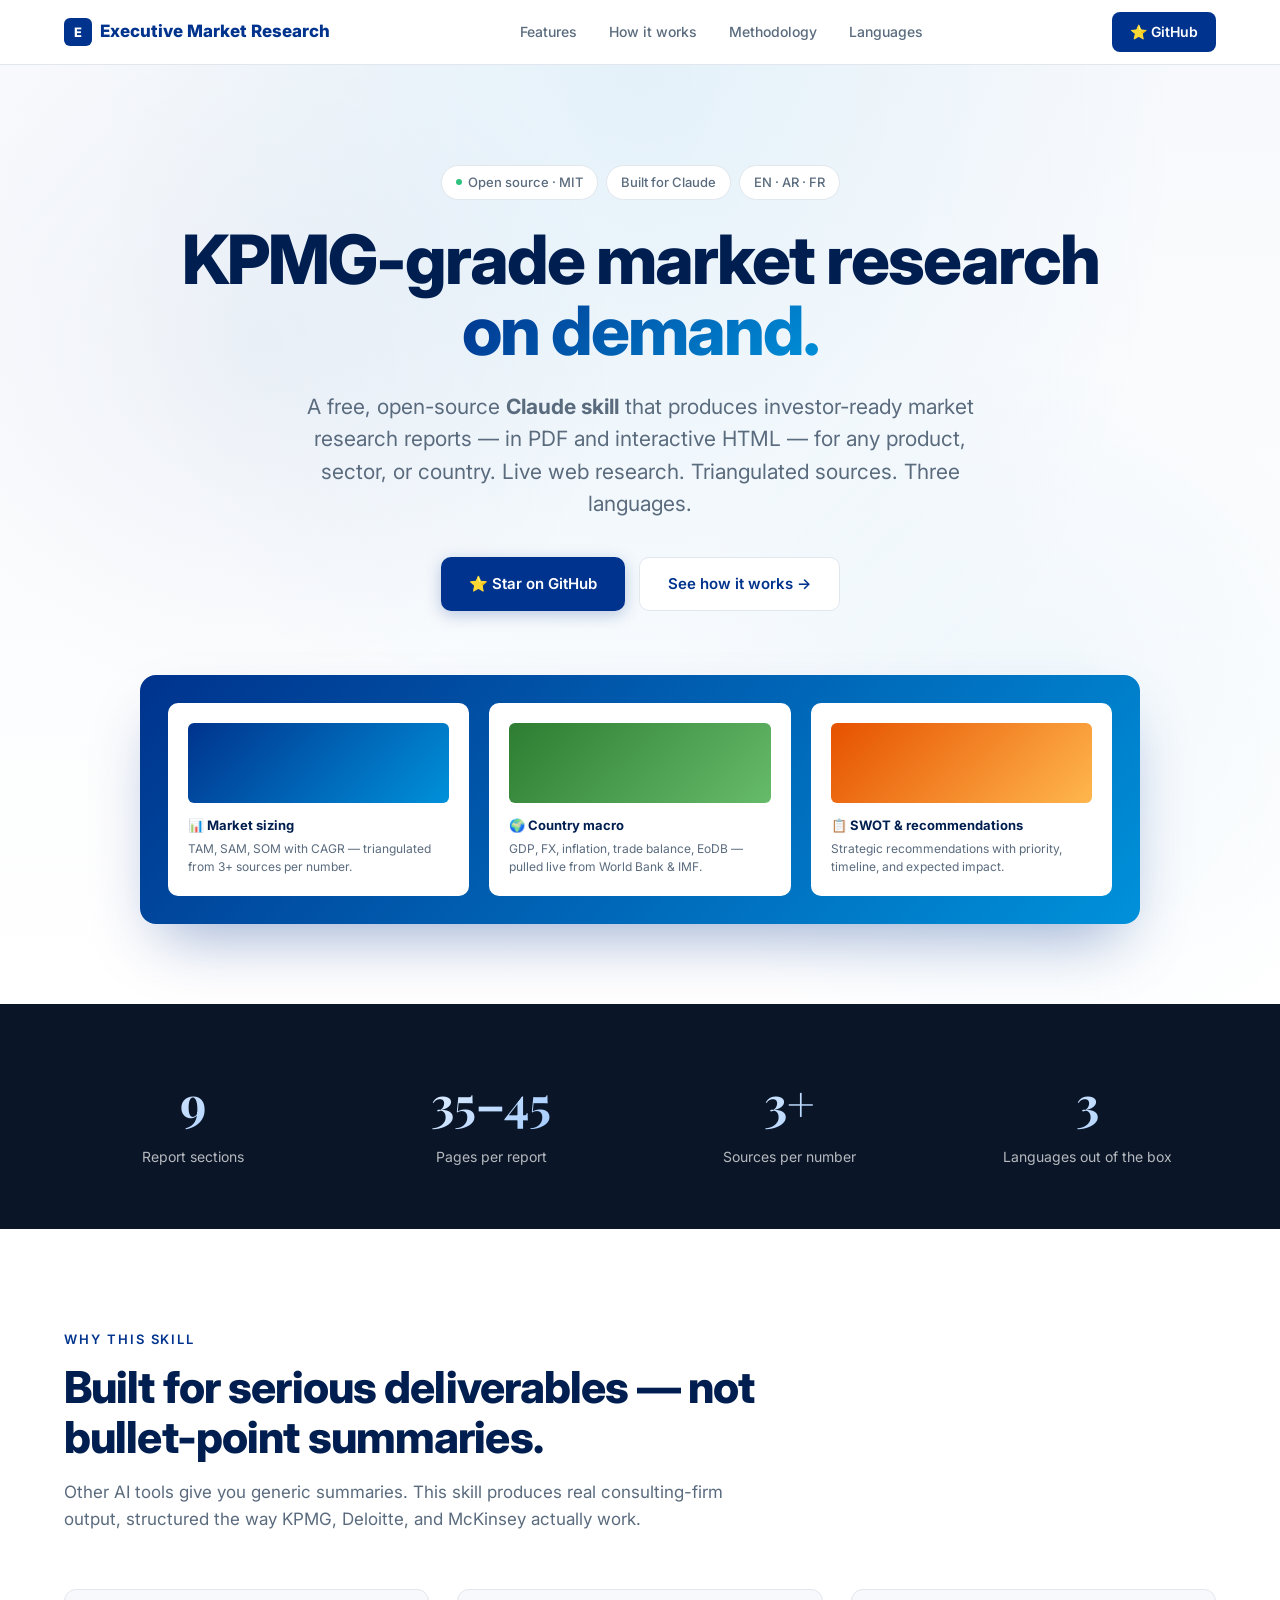
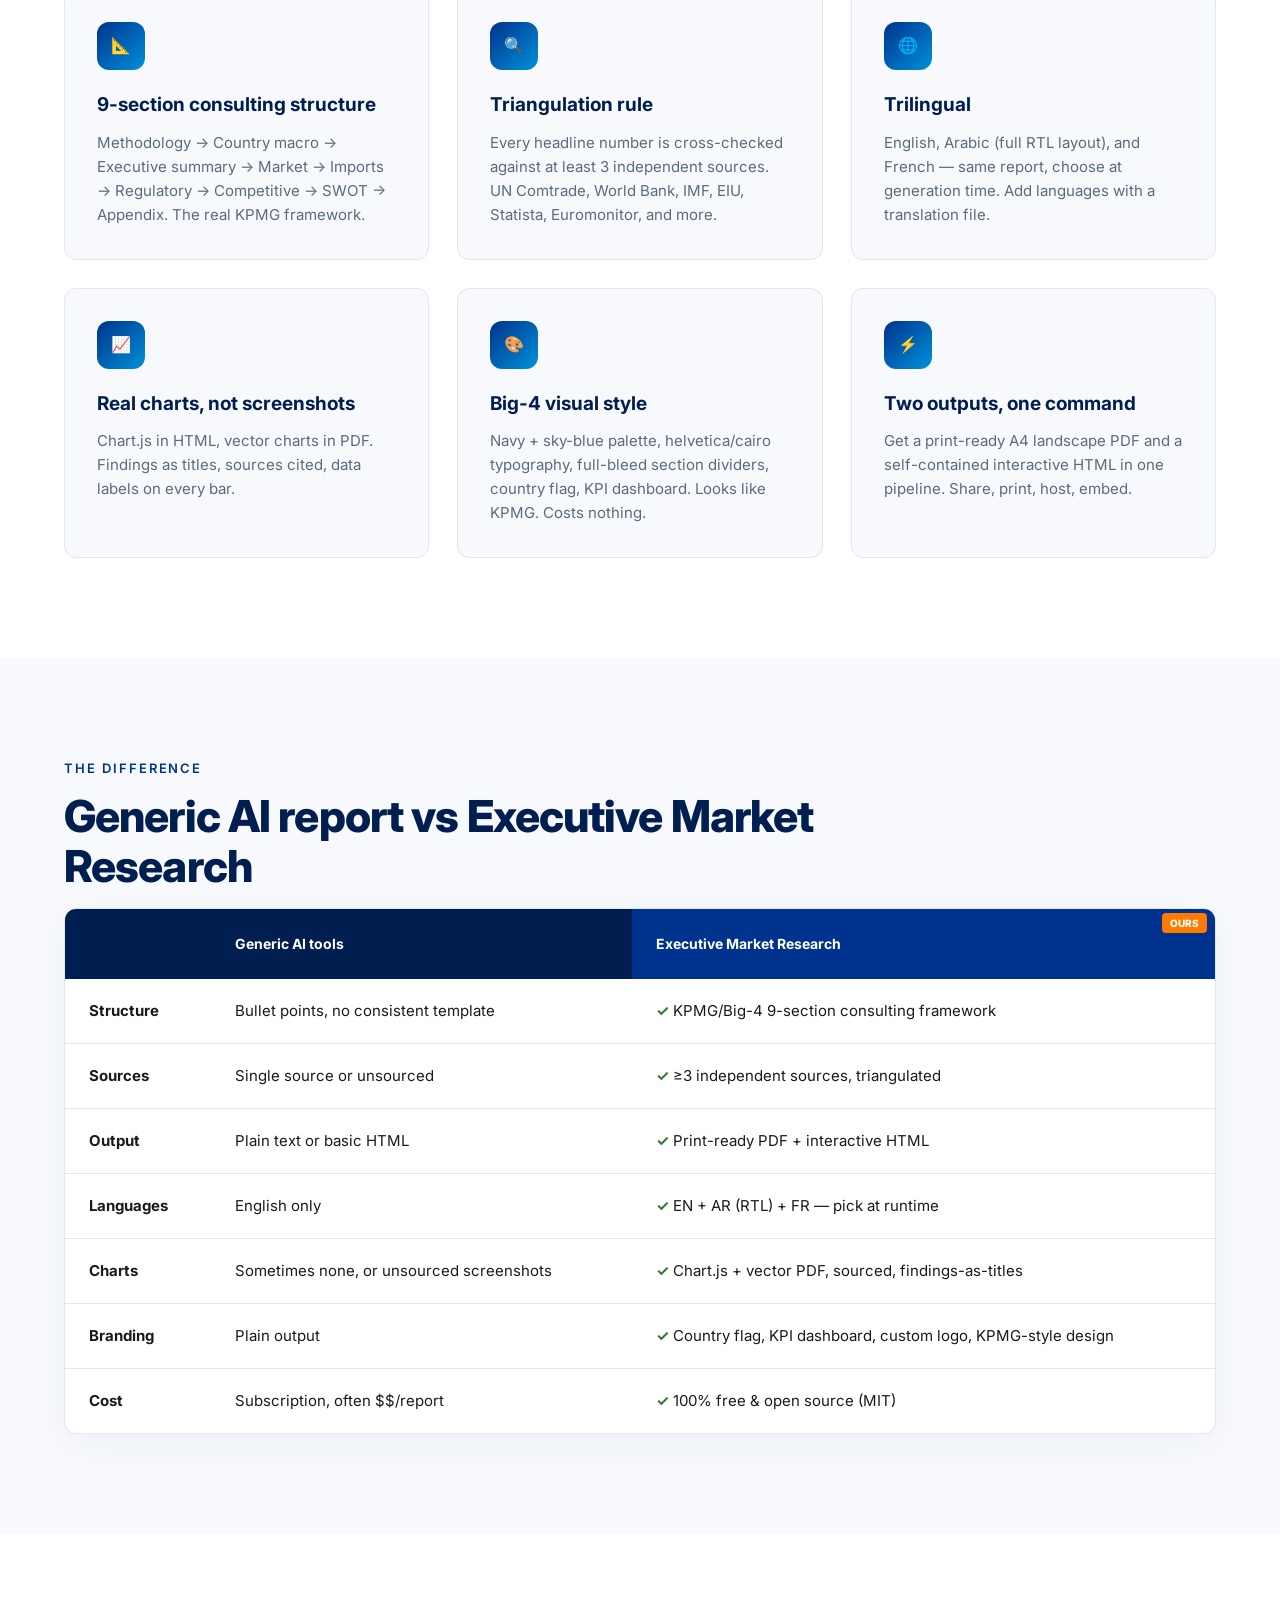
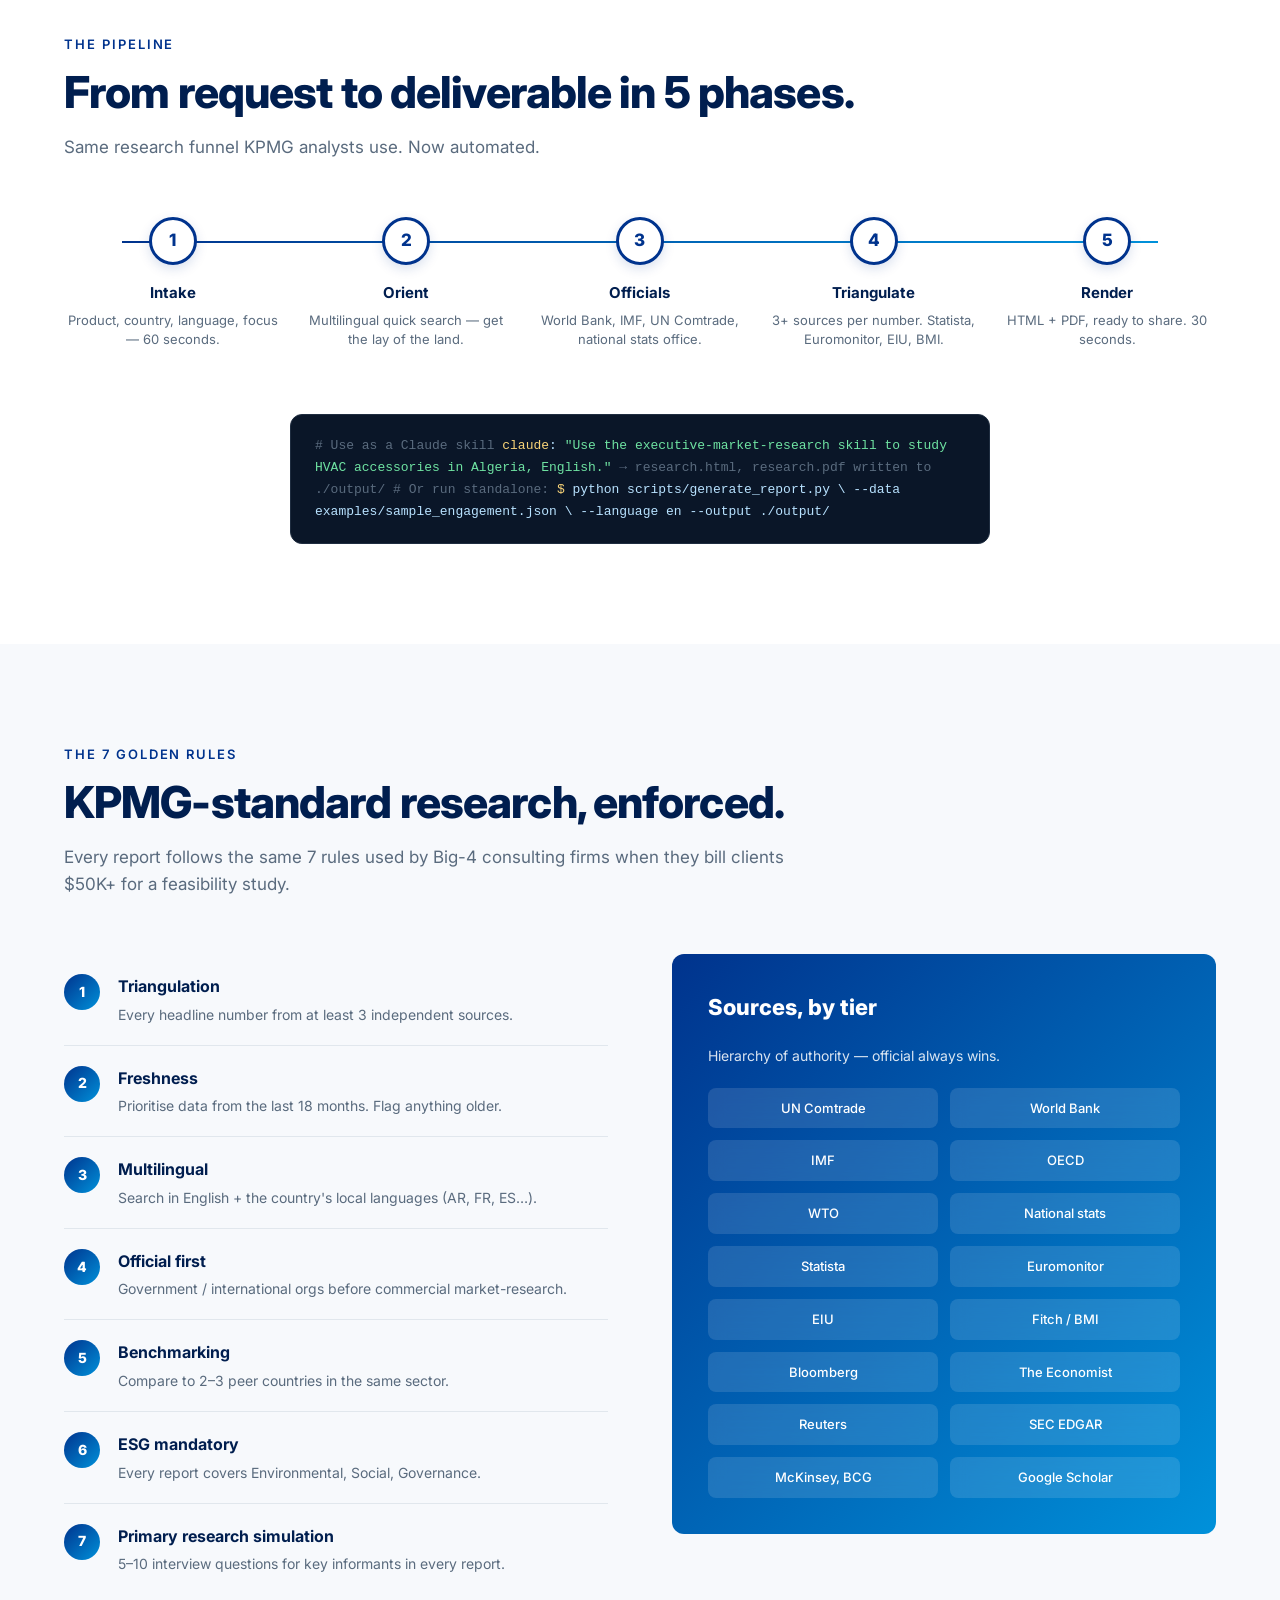
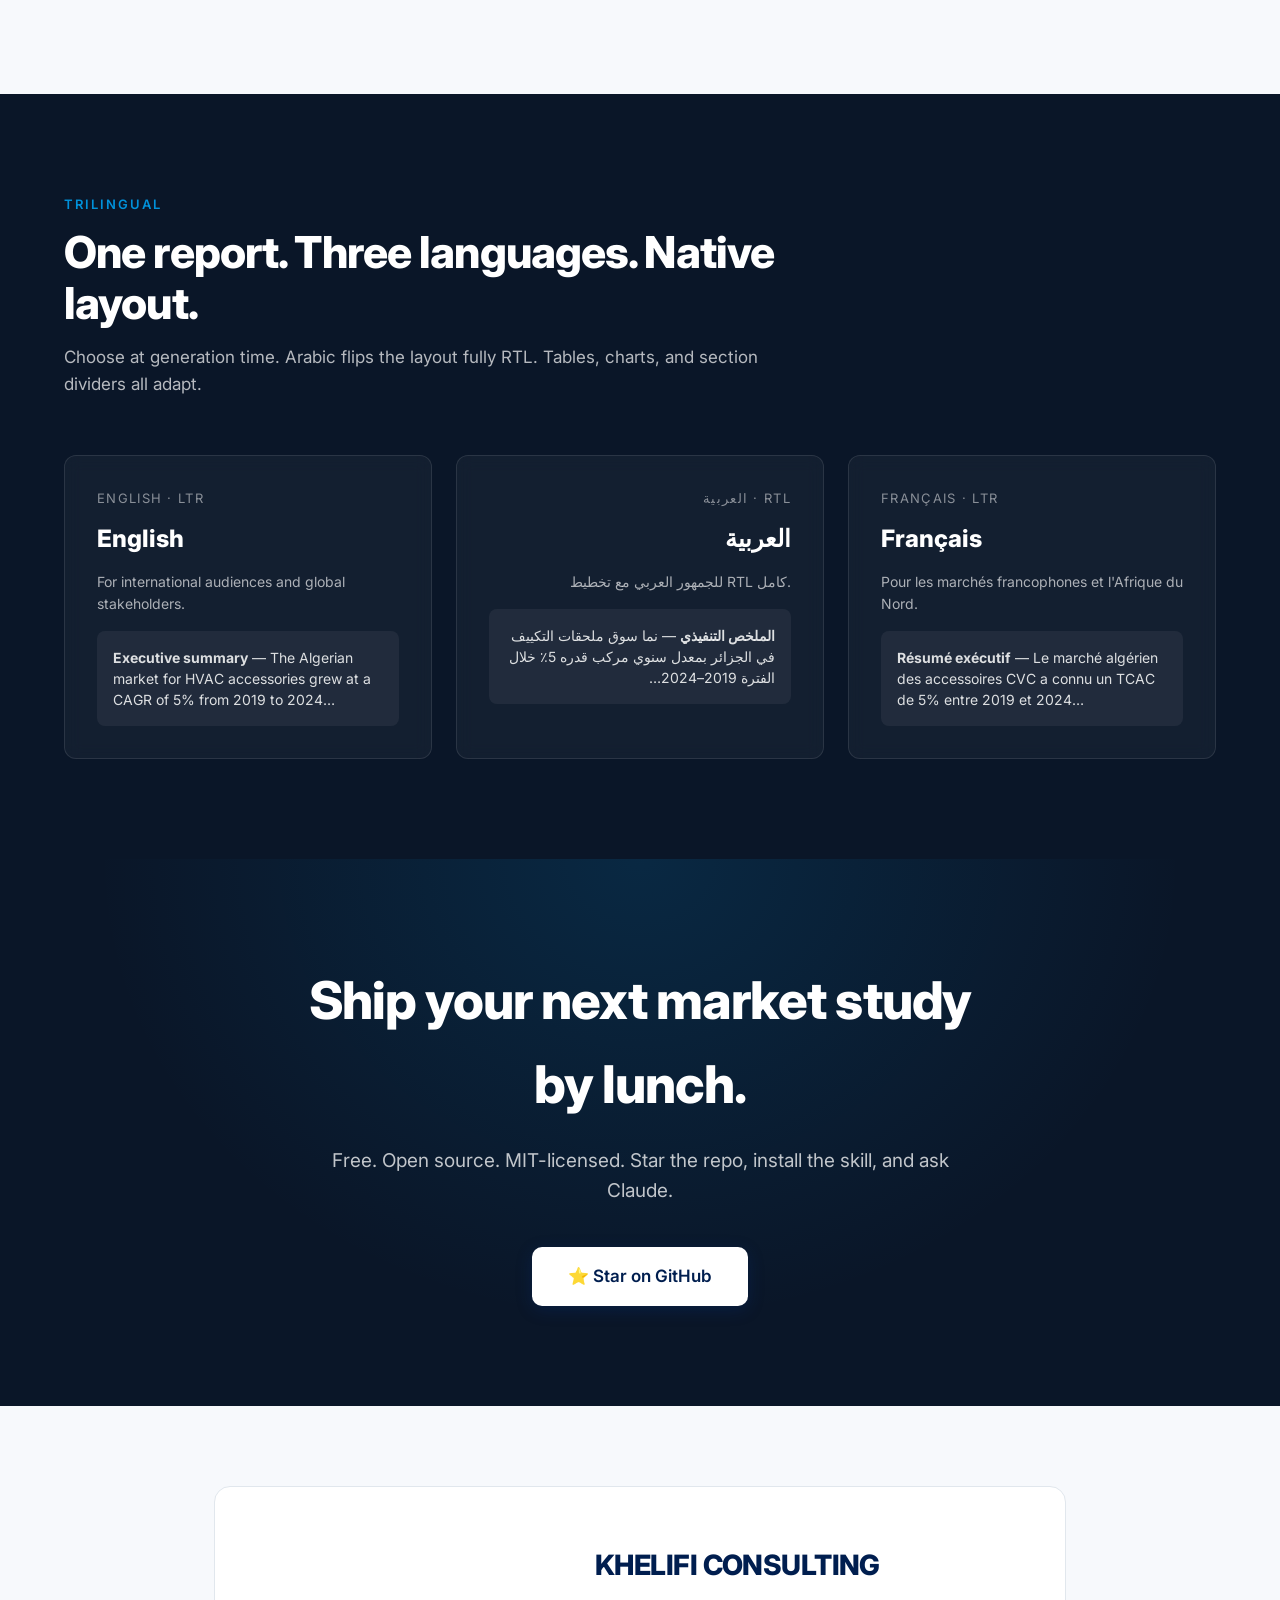
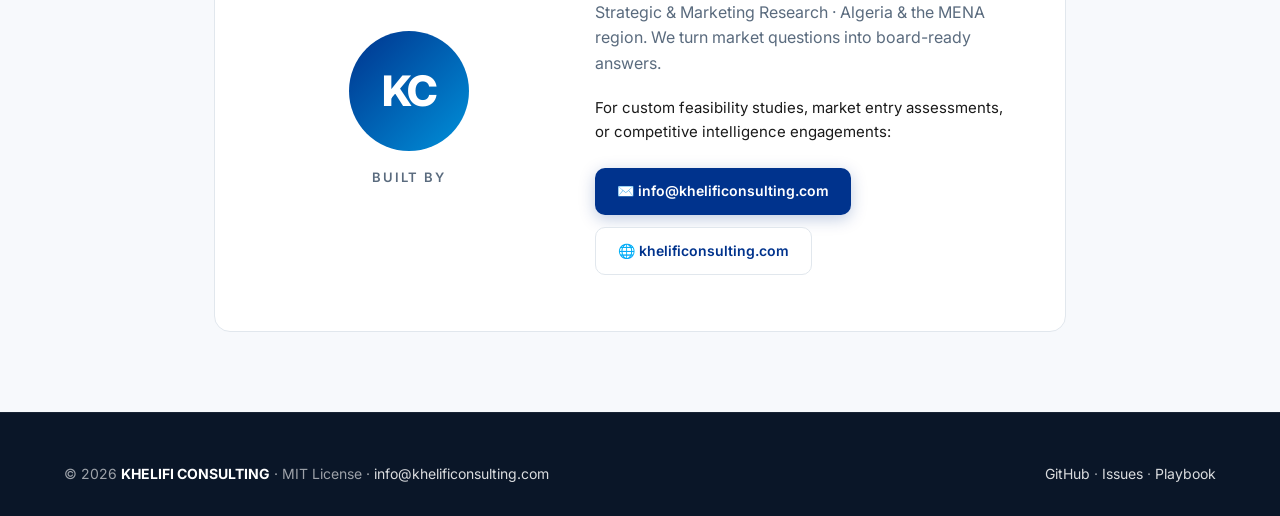
==== landing-page/index.html @ 97db3668 "feat: initial release v1.0.0 KPMG-grade market research skill for Claude.  Features: - 9-section rep" ====
<!DOCTYPE html>
<html lang="en">
<head>
<meta charset="UTF-8">
<meta name="viewport" content="width=device-width, initial-scale=1.0">
<title>Executive Market Research — KPMG-grade reports for Claude</title>
<meta name="description" content="A free, open-source Claude skill that produces KPMG-grade market research reports in PDF and HTML — for any product, sector, or country, in English, Arabic, or French.">
<meta property="og:title" content="Executive Market Research">
<meta property="og:description" content="KPMG-grade market research reports — generated by Claude, free and open source.">
<meta property="og:type" content="website">
<link rel="preconnect" href="https://fonts.googleapis.com">
<link rel="preconnect" href="https://fonts.gstatic.com" crossorigin>
<link href="https://fonts.googleapis.com/css2?family=Inter:wght@400;500;600;700;800&family=Playfair+Display:wght@700&display=swap" rel="stylesheet">
<style>
:root {
  --primary: #00338D;
  --primary-dark: #001E4F;
  --primary-light: #0091DA;
  --accent: #FF7A00;
  --bg: #FFFFFF;
  --bg-soft: #F7F9FC;
  --bg-dark: #0A1628;
  --text: #1A1A1A;
  --text-muted: #5A6B7E;
  --border: #E1E7ED;
  --radius: 12px;
}

* { box-sizing: border-box; margin: 0; padding: 0; }
html { scroll-behavior: smooth; }
body {
  font-family: 'Inter', -apple-system, BlinkMacSystemFont, sans-serif;
  font-size: 16px;
  line-height: 1.6;
  color: var(--text);
  background: var(--bg);
  -webkit-font-smoothing: antialiased;
}
a { color: var(--primary); text-decoration: none; }
a:hover { text-decoration: underline; }
img, svg { max-width: 100%; display: block; }
.container { max-width: 1200px; margin: 0 auto; padding: 0 24px; }

/* ========== Nav ========== */
nav {
  position: sticky; top: 0; z-index: 100;
  background: rgba(255, 255, 255, 0.92);
  backdrop-filter: blur(12px);
  -webkit-backdrop-filter: blur(12px);
  border-bottom: 1px solid var(--border);
}
nav .container {
  display: flex; justify-content: space-between; align-items: center;
  height: 64px;
}
.logo {
  font-weight: 800; font-size: 17px; color: var(--primary);
  display: flex; align-items: center; gap: 8px;
}
.logo-mark {
  width: 28px; height: 28px;
  background: var(--primary);
  border-radius: 6px;
  display: flex; align-items: center; justify-content: center;
  color: white; font-weight: 800; font-size: 13px;
}
nav ul { list-style: none; display: flex; gap: 32px; }
nav ul a { color: var(--text-muted); font-weight: 500; font-size: 14px; }
nav ul a:hover { color: var(--primary); text-decoration: none; }
.nav-cta {
  background: var(--primary); color: white !important;
  padding: 9px 18px; border-radius: 8px; font-weight: 600;
  font-size: 14px;
}
.nav-cta:hover { background: var(--primary-dark); text-decoration: none; }
@media (max-width: 768px) { nav ul { display: none; } }

/* ========== Hero ========== */
.hero {
  position: relative;
  padding: 100px 0 80px;
  background:
    radial-gradient(ellipse at top, rgba(0, 145, 218, 0.08), transparent 60%),
    linear-gradient(180deg, var(--bg-soft) 0%, var(--bg) 100%);
  overflow: hidden;
}
.hero::before {
  content: ''; position: absolute; inset: 0;
  background-image:
    radial-gradient(circle at 20% 30%, rgba(0, 51, 141, 0.05) 0%, transparent 30%),
    radial-gradient(circle at 80% 70%, rgba(0, 145, 218, 0.05) 0%, transparent 30%);
  pointer-events: none;
}
.hero .container { position: relative; text-align: center; }
.badge-row {
  display: flex; gap: 8px; justify-content: center;
  flex-wrap: wrap; margin-bottom: 24px;
}
.pill {
  display: inline-flex; align-items: center; gap: 6px;
  padding: 6px 14px; background: white;
  border: 1px solid var(--border); border-radius: 100px;
  font-size: 13px; font-weight: 500; color: var(--text-muted);
}
.pill-dot {
  width: 6px; height: 6px; border-radius: 50%;
  background: #2EC27E;
  animation: pulse 2s infinite;
}
@keyframes pulse { 50% { opacity: 0.5; } }
.hero h1 {
  font-size: clamp(36px, 6vw, 68px);
  font-weight: 800;
  line-height: 1.05;
  letter-spacing: -0.03em;
  color: var(--primary-dark);
  margin-bottom: 24px;
}
.hero h1 .accent {
  background: linear-gradient(135deg, var(--primary) 0%, var(--primary-light) 100%);
  -webkit-background-clip: text;
  -webkit-text-fill-color: transparent;
  background-clip: text;
}
.hero p.lede {
  font-size: clamp(17px, 2vw, 21px);
  color: var(--text-muted);
  max-width: 720px;
  margin: 0 auto 36px;
  line-height: 1.55;
}
.cta-row { display: flex; gap: 14px; justify-content: center; flex-wrap: wrap; }
.btn {
  display: inline-flex; align-items: center; gap: 8px;
  padding: 14px 28px; border-radius: 10px;
  font-weight: 600; font-size: 15px;
  transition: transform 0.15s, box-shadow 0.15s;
}
.btn:hover { transform: translateY(-1px); text-decoration: none; }
.btn-primary {
  background: var(--primary); color: white;
  box-shadow: 0 4px 16px rgba(0, 51, 141, 0.25);
}
.btn-primary:hover { box-shadow: 0 8px 24px rgba(0, 51, 141, 0.35); }
.btn-secondary {
  background: white; color: var(--primary);
  border: 1.5px solid var(--border);
}
.btn-secondary:hover { border-color: var(--primary); }

/* Hero showcase image */
.hero-showcase {
  margin-top: 64px;
  position: relative;
  border-radius: 16px;
  background: linear-gradient(135deg, #00338D, #0091DA);
  padding: 28px;
  box-shadow: 0 30px 60px -20px rgba(0, 51, 141, 0.4);
  max-width: 1000px;
  margin-left: auto; margin-right: auto;
}
.hero-showcase-grid {
  display: grid;
  grid-template-columns: repeat(3, 1fr);
  gap: 20px;
}
.showcase-card {
  background: white;
  border-radius: 10px;
  padding: 20px;
  text-align: left;
  font-size: 13px;
}
.showcase-card .swatch {
  height: 80px; border-radius: 6px; margin-bottom: 12px;
  background: linear-gradient(135deg, #00338D, #0091DA);
}
.showcase-card .swatch.green { background: linear-gradient(135deg, #2E7D32, #66BB6A); }
.showcase-card .swatch.orange { background: linear-gradient(135deg, #E65100, #FFB74D); }
.showcase-card h4 { font-weight: 700; color: var(--primary-dark); margin-bottom: 4px; }
.showcase-card p { color: var(--text-muted); font-size: 12px; line-height: 1.5; }
@media (max-width: 768px) { .hero-showcase-grid { grid-template-columns: 1fr; } }

/* ========== Stats strip ========== */
.stats {
  background: var(--bg-dark); color: white;
  padding: 60px 0;
}
.stats-grid {
  display: grid;
  grid-template-columns: repeat(4, 1fr);
  gap: 40px;
  text-align: center;
}
.stat-num {
  font-family: 'Playfair Display', serif;
  font-size: 48px; font-weight: 700;
  background: linear-gradient(135deg, #FFFFFF 0%, #88BCFF 100%);
  -webkit-background-clip: text;
  -webkit-text-fill-color: transparent;
  margin-bottom: 6px;
}
.stat-label { font-size: 14px; color: rgba(255, 255, 255, 0.7); }
@media (max-width: 768px) {
  .stats-grid { grid-template-columns: repeat(2, 1fr); gap: 24px; }
  .stat-num { font-size: 36px; }
}

/* ========== Sections ========== */
section { padding: 100px 0; }
.section-eyebrow {
  text-transform: uppercase;
  letter-spacing: 0.15em;
  font-size: 13px;
  font-weight: 600;
  color: var(--primary);
  margin-bottom: 12px;
}
.section-title {
  font-size: clamp(28px, 4vw, 44px);
  font-weight: 800;
  line-height: 1.15;
  letter-spacing: -0.02em;
  color: var(--primary-dark);
  margin-bottom: 16px;
  max-width: 820px;
}
.section-lede {
  font-size: 17px;
  color: var(--text-muted);
  max-width: 720px;
  margin-bottom: 56px;
}

/* Features grid */
.features-grid {
  display: grid;
  grid-template-columns: repeat(3, 1fr);
  gap: 28px;
}
.feature {
  background: var(--bg-soft);
  border: 1px solid var(--border);
  border-radius: var(--radius);
  padding: 32px;
  transition: transform 0.2s, box-shadow 0.2s, border-color 0.2s;
}
.feature:hover {
  transform: translateY(-4px);
  box-shadow: 0 20px 40px -10px rgba(0, 51, 141, 0.1);
  border-color: var(--primary-light);
}
.feature-icon {
  width: 48px; height: 48px;
  background: linear-gradient(135deg, var(--primary) 0%, var(--primary-light) 100%);
  border-radius: 12px;
  display: flex; align-items: center; justify-content: center;
  color: white;
  margin-bottom: 20px;
}
.feature h3 {
  font-size: 19px; font-weight: 700;
  color: var(--primary-dark);
  margin-bottom: 10px;
}
.feature p { color: var(--text-muted); font-size: 15px; }
@media (max-width: 900px) { .features-grid { grid-template-columns: 1fr; } }

/* Comparison block */
.comparison-section { background: var(--bg-soft); }
.compare-table {
  background: white;
  border-radius: var(--radius);
  overflow: hidden;
  box-shadow: 0 10px 40px -10px rgba(0, 51, 141, 0.08);
  border: 1px solid var(--border);
}
.compare-table table { width: 100%; border-collapse: collapse; }
.compare-table thead th {
  padding: 24px;
  text-align: left;
  font-size: 14px;
  font-weight: 700;
  background: var(--primary-dark);
  color: white;
}
.compare-table thead th:nth-child(3) {
  background: var(--primary);
  position: relative;
}
.compare-table thead th:nth-child(3)::after {
  content: 'OURS';
  position: absolute; top: 4px; right: 8px;
  background: var(--accent); color: white;
  padding: 2px 8px; border-radius: 4px;
  font-size: 10px; font-weight: 800;
}
.compare-table tbody td {
  padding: 20px 24px;
  border-bottom: 1px solid var(--border);
  font-size: 15px;
  vertical-align: top;
}
.compare-table tbody tr:last-child td { border-bottom: none; }
.compare-table .check { color: #2E7D32; font-weight: 700; }
.compare-table .x { color: #C62828; font-weight: 700; }

/* How it works */
.steps {
  display: grid;
  grid-template-columns: repeat(5, 1fr);
  gap: 16px;
  position: relative;
}
.steps::before {
  content: ''; position: absolute;
  top: 24px; left: 5%; right: 5%; height: 2px;
  background: linear-gradient(90deg, var(--primary) 0%, var(--primary-light) 100%);
  z-index: 0;
}
.step { position: relative; z-index: 1; text-align: center; }
.step-num {
  width: 48px; height: 48px;
  background: white;
  border: 3px solid var(--primary);
  border-radius: 50%;
  display: flex; align-items: center; justify-content: center;
  font-weight: 800; font-size: 17px; color: var(--primary);
  margin: 0 auto 16px;
  box-shadow: 0 4px 12px rgba(0, 51, 141, 0.15);
}
.step h4 { font-size: 15px; font-weight: 700; color: var(--primary-dark); margin-bottom: 6px; }
.step p { font-size: 13px; color: var(--text-muted); line-height: 1.5; }
@media (max-width: 900px) {
  .steps { grid-template-columns: 1fr; }
  .steps::before { display: none; }
  .step { text-align: left; padding-left: 70px; position: relative; }
  .step-num { position: absolute; left: 0; top: 0; margin: 0; }
}

/* Languages */
.languages-section { background: var(--bg-dark); color: white; }
.languages-section .section-title { color: white; }
.languages-section .section-lede { color: rgba(255, 255, 255, 0.7); }
.lang-grid {
  display: grid;
  grid-template-columns: repeat(3, 1fr);
  gap: 24px;
}
.lang-card {
  background: rgba(255, 255, 255, 0.04);
  border: 1px solid rgba(255, 255, 255, 0.1);
  border-radius: var(--radius);
  padding: 32px;
  backdrop-filter: blur(8px);
}
.lang-card h3 {
  font-size: 24px; font-weight: 800;
  margin-bottom: 12px;
}
.lang-card .meta {
  font-size: 13px;
  color: rgba(255, 255, 255, 0.5);
  text-transform: uppercase;
  letter-spacing: 0.1em;
  margin-bottom: 12px;
}
.lang-card .preview {
  margin-top: 16px; padding: 16px;
  background: rgba(255, 255, 255, 0.06);
  border-radius: 8px;
  font-size: 14px;
  color: rgba(255, 255, 255, 0.85);
  line-height: 1.5;
}
.lang-card.rtl .preview { direction: rtl; text-align: right; }
@media (max-width: 768px) { .lang-grid { grid-template-columns: 1fr; } }

/* Methodology */
.method-grid {
  display: grid;
  grid-template-columns: 1fr 1fr;
  gap: 64px;
  align-items: start;
}
.rules-list { list-style: none; }
.rules-list li {
  padding: 20px 0;
  border-bottom: 1px solid var(--border);
  display: flex;
  gap: 18px;
}
.rules-list li:last-child { border-bottom: none; }
.rule-num {
  flex-shrink: 0;
  width: 36px; height: 36px;
  background: linear-gradient(135deg, var(--primary), var(--primary-light));
  color: white;
  border-radius: 50%;
  display: flex; align-items: center; justify-content: center;
  font-weight: 800; font-size: 14px;
}
.rule-content h4 { font-size: 16px; font-weight: 700; color: var(--primary-dark); margin-bottom: 4px; }
.rule-content p { font-size: 14px; color: var(--text-muted); line-height: 1.5; }
.method-visual {
  background: linear-gradient(135deg, var(--primary) 0%, var(--primary-light) 100%);
  border-radius: var(--radius);
  padding: 36px;
  color: white;
}
.method-visual h3 { font-size: 22px; font-weight: 800; margin-bottom: 20px; }
.source-grid {
  display: grid;
  grid-template-columns: repeat(2, 1fr);
  gap: 12px;
}
.source-chip {
  background: rgba(255, 255, 255, 0.12);
  padding: 10px 14px;
  border-radius: 8px;
  font-size: 13px;
  font-weight: 500;
  text-align: center;
  backdrop-filter: blur(8px);
}
@media (max-width: 900px) {
  .method-grid { grid-template-columns: 1fr; gap: 32px; }
}

/* CTA banner */
.cta-banner {
  text-align: center;
  background:
    radial-gradient(ellipse at top, rgba(0, 145, 218, 0.15), transparent 60%),
    var(--bg-dark);
  color: white;
  padding: 100px 0;
}
.cta-banner h2 {
  font-size: clamp(32px, 5vw, 52px);
  font-weight: 800;
  letter-spacing: -0.02em;
  margin-bottom: 20px;
}
.cta-banner p {
  font-size: 19px;
  color: rgba(255, 255, 255, 0.75);
  margin-bottom: 40px;
  max-width: 640px;
  margin-left: auto; margin-right: auto;
}
.cta-banner .btn-primary {
  background: white; color: var(--primary-dark);
  font-size: 17px; padding: 16px 36px;
}
.cta-banner .btn-primary:hover { background: #F0F4F9; }

/* Footer */
footer {
  background: var(--bg-dark);
  color: rgba(255, 255, 255, 0.6);
  padding: 50px 0 30px;
  border-top: 1px solid rgba(255, 255, 255, 0.06);
}
footer .footer-row {
  display: flex; justify-content: space-between; align-items: center;
  flex-wrap: wrap; gap: 16px;
  font-size: 14px;
}
footer a { color: rgba(255, 255, 255, 0.85); }

/* Code snippet */
.code-block {
  background: #0A1628;
  color: #B8E2FF;
  padding: 20px 24px;
  border-radius: var(--radius);
  font-family: 'SF Mono', 'Monaco', 'Cascadia Code', monospace;
  font-size: 13px;
  line-height: 1.7;
  overflow-x: auto;
  border: 1px solid #1F2D40;
}
.code-block .comment { color: #5A6B7E; }
.code-block .green { color: #6FE3A2; }
.code-block .yellow { color: #F9D478; }
</style>
</head>
<body>

<!-- ========== Nav ========== -->
<nav>
  <div class="container">
    <a href="#" class="logo">
      <span class="logo-mark">E</span>
      Executive Market Research
    </a>
    <ul>
      <li><a href="#features">Features</a></li>
      <li><a href="#how-it-works">How it works</a></li>
      <li><a href="#methodology">Methodology</a></li>
      <li><a href="#languages">Languages</a></li>
    </ul>
    <a href="https://github.com/khelifi-consulting/executive-market-research" class="nav-cta">⭐ GitHub</a>
  </div>
</nav>

<!-- ========== Hero ========== -->
<section class="hero">
  <div class="container">
    <div class="badge-row">
      <span class="pill"><span class="pill-dot"></span> Open source · MIT</span>
      <span class="pill">Built for Claude</span>
      <span class="pill">EN · AR · FR</span>
    </div>
    <h1>KPMG-grade market research<br><span class="accent">on demand.</span></h1>
    <p class="lede">
      A free, open-source <strong>Claude skill</strong> that produces investor-ready market research reports — in PDF and interactive HTML — for any product, sector, or country. Live web research. Triangulated sources. Three languages.
    </p>
    <div class="cta-row">
      <a href="https://github.com/khelifi-consulting/executive-market-research" class="btn btn-primary">
        ⭐ Star on GitHub
      </a>
      <a href="#how-it-works" class="btn btn-secondary">
        See how it works →
      </a>
    </div>

    <div class="hero-showcase">
      <div class="hero-showcase-grid">
        <div class="showcase-card">
          <div class="swatch"></div>
          <h4>📊 Market sizing</h4>
          <p>TAM, SAM, SOM with CAGR — triangulated from 3+ sources per number.</p>
        </div>
        <div class="showcase-card">
          <div class="swatch green"></div>
          <h4>🌍 Country macro</h4>
          <p>GDP, FX, inflation, trade balance, EoDB — pulled live from World Bank &amp; IMF.</p>
        </div>
        <div class="showcase-card">
          <div class="swatch orange"></div>
          <h4>📋 SWOT &amp; recommendations</h4>
          <p>Strategic recommendations with priority, timeline, and expected impact.</p>
        </div>
      </div>
    </div>
  </div>
</section>

<!-- ========== Stats ========== -->
<section class="stats">
  <div class="container">
    <div class="stats-grid">
      <div><div class="stat-num">9</div><div class="stat-label">Report sections</div></div>
      <div><div class="stat-num">35–45</div><div class="stat-label">Pages per report</div></div>
      <div><div class="stat-num">3+</div><div class="stat-label">Sources per number</div></div>
      <div><div class="stat-num">3</div><div class="stat-label">Languages out of the box</div></div>
    </div>
  </div>
</section>

<!-- ========== Features ========== -->
<section id="features">
  <div class="container">
    <div class="section-eyebrow">Why this skill</div>
    <h2 class="section-title">Built for serious deliverables — not bullet-point summaries.</h2>
    <p class="section-lede">Other AI tools give you generic summaries. This skill produces real consulting-firm output, structured the way KPMG, Deloitte, and McKinsey actually work.</p>
    <div class="features-grid">
      <div class="feature">
        <div class="feature-icon">📐</div>
        <h3>9-section consulting structure</h3>
        <p>Methodology → Country macro → Executive summary → Market → Imports → Regulatory → Competitive → SWOT → Appendix. The real KPMG framework.</p>
      </div>
      <div class="feature">
        <div class="feature-icon">🔍</div>
        <h3>Triangulation rule</h3>
        <p>Every headline number is cross-checked against at least 3 independent sources. UN Comtrade, World Bank, IMF, EIU, Statista, Euromonitor, and more.</p>
      </div>
      <div class="feature">
        <div class="feature-icon">🌐</div>
        <h3>Trilingual</h3>
        <p>English, Arabic (full RTL layout), and French — same report, choose at generation time. Add languages with a translation file.</p>
      </div>
      <div class="feature">
        <div class="feature-icon">📈</div>
        <h3>Real charts, not screenshots</h3>
        <p>Chart.js in HTML, vector charts in PDF. Findings as titles, sources cited, data labels on every bar.</p>
      </div>
      <div class="feature">
        <div class="feature-icon">🎨</div>
        <h3>Big-4 visual style</h3>
        <p>Navy + sky-blue palette, helvetica/cairo typography, full-bleed section dividers, country flag, KPI dashboard. Looks like KPMG. Costs nothing.</p>
      </div>
      <div class="feature">
        <div class="feature-icon">⚡</div>
        <h3>Two outputs, one command</h3>
        <p>Get a print-ready A4 landscape PDF and a self-contained interactive HTML in one pipeline. Share, print, host, embed.</p>
      </div>
    </div>
  </div>
</section>

<!-- ========== Comparison ========== -->
<section class="comparison-section">
  <div class="container">
    <div class="section-eyebrow">The difference</div>
    <h2 class="section-title">Generic AI report vs Executive Market Research</h2>
    <div class="compare-table">
      <table>
        <thead>
          <tr>
            <th></th>
            <th>Generic AI tools</th>
            <th>Executive Market Research</th>
          </tr>
        </thead>
        <tbody>
          <tr>
            <td><strong>Structure</strong></td>
            <td>Bullet points, no consistent template</td>
            <td><span class="check">✓</span> KPMG/Big-4 9-section consulting framework</td>
          </tr>
          <tr>
            <td><strong>Sources</strong></td>
            <td>Single source or unsourced</td>
            <td><span class="check">✓</span> ≥3 independent sources, triangulated</td>
          </tr>
          <tr>
            <td><strong>Output</strong></td>
            <td>Plain text or basic HTML</td>
            <td><span class="check">✓</span> Print-ready PDF + interactive HTML</td>
          </tr>
          <tr>
            <td><strong>Languages</strong></td>
            <td>English only</td>
            <td><span class="check">✓</span> EN + AR (RTL) + FR — pick at runtime</td>
          </tr>
          <tr>
            <td><strong>Charts</strong></td>
            <td>Sometimes none, or unsourced screenshots</td>
            <td><span class="check">✓</span> Chart.js + vector PDF, sourced, find­ings-as-titles</td>
          </tr>
          <tr>
            <td><strong>Branding</strong></td>
            <td>Plain output</td>
            <td><span class="check">✓</span> Country flag, KPI dashboard, custom logo, KPMG-style design</td>
          </tr>
          <tr>
            <td><strong>Cost</strong></td>
            <td>Subscription, often $$/report</td>
            <td><span class="check">✓</span> 100% free &amp; open source (MIT)</td>
          </tr>
        </tbody>
      </table>
    </div>
  </div>
</section>

<!-- ========== How it works ========== -->
<section id="how-it-works">
  <div class="container">
    <div class="section-eyebrow">The pipeline</div>
    <h2 class="section-title">From request to deliverable in 5 phases.</h2>
    <p class="section-lede">Same research funnel KPMG analysts use. Now automated.</p>
    <div class="steps">
      <div class="step"><div class="step-num">1</div><h4>Intake</h4><p>Product, country, language, focus — 60 seconds.</p></div>
      <div class="step"><div class="step-num">2</div><h4>Orient</h4><p>Multilingual quick search — get the lay of the land.</p></div>
      <div class="step"><div class="step-num">3</div><h4>Officials</h4><p>World Bank, IMF, UN Comtrade, national stats office.</p></div>
      <div class="step"><div class="step-num">4</div><h4>Triangulate</h4><p>3+ sources per number. Statista, Euromonitor, EIU, BMI.</p></div>
      <div class="step"><div class="step-num">5</div><h4>Render</h4><p>HTML + PDF, ready to share. 30 seconds.</p></div>
    </div>
    <div style="margin-top: 64px; max-width: 700px; margin-left: auto; margin-right: auto;">
      <div class="code-block">
<span class="comment"># Use as a Claude skill</span>
<span class="yellow">claude</span>: <span class="green">"Use the executive-market-research skill</span>
        <span class="green">to study HVAC accessories in Algeria, English."</span>
<span class="comment">→ research.html, research.pdf written to ./output/</span>

<span class="comment"># Or run standalone:</span>
<span class="yellow">$</span> python scripts/generate_report.py \
    --data examples/sample_engagement.json \
    --language en --output ./output/
      </div>
    </div>
  </div>
</section>

<!-- ========== Methodology ========== -->
<section id="methodology" class="comparison-section">
  <div class="container">
    <div class="section-eyebrow">The 7 Golden Rules</div>
    <h2 class="section-title">KPMG-standard research, enforced.</h2>
    <p class="section-lede">Every report follows the same 7 rules used by Big-4 consulting firms when they bill clients $50K+ for a feasibility study.</p>
    <div class="method-grid">
      <ul class="rules-list">
        <li>
          <div class="rule-num">1</div>
          <div class="rule-content"><h4>Triangulation</h4><p>Every headline number from at least 3 independent sources.</p></div>
        </li>
        <li>
          <div class="rule-num">2</div>
          <div class="rule-content"><h4>Freshness</h4><p>Prioritise data from the last 18 months. Flag anything older.</p></div>
        </li>
        <li>
          <div class="rule-num">3</div>
          <div class="rule-content"><h4>Multilingual</h4><p>Search in English + the country's local languages (AR, FR, ES…).</p></div>
        </li>
        <li>
          <div class="rule-num">4</div>
          <div class="rule-content"><h4>Official first</h4><p>Government / international orgs before commercial market-research.</p></div>
        </li>
        <li>
          <div class="rule-num">5</div>
          <div class="rule-content"><h4>Benchmarking</h4><p>Compare to 2–3 peer countries in the same sector.</p></div>
        </li>
        <li>
          <div class="rule-num">6</div>
          <div class="rule-content"><h4>ESG mandatory</h4><p>Every report covers Environmental, Social, Governance.</p></div>
        </li>
        <li>
          <div class="rule-num">7</div>
          <div class="rule-content"><h4>Primary research simulation</h4><p>5–10 interview questions for key informants in every report.</p></div>
        </li>
      </ul>
      <div class="method-visual">
        <h3>Sources, by tier</h3>
        <p style="margin-bottom: 20px; font-size: 14px; opacity: 0.85;">Hierarchy of authority — official always wins.</p>
        <div class="source-grid">
          <div class="source-chip">UN Comtrade</div>
          <div class="source-chip">World Bank</div>
          <div class="source-chip">IMF</div>
          <div class="source-chip">OECD</div>
          <div class="source-chip">WTO</div>
          <div class="source-chip">National stats</div>
          <div class="source-chip">Statista</div>
          <div class="source-chip">Euromonitor</div>
          <div class="source-chip">EIU</div>
          <div class="source-chip">Fitch / BMI</div>
          <div class="source-chip">Bloomberg</div>
          <div class="source-chip">The Economist</div>
          <div class="source-chip">Reuters</div>
          <div class="source-chip">SEC EDGAR</div>
          <div class="source-chip">McKinsey, BCG</div>
          <div class="source-chip">Google Scholar</div>
        </div>
      </div>
    </div>
  </div>
</section>

<!-- ========== Languages ========== -->
<section id="languages" class="languages-section">
  <div class="container">
    <div class="section-eyebrow" style="color: var(--primary-light);">Trilingual</div>
    <h2 class="section-title">One report. Three languages. Native layout.</h2>
    <p class="section-lede">Choose at generation time. Arabic flips the layout fully RTL. Tables, charts, and section dividers all adapt.</p>
    <div class="lang-grid">
      <div class="lang-card">
        <div class="meta">English · LTR</div>
        <h3>English</h3>
        <p style="color: rgba(255,255,255,0.65); font-size: 14px;">For international audiences and global stakeholders.</p>
        <div class="preview">
          <strong>Executive summary</strong> — The Algerian market for HVAC accessories grew at a CAGR of 5% from 2019 to 2024…
        </div>
      </div>
      <div class="lang-card rtl">
        <div class="meta" style="text-align: right;">العربية · RTL</div>
        <h3 style="text-align: right;">العربية</h3>
        <p style="color: rgba(255,255,255,0.65); font-size: 14px; text-align: right;">للجمهور العربي مع تخطيط RTL كامل.</p>
        <div class="preview">
          <strong>الملخص التنفيذي</strong> — نما سوق ملحقات التكييف في الجزائر بمعدل سنوي مركب قدره 5٪ خلال الفترة 2019–2024…
        </div>
      </div>
      <div class="lang-card">
        <div class="meta">Français · LTR</div>
        <h3>Français</h3>
        <p style="color: rgba(255,255,255,0.65); font-size: 14px;">Pour les marchés francophones et l'Afrique du Nord.</p>
        <div class="preview">
          <strong>Résumé exécutif</strong> — Le marché algérien des accessoires CVC a connu un TCAC de 5% entre 2019 et 2024…
        </div>
      </div>
    </div>
  </div>
</section>

<!-- ========== CTA ========== -->
<section class="cta-banner">
  <div class="container">
    <h2>Ship your next market study<br>by lunch.</h2>
    <p>Free. Open source. MIT-licensed. Star the repo, install the skill, and ask Claude.</p>
    <a href="https://github.com/khelifi-consulting/executive-market-research" class="btn btn-primary">
      ⭐ Star on GitHub
    </a>
  </div>
</section>

<!-- ========== Author / Hire ========== -->
<section style="padding: 80px 0; background: var(--bg-soft);">
  <div class="container" style="max-width: 900px;">
    <div style="background: white; border-radius: 16px; padding: 56px; border: 1px solid var(--border); display: grid; grid-template-columns: 1fr 1.5fr; gap: 48px; align-items: center;">
      <div style="text-align: center;">
        <div style="width: 120px; height: 120px; margin: 0 auto 16px; background: linear-gradient(135deg, var(--primary) 0%, var(--primary-light) 100%); border-radius: 50%; display: flex; align-items: center; justify-content: center; color: white; font-weight: 800; font-size: 42px; letter-spacing: -0.05em;">KC</div>
        <div style="font-size: 13px; color: var(--text-muted); text-transform: uppercase; letter-spacing: 0.15em; font-weight: 600;">Built by</div>
      </div>
      <div>
        <h3 style="font-size: 28px; font-weight: 800; color: var(--primary-dark); margin-bottom: 12px; letter-spacing: -0.02em;">KHELIFI CONSULTING</h3>
        <p style="font-size: 16px; color: var(--text-muted); margin-bottom: 20px;">
          Strategic &amp; Marketing Research · Algeria &amp; the MENA region. We turn market questions into board-ready answers.
        </p>
        <p style="font-size: 15px; color: var(--text); margin-bottom: 24px;">
          For custom feasibility studies, market entry assessments, or competitive intelligence engagements:
        </p>
        <div style="display: flex; gap: 12px; flex-wrap: wrap;">
          <a href="mailto:info@khelificonsulting.com" class="btn btn-primary" style="font-size: 14px; padding: 12px 22px;">
            ✉️ info@khelificonsulting.com
          </a>
          <a href="https://khelificonsulting.com" class="btn btn-secondary" style="font-size: 14px; padding: 12px 22px;">
            🌐 khelificonsulting.com
          </a>
        </div>
      </div>
    </div>
  </div>
</section>

<!-- ========== Footer ========== -->
<footer>
  <div class="container footer-row">
    <div>
      © 2026 <strong style="color: white;">KHELIFI CONSULTING</strong> · MIT License ·
      <a href="mailto:info@khelificonsulting.com">info@khelificonsulting.com</a>
    </div>
    <div>
      <a href="https://github.com/khelifi-consulting/executive-market-research">GitHub</a> ·
      <a href="https://github.com/khelifi-consulting/executive-market-research/issues">Issues</a> ·
      <a href="https://github.com/khelifi-consulting/executive-market-research/blob/main/reference/kpmg_research_playbook.md">Playbook</a>
    </div>
  </div>
</footer>

</body>
</html>
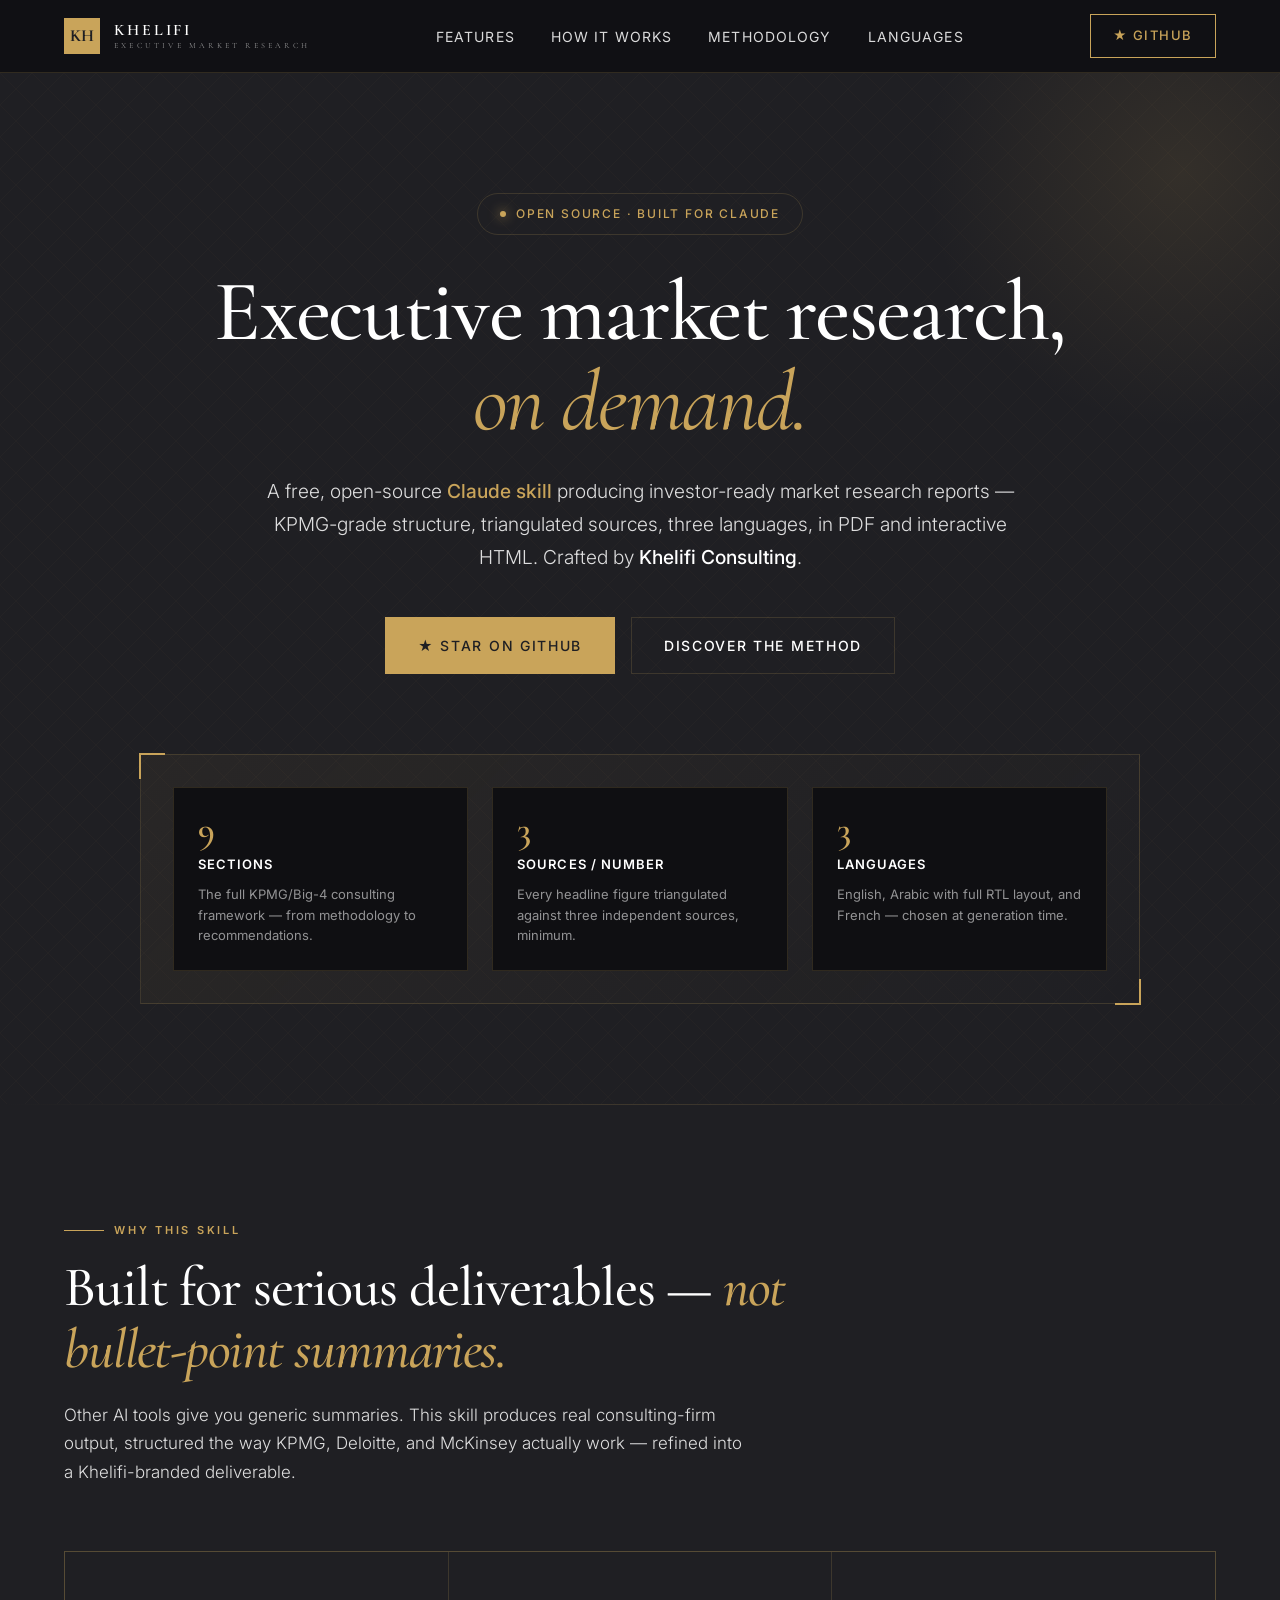
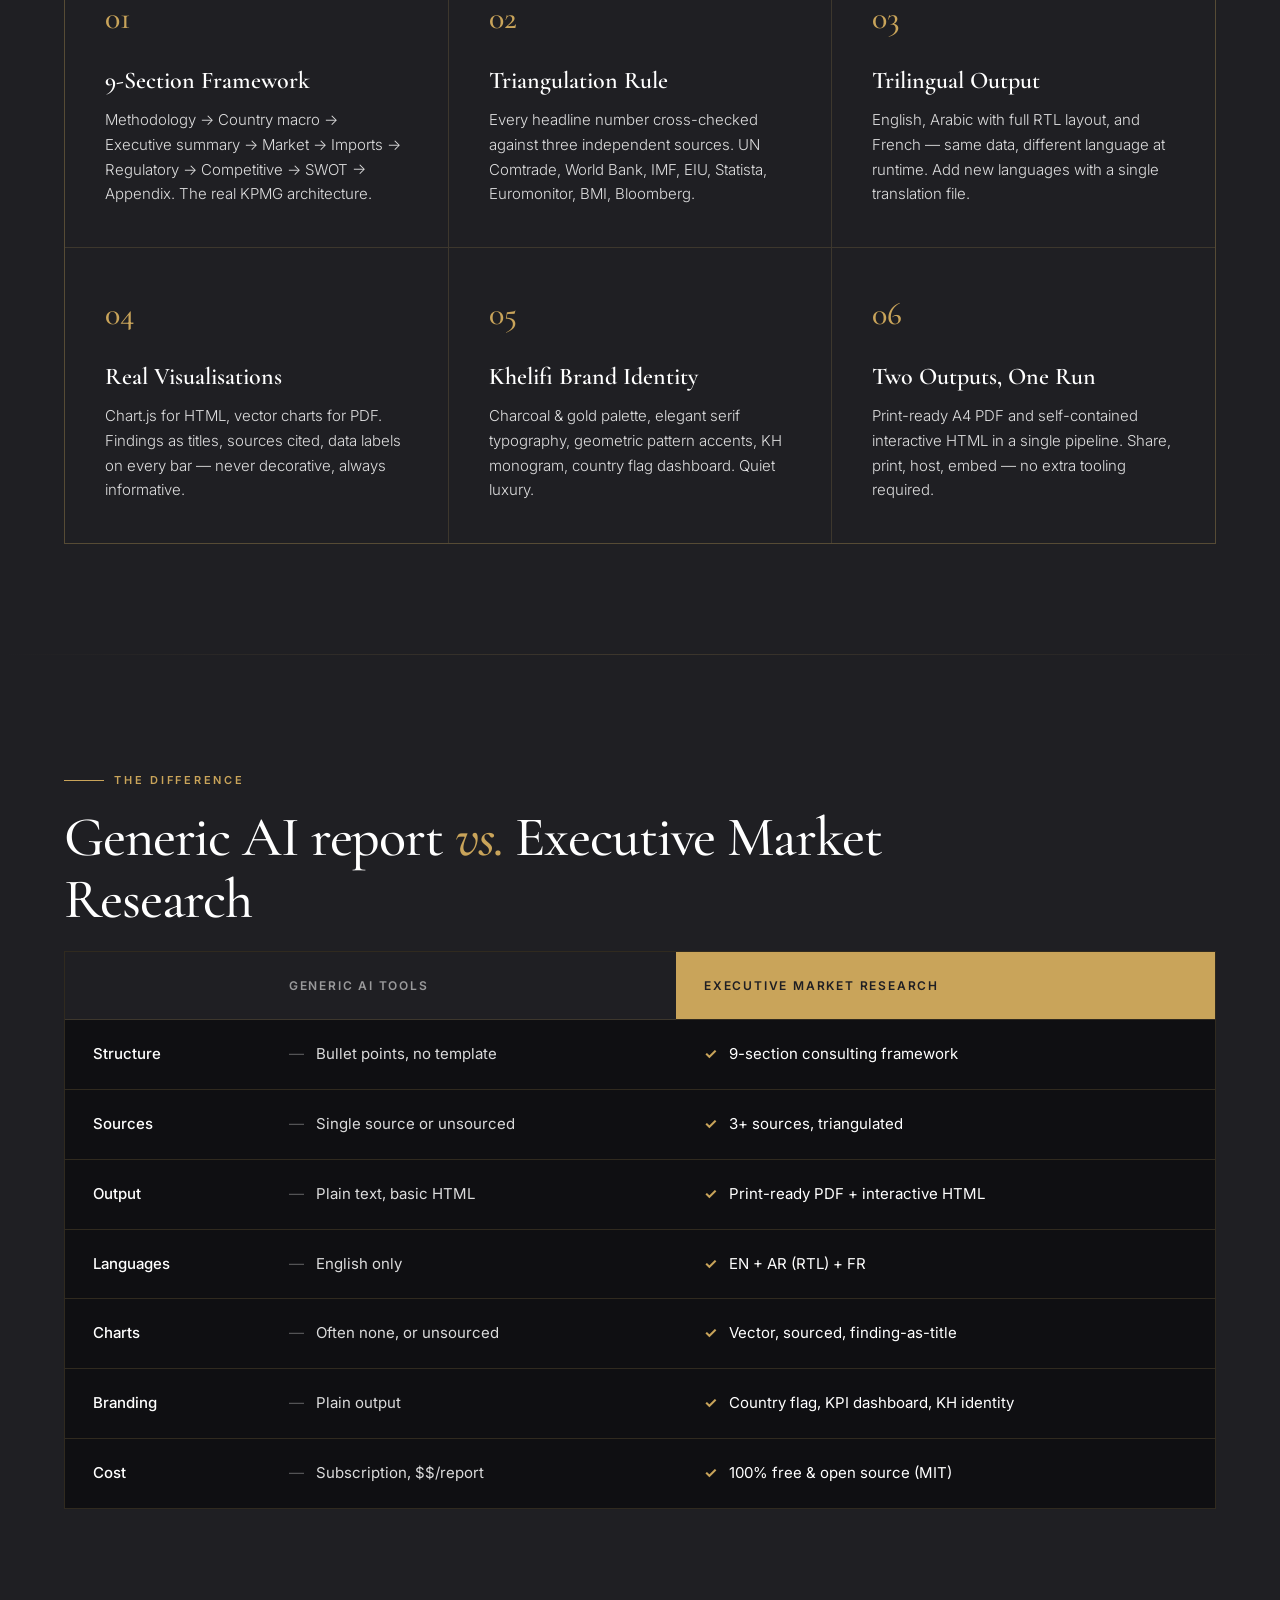
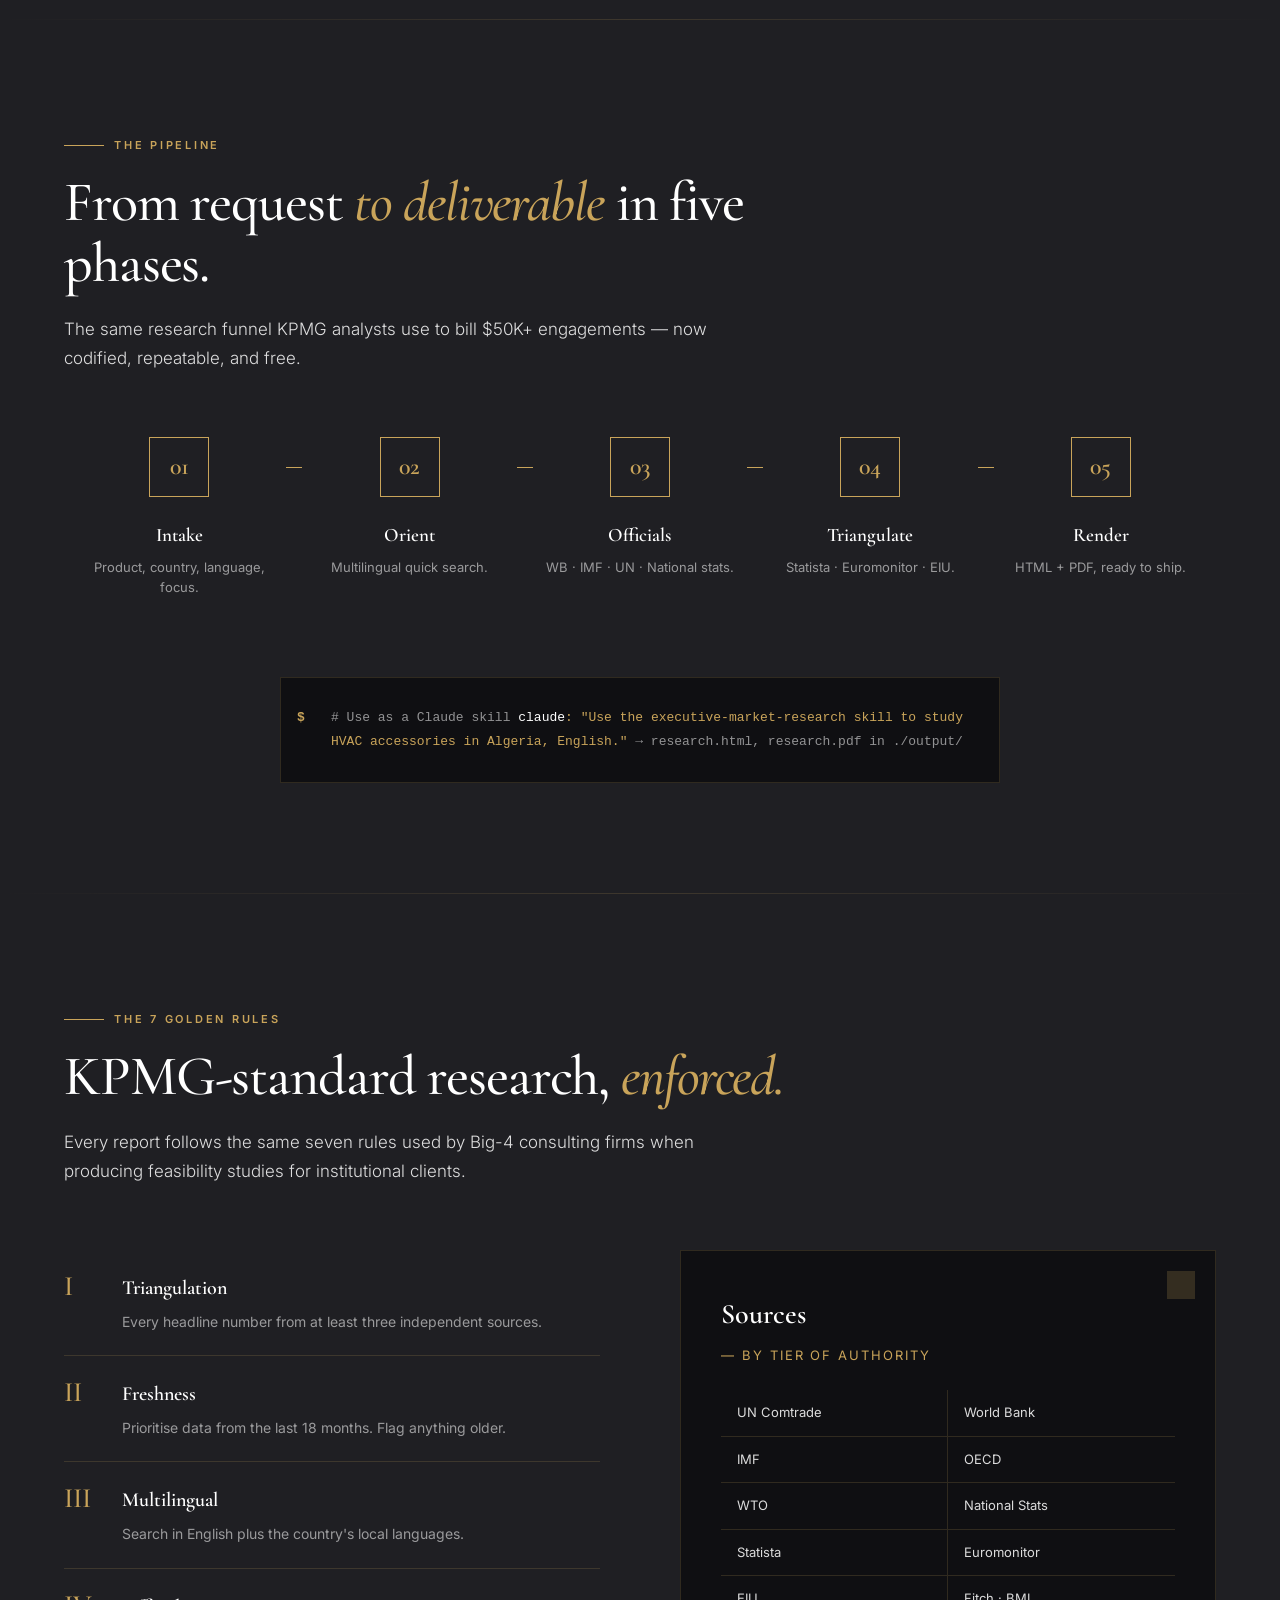
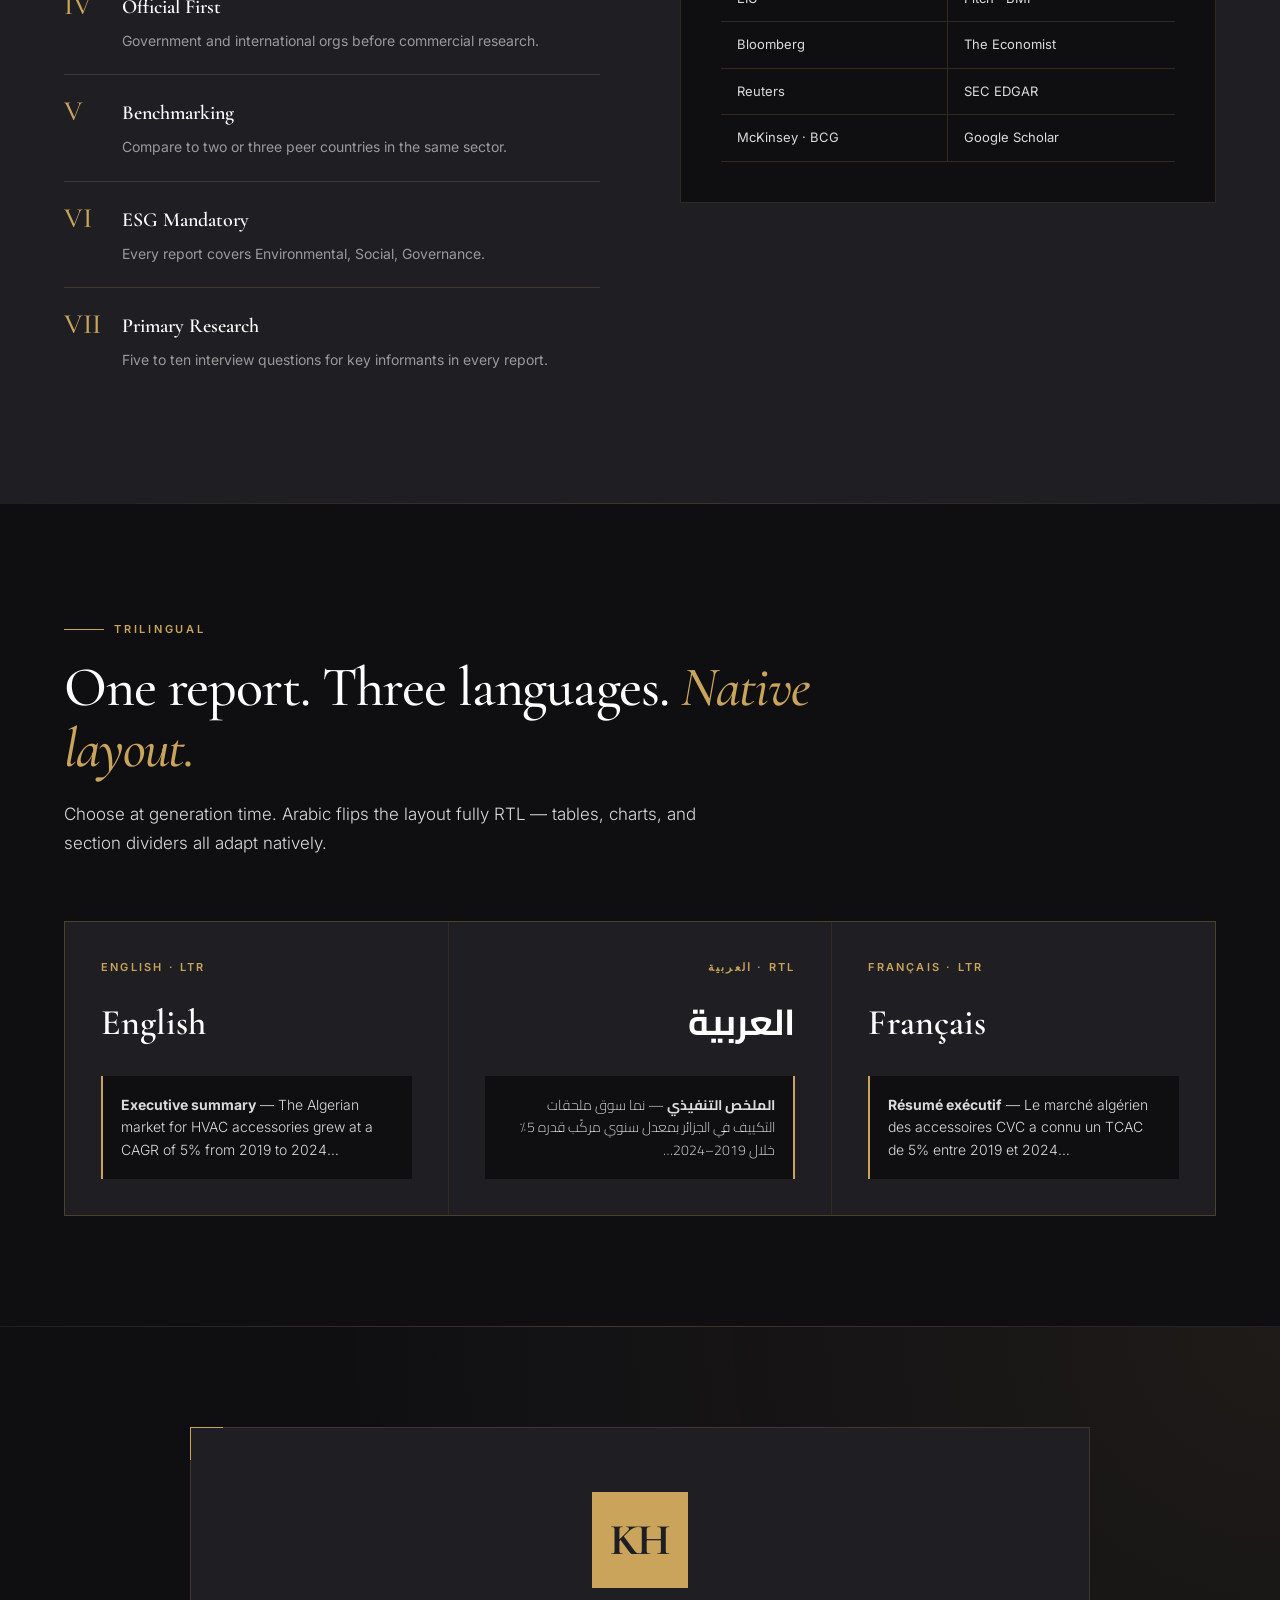
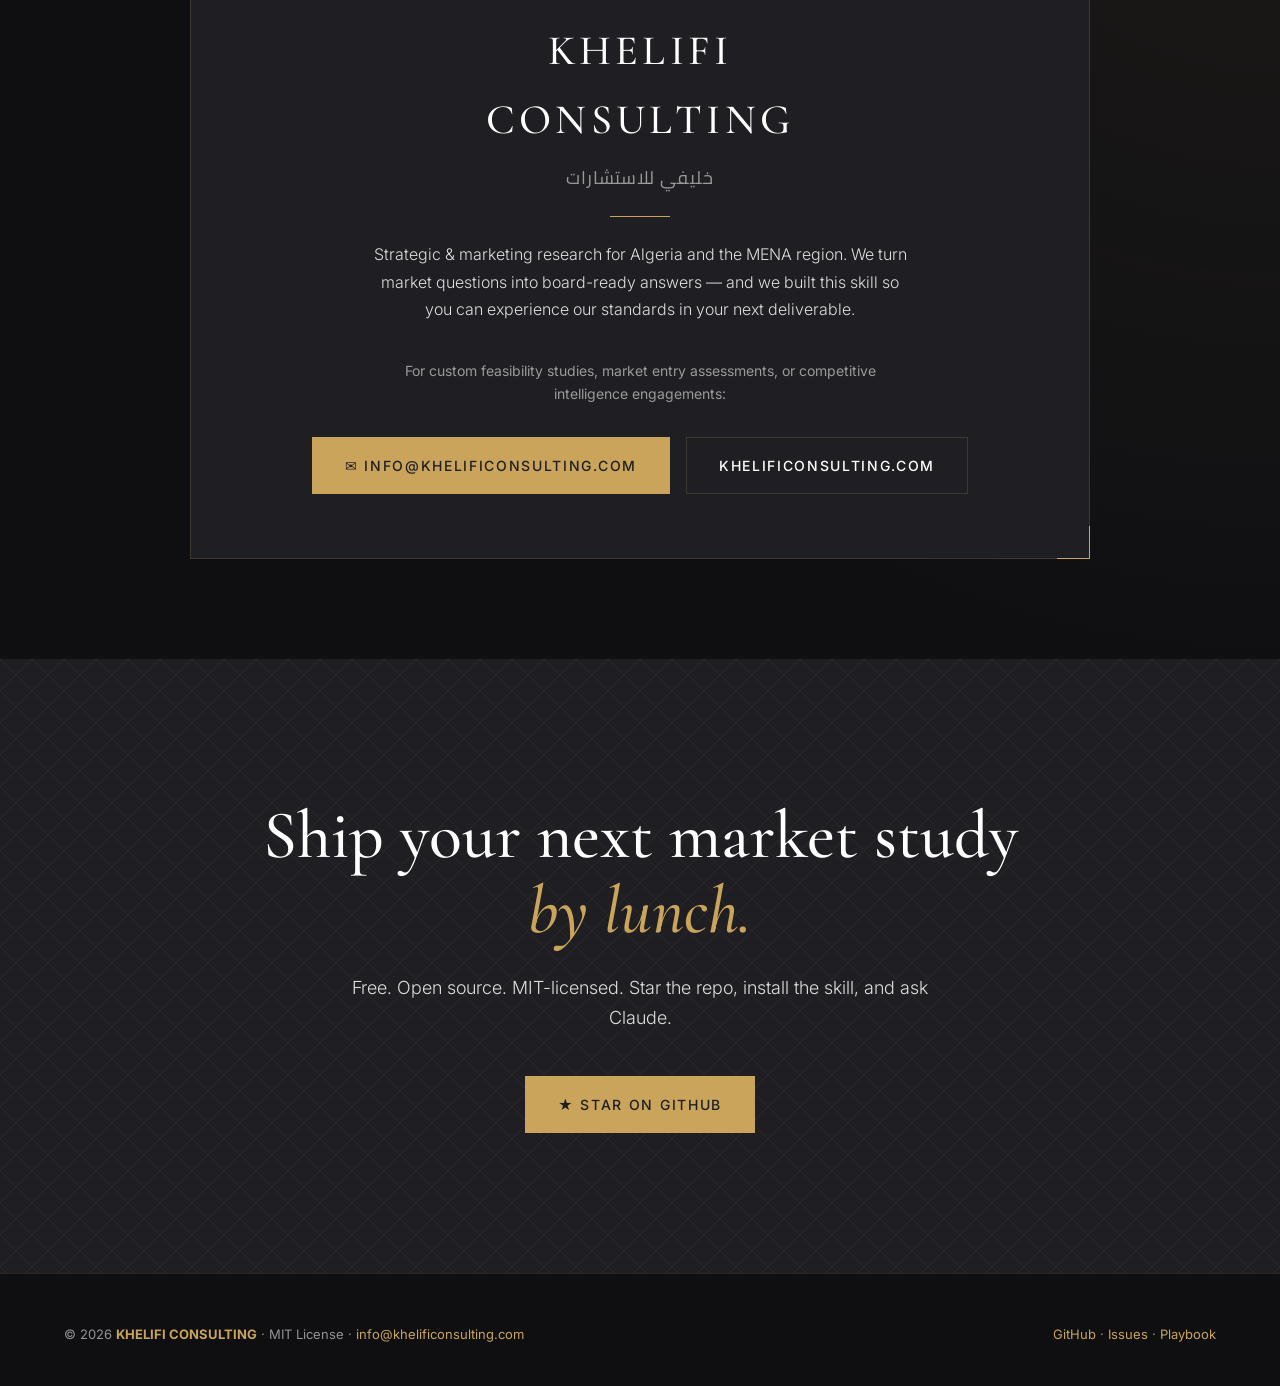
==== commit 06944e97: "feat(brand): adopt Khelifi Consulting visual identity (charcoal + gold) - Replace KPMG navy palette " ====
--- a/landing-page/index.html
+++ b/landing-page/index.html
@@ -3,27 +3,27 @@
 <head>
 <meta charset="UTF-8">
 <meta name="viewport" content="width=device-width, initial-scale=1.0">
-<title>Executive Market Research — KPMG-grade reports for Claude</title>
-<meta name="description" content="A free, open-source Claude skill that produces KPMG-grade market research reports in PDF and HTML — for any product, sector, or country, in English, Arabic, or French.">
-<meta property="og:title" content="Executive Market Research">
+<title>Executive Market Research — by Khelifi Consulting</title>
+<meta name="description" content="A free, open-source Claude skill that produces KPMG-grade market research reports in PDF and HTML — for any product, sector, or country, in English, Arabic, or French. Built by Khelifi Consulting.">
+<meta property="og:title" content="Executive Market Research — by Khelifi Consulting">
 <meta property="og:description" content="KPMG-grade market research reports — generated by Claude, free and open source.">
 <meta property="og:type" content="website">
 <link rel="preconnect" href="https://fonts.googleapis.com">
 <link rel="preconnect" href="https://fonts.gstatic.com" crossorigin>
-<link href="https://fonts.googleapis.com/css2?family=Inter:wght@400;500;600;700;800&family=Playfair+Display:wght@700&display=swap" rel="stylesheet">
+<link href="https://fonts.googleapis.com/css2?family=Cormorant+Garamond:wght@400;500;600;700&family=Inter:wght@300;400;500;600;700;800&family=Cairo:wght@400;600;700&display=swap" rel="stylesheet">
 <style>
 :root {
-  --primary: #00338D;
-  --primary-dark: #001E4F;
-  --primary-light: #0091DA;
-  --accent: #FF7A00;
-  --bg: #FFFFFF;
-  --bg-soft: #F7F9FC;
-  --bg-dark: #0A1628;
-  --text: #1A1A1A;
-  --text-muted: #5A6B7E;
-  --border: #E1E7ED;
-  --radius: 12px;
+  --black: #1F1F23;
+  --black-deep: #0F0F12;
+  --black-soft: #2A2A30;
+  --gold: #C9A45A;
+  --gold-deep: #B8924C;
+  --gold-soft: rgba(201, 164, 90, 0.08);
+  --white: #FFFFFF;
+  --off-white: #F7F5F0;
+  --text-light: rgba(255, 255, 255, 0.85);
+  --text-muted: rgba(255, 255, 255, 0.55);
+  --border-soft: rgba(201, 164, 90, 0.18);
 }
 
 * { box-sizing: border-box; margin: 0; padding: 0; }
@@ -31,459 +31,639 @@
 body {
   font-family: 'Inter', -apple-system, BlinkMacSystemFont, sans-serif;
   font-size: 16px;
-  line-height: 1.6;
-  color: var(--text);
-  background: var(--bg);
+  line-height: 1.65;
+  color: var(--white);
+  background: var(--black);
   -webkit-font-smoothing: antialiased;
-}
-a { color: var(--primary); text-decoration: none; }
-a:hover { text-decoration: underline; }
+  overflow-x: hidden;
+}
+.serif { font-family: 'Cormorant Garamond', Georgia, serif; }
+a { color: var(--gold); text-decoration: none; transition: color 0.2s; }
+a:hover { color: var(--white); }
 img, svg { max-width: 100%; display: block; }
 .container { max-width: 1200px; margin: 0 auto; padding: 0 24px; }
+
+/* Geometric gold pattern background */
+.gold-pattern {
+  background-image:
+    linear-gradient(135deg, transparent 49.5%, rgba(201, 164, 90, 0.04) 49.5%, rgba(201, 164, 90, 0.04) 50.5%, transparent 50.5%),
+    linear-gradient(45deg, transparent 49.5%, rgba(201, 164, 90, 0.04) 49.5%, rgba(201, 164, 90, 0.04) 50.5%, transparent 50.5%);
+  background-size: 26px 26px;
+}
+
+/* ========== Logo ========== */
+.kh-logo {
+  display: inline-flex;
+  align-items: center;
+  gap: 14px;
+}
+.kh-mark {
+  width: 36px; height: 36px;
+  background: var(--gold);
+  display: inline-flex; align-items: center; justify-content: center;
+  font-family: 'Cormorant Garamond', serif;
+  font-weight: 700;
+  font-size: 17px;
+  color: var(--black);
+  letter-spacing: -0.02em;
+}
+.kh-text {
+  font-family: 'Cormorant Garamond', serif;
+  font-weight: 600;
+  font-size: 16px;
+  letter-spacing: 0.18em;
+  color: var(--white);
+  line-height: 1;
+}
+.kh-text small {
+  display: block;
+  font-size: 8px;
+  letter-spacing: 0.4em;
+  font-weight: 400;
+  color: var(--text-muted);
+  margin-top: 4px;
+}
 
 /* ========== Nav ========== */
 nav {
   position: sticky; top: 0; z-index: 100;
-  background: rgba(255, 255, 255, 0.92);
-  backdrop-filter: blur(12px);
-  -webkit-backdrop-filter: blur(12px);
-  border-bottom: 1px solid var(--border);
+  background: rgba(15, 15, 18, 0.85);
+  backdrop-filter: blur(16px);
+  -webkit-backdrop-filter: blur(16px);
+  border-bottom: 1px solid var(--border-soft);
 }
 nav .container {
   display: flex; justify-content: space-between; align-items: center;
-  height: 64px;
-}
-.logo {
-  font-weight: 800; font-size: 17px; color: var(--primary);
-  display: flex; align-items: center; gap: 8px;
-}
-.logo-mark {
-  width: 28px; height: 28px;
-  background: var(--primary);
-  border-radius: 6px;
-  display: flex; align-items: center; justify-content: center;
-  color: white; font-weight: 800; font-size: 13px;
-}
-nav ul { list-style: none; display: flex; gap: 32px; }
-nav ul a { color: var(--text-muted); font-weight: 500; font-size: 14px; }
-nav ul a:hover { color: var(--primary); text-decoration: none; }
+  height: 72px;
+}
+nav ul { list-style: none; display: flex; gap: 36px; }
+nav ul a { color: var(--text-light); font-weight: 400; font-size: 14px; letter-spacing: 0.08em; text-transform: uppercase; }
+nav ul a:hover { color: var(--gold); }
 .nav-cta {
-  background: var(--primary); color: white !important;
-  padding: 9px 18px; border-radius: 8px; font-weight: 600;
-  font-size: 14px;
-}
-.nav-cta:hover { background: var(--primary-dark); text-decoration: none; }
+  background: transparent !important;
+  color: var(--gold) !important;
+  padding: 10px 22px;
+  border: 1px solid var(--gold);
+  font-weight: 500;
+  font-size: 13px;
+  letter-spacing: 0.12em;
+  text-transform: uppercase;
+  transition: all 0.2s;
+}
+.nav-cta:hover { background: var(--gold) !important; color: var(--black) !important; }
 @media (max-width: 768px) { nav ul { display: none; } }
 
 /* ========== Hero ========== */
 .hero {
   position: relative;
-  padding: 100px 0 80px;
-  background:
-    radial-gradient(ellipse at top, rgba(0, 145, 218, 0.08), transparent 60%),
-    linear-gradient(180deg, var(--bg-soft) 0%, var(--bg) 100%);
+  padding: 120px 0 100px;
   overflow: hidden;
 }
 .hero::before {
   content: ''; position: absolute; inset: 0;
   background-image:
-    radial-gradient(circle at 20% 30%, rgba(0, 51, 141, 0.05) 0%, transparent 30%),
-    radial-gradient(circle at 80% 70%, rgba(0, 145, 218, 0.05) 0%, transparent 30%);
+    linear-gradient(135deg, transparent 49.5%, rgba(201, 164, 90, 0.05) 49.5%, rgba(201, 164, 90, 0.05) 50.5%, transparent 50.5%),
+    linear-gradient(45deg, transparent 49.5%, rgba(201, 164, 90, 0.05) 49.5%, rgba(201, 164, 90, 0.05) 50.5%, transparent 50.5%);
+  background-size: 32px 32px;
+  opacity: 0.6;
   pointer-events: none;
 }
-.hero .container { position: relative; text-align: center; }
-.badge-row {
-  display: flex; gap: 8px; justify-content: center;
-  flex-wrap: wrap; margin-bottom: 24px;
-}
-.pill {
-  display: inline-flex; align-items: center; gap: 6px;
-  padding: 6px 14px; background: white;
-  border: 1px solid var(--border); border-radius: 100px;
-  font-size: 13px; font-weight: 500; color: var(--text-muted);
-}
-.pill-dot {
-  width: 6px; height: 6px; border-radius: 50%;
-  background: #2EC27E;
-  animation: pulse 2s infinite;
-}
-@keyframes pulse { 50% { opacity: 0.5; } }
+.hero::after {
+  content: ''; position: absolute;
+  top: -200px; right: -200px;
+  width: 600px; height: 600px;
+  background: radial-gradient(circle, rgba(201, 164, 90, 0.12) 0%, transparent 60%);
+  pointer-events: none;
+}
+.hero .container { position: relative; z-index: 1; text-align: center; }
+
+.hero-tag {
+  display: inline-flex; align-items: center; gap: 10px;
+  padding: 10px 22px;
+  border: 1px solid var(--border-soft);
+  border-radius: 100px;
+  font-size: 12px;
+  font-weight: 500;
+  letter-spacing: 0.15em;
+  text-transform: uppercase;
+  color: var(--gold);
+  margin-bottom: 32px;
+}
+.hero-tag::before {
+  content: ''; width: 6px; height: 6px; border-radius: 50%;
+  background: var(--gold);
+  box-shadow: 0 0 12px var(--gold);
+}
+
 .hero h1 {
-  font-size: clamp(36px, 6vw, 68px);
-  font-weight: 800;
+  font-family: 'Cormorant Garamond', Georgia, serif;
+  font-size: clamp(48px, 7vw, 86px);
+  font-weight: 500;
   line-height: 1.05;
-  letter-spacing: -0.03em;
-  color: var(--primary-dark);
-  margin-bottom: 24px;
-}
-.hero h1 .accent {
-  background: linear-gradient(135deg, var(--primary) 0%, var(--primary-light) 100%);
-  -webkit-background-clip: text;
-  -webkit-text-fill-color: transparent;
-  background-clip: text;
+  letter-spacing: -0.02em;
+  color: var(--white);
+  margin-bottom: 28px;
+}
+.hero h1 .gold-accent {
+  color: var(--gold);
+  font-style: italic;
+  font-weight: 400;
 }
 .hero p.lede {
-  font-size: clamp(17px, 2vw, 21px);
-  color: var(--text-muted);
-  max-width: 720px;
-  margin: 0 auto 36px;
-  line-height: 1.55;
-}
-.cta-row { display: flex; gap: 14px; justify-content: center; flex-wrap: wrap; }
+  font-size: clamp(17px, 1.5vw, 20px);
+  font-weight: 300;
+  color: var(--text-light);
+  max-width: 760px;
+  margin: 0 auto 44px;
+  line-height: 1.7;
+}
+.cta-row { display: flex; gap: 16px; justify-content: center; flex-wrap: wrap; }
 .btn {
-  display: inline-flex; align-items: center; gap: 8px;
-  padding: 14px 28px; border-radius: 10px;
-  font-weight: 600; font-size: 15px;
-  transition: transform 0.15s, box-shadow 0.15s;
-}
-.btn:hover { transform: translateY(-1px); text-decoration: none; }
+  display: inline-flex; align-items: center; gap: 10px;
+  padding: 16px 32px;
+  font-weight: 500; font-size: 14px;
+  letter-spacing: 0.12em;
+  text-transform: uppercase;
+  transition: all 0.25s;
+  cursor: pointer;
+}
 .btn-primary {
-  background: var(--primary); color: white;
-  box-shadow: 0 4px 16px rgba(0, 51, 141, 0.25);
-}
-.btn-primary:hover { box-shadow: 0 8px 24px rgba(0, 51, 141, 0.35); }
+  background: var(--gold); color: var(--black);
+  border: 1px solid var(--gold);
+}
+.btn-primary:hover {
+  background: transparent; color: var(--gold);
+  text-decoration: none;
+}
 .btn-secondary {
-  background: white; color: var(--primary);
-  border: 1.5px solid var(--border);
-}
-.btn-secondary:hover { border-color: var(--primary); }
-
-/* Hero showcase image */
+  background: transparent; color: var(--white);
+  border: 1px solid var(--border-soft);
+}
+.btn-secondary:hover {
+  border-color: var(--gold); color: var(--gold);
+  text-decoration: none;
+}
+
+/* Hero showcase */
 .hero-showcase {
-  margin-top: 64px;
+  margin-top: 80px;
   position: relative;
-  border-radius: 16px;
-  background: linear-gradient(135deg, #00338D, #0091DA);
-  padding: 28px;
-  box-shadow: 0 30px 60px -20px rgba(0, 51, 141, 0.4);
+  border: 1px solid var(--border-soft);
+  background: linear-gradient(135deg, rgba(201, 164, 90, 0.06) 0%, transparent 100%);
+  padding: 32px;
   max-width: 1000px;
   margin-left: auto; margin-right: auto;
 }
+.hero-showcase::before, .hero-showcase::after {
+  content: ''; position: absolute;
+  width: 24px; height: 24px;
+  border: 2px solid var(--gold);
+}
+.hero-showcase::before { top: -2px; left: -2px; border-right: none; border-bottom: none; }
+.hero-showcase::after { bottom: -2px; right: -2px; border-left: none; border-top: none; }
+
 .hero-showcase-grid {
   display: grid;
   grid-template-columns: repeat(3, 1fr);
-  gap: 20px;
+  gap: 24px;
 }
 .showcase-card {
-  background: white;
-  border-radius: 10px;
-  padding: 20px;
+  background: var(--black-deep);
+  border: 1px solid var(--border-soft);
+  padding: 24px;
   text-align: left;
-  font-size: 13px;
-}
-.showcase-card .swatch {
-  height: 80px; border-radius: 6px; margin-bottom: 12px;
-  background: linear-gradient(135deg, #00338D, #0091DA);
-}
-.showcase-card .swatch.green { background: linear-gradient(135deg, #2E7D32, #66BB6A); }
-.showcase-card .swatch.orange { background: linear-gradient(135deg, #E65100, #FFB74D); }
-.showcase-card h4 { font-weight: 700; color: var(--primary-dark); margin-bottom: 4px; }
-.showcase-card p { color: var(--text-muted); font-size: 12px; line-height: 1.5; }
-@media (max-width: 768px) { .hero-showcase-grid { grid-template-columns: 1fr; } }
-
-/* ========== Stats strip ========== */
-.stats {
-  background: var(--bg-dark); color: white;
-  padding: 60px 0;
-}
-.stats-grid {
-  display: grid;
-  grid-template-columns: repeat(4, 1fr);
-  gap: 40px;
-  text-align: center;
-}
-.stat-num {
-  font-family: 'Playfair Display', serif;
-  font-size: 48px; font-weight: 700;
-  background: linear-gradient(135deg, #FFFFFF 0%, #88BCFF 100%);
-  -webkit-background-clip: text;
-  -webkit-text-fill-color: transparent;
+}
+.showcase-card .num {
+  font-family: 'Cormorant Garamond', serif;
+  font-size: 36px; font-weight: 600;
+  color: var(--gold);
+  line-height: 1;
   margin-bottom: 6px;
 }
-.stat-label { font-size: 14px; color: rgba(255, 255, 255, 0.7); }
-@media (max-width: 768px) {
-  .stats-grid { grid-template-columns: repeat(2, 1fr); gap: 24px; }
-  .stat-num { font-size: 36px; }
-}
-
-/* ========== Sections ========== */
-section { padding: 100px 0; }
-.section-eyebrow {
-  text-transform: uppercase;
-  letter-spacing: 0.15em;
+.showcase-card h4 {
   font-size: 13px;
   font-weight: 600;
-  color: var(--primary);
-  margin-bottom: 12px;
+  color: var(--white);
+  margin-bottom: 8px;
+  letter-spacing: 0.08em;
+  text-transform: uppercase;
+}
+.showcase-card p { color: var(--text-muted); font-size: 13px; line-height: 1.6; }
+@media (max-width: 768px) { .hero-showcase-grid { grid-template-columns: 1fr; } }
+
+/* ========== Sections ========== */
+section { padding: 110px 0; position: relative; }
+.section-eyebrow {
+  display: inline-block;
+  text-transform: uppercase;
+  letter-spacing: 0.25em;
+  font-size: 11px;
+  font-weight: 600;
+  color: var(--gold);
+  margin-bottom: 18px;
+  position: relative;
+  padding-left: 50px;
+}
+.section-eyebrow::before {
+  content: '';
+  position: absolute;
+  left: 0; top: 50%;
+  width: 40px; height: 1px;
+  background: var(--gold);
 }
 .section-title {
-  font-size: clamp(28px, 4vw, 44px);
-  font-weight: 800;
-  line-height: 1.15;
+  font-family: 'Cormorant Garamond', serif;
+  font-size: clamp(36px, 5vw, 56px);
+  font-weight: 500;
+  line-height: 1.1;
   letter-spacing: -0.02em;
-  color: var(--primary-dark);
-  margin-bottom: 16px;
+  color: var(--white);
+  margin-bottom: 20px;
   max-width: 820px;
 }
+.section-title .italic { font-style: italic; color: var(--gold); }
 .section-lede {
   font-size: 17px;
-  color: var(--text-muted);
-  max-width: 720px;
-  margin-bottom: 56px;
-}
-
-/* Features grid */
+  font-weight: 300;
+  color: var(--text-light);
+  max-width: 680px;
+  margin-bottom: 64px;
+  line-height: 1.7;
+}
+
+/* Section divider */
+.section-divider {
+  height: 1px;
+  background: linear-gradient(90deg, transparent, var(--border-soft), transparent);
+}
+
+/* ========== Features ========== */
 .features-grid {
   display: grid;
   grid-template-columns: repeat(3, 1fr);
-  gap: 28px;
+  gap: 1px;
+  background: var(--border-soft);
+  border: 1px solid var(--border-soft);
 }
 .feature {
-  background: var(--bg-soft);
-  border: 1px solid var(--border);
-  border-radius: var(--radius);
-  padding: 32px;
-  transition: transform 0.2s, box-shadow 0.2s, border-color 0.2s;
-}
-.feature:hover {
-  transform: translateY(-4px);
-  box-shadow: 0 20px 40px -10px rgba(0, 51, 141, 0.1);
-  border-color: var(--primary-light);
-}
-.feature-icon {
-  width: 48px; height: 48px;
-  background: linear-gradient(135deg, var(--primary) 0%, var(--primary-light) 100%);
-  border-radius: 12px;
-  display: flex; align-items: center; justify-content: center;
-  color: white;
+  background: var(--black);
+  padding: 40px;
+  transition: background 0.25s;
+}
+.feature:hover { background: var(--black-soft); }
+.feature-num {
+  font-family: 'Cormorant Garamond', serif;
+  font-size: 32px;
+  color: var(--gold);
   margin-bottom: 20px;
+  font-weight: 500;
 }
 .feature h3 {
-  font-size: 19px; font-weight: 700;
-  color: var(--primary-dark);
-  margin-bottom: 10px;
-}
-.feature p { color: var(--text-muted); font-size: 15px; }
+  font-family: 'Cormorant Garamond', serif;
+  font-size: 24px;
+  font-weight: 600;
+  color: var(--white);
+  margin-bottom: 12px;
+  line-height: 1.3;
+}
+.feature p { color: var(--text-light); font-size: 15px; line-height: 1.65; font-weight: 300; }
 @media (max-width: 900px) { .features-grid { grid-template-columns: 1fr; } }
 
-/* Comparison block */
-.comparison-section { background: var(--bg-soft); }
+/* ========== Comparison ========== */
 .compare-table {
-  background: white;
-  border-radius: var(--radius);
+  background: var(--black-deep);
+  border: 1px solid var(--border-soft);
   overflow: hidden;
-  box-shadow: 0 10px 40px -10px rgba(0, 51, 141, 0.08);
-  border: 1px solid var(--border);
 }
 .compare-table table { width: 100%; border-collapse: collapse; }
 .compare-table thead th {
-  padding: 24px;
+  padding: 24px 28px;
   text-align: left;
-  font-size: 14px;
-  font-weight: 700;
-  background: var(--primary-dark);
-  color: white;
+  font-size: 12px;
+  font-weight: 600;
+  letter-spacing: 0.15em;
+  text-transform: uppercase;
+  color: var(--text-muted);
+  background: var(--black);
+  border-bottom: 1px solid var(--border-soft);
 }
 .compare-table thead th:nth-child(3) {
-  background: var(--primary);
+  background: var(--gold);
+  color: var(--black);
   position: relative;
 }
-.compare-table thead th:nth-child(3)::after {
-  content: 'OURS';
-  position: absolute; top: 4px; right: 8px;
-  background: var(--accent); color: white;
-  padding: 2px 8px; border-radius: 4px;
-  font-size: 10px; font-weight: 800;
-}
 .compare-table tbody td {
-  padding: 20px 24px;
-  border-bottom: 1px solid var(--border);
+  padding: 22px 28px;
+  border-bottom: 1px solid var(--border-soft);
   font-size: 15px;
   vertical-align: top;
+  color: var(--text-light);
 }
 .compare-table tbody tr:last-child td { border-bottom: none; }
-.compare-table .check { color: #2E7D32; font-weight: 700; }
-.compare-table .x { color: #C62828; font-weight: 700; }
-
-/* How it works */
+.compare-table tbody td:first-child { color: var(--white); font-weight: 500; }
+.compare-table tbody td:nth-child(3) { color: var(--white); }
+.compare-table .check { color: var(--gold); font-weight: 700; margin-right: 8px; }
+.compare-table .x { color: rgba(255,255,255,0.3); margin-right: 8px; }
+
+/* ========== Steps ========== */
 .steps {
   display: grid;
   grid-template-columns: repeat(5, 1fr);
-  gap: 16px;
+  gap: 0;
+}
+.step {
   position: relative;
-}
-.steps::before {
-  content: ''; position: absolute;
-  top: 24px; left: 5%; right: 5%; height: 2px;
-  background: linear-gradient(90deg, var(--primary) 0%, var(--primary-light) 100%);
-  z-index: 0;
-}
-.step { position: relative; z-index: 1; text-align: center; }
+  padding: 0 16px;
+  text-align: center;
+}
+.step:not(:last-child)::after {
+  content: '';
+  position: absolute;
+  top: 30px; right: -8px;
+  width: 16px; height: 1px;
+  background: var(--gold);
+}
 .step-num {
-  width: 48px; height: 48px;
-  background: white;
-  border: 3px solid var(--primary);
-  border-radius: 50%;
-  display: flex; align-items: center; justify-content: center;
-  font-weight: 800; font-size: 17px; color: var(--primary);
-  margin: 0 auto 16px;
-  box-shadow: 0 4px 12px rgba(0, 51, 141, 0.15);
-}
-.step h4 { font-size: 15px; font-weight: 700; color: var(--primary-dark); margin-bottom: 6px; }
+  width: 60px; height: 60px;
+  background: var(--black);
+  border: 1px solid var(--gold);
+  display: inline-flex; align-items: center; justify-content: center;
+  font-family: 'Cormorant Garamond', serif;
+  font-weight: 600;
+  font-size: 24px;
+  color: var(--gold);
+  margin-bottom: 22px;
+}
+.step h4 {
+  font-family: 'Cormorant Garamond', serif;
+  font-size: 19px; font-weight: 600;
+  color: var(--white);
+  margin-bottom: 8px;
+}
 .step p { font-size: 13px; color: var(--text-muted); line-height: 1.5; }
 @media (max-width: 900px) {
-  .steps { grid-template-columns: 1fr; }
-  .steps::before { display: none; }
-  .step { text-align: left; padding-left: 70px; position: relative; }
-  .step-num { position: absolute; left: 0; top: 0; margin: 0; }
-}
-
-/* Languages */
-.languages-section { background: var(--bg-dark); color: white; }
-.languages-section .section-title { color: white; }
-.languages-section .section-lede { color: rgba(255, 255, 255, 0.7); }
+  .steps { grid-template-columns: 1fr; gap: 32px; }
+  .step::after { display: none; }
+}
+
+/* ========== Languages ========== */
+.languages-section { background: var(--black-deep); }
 .lang-grid {
   display: grid;
   grid-template-columns: repeat(3, 1fr);
-  gap: 24px;
+  gap: 1px;
+  background: var(--border-soft);
+  border: 1px solid var(--border-soft);
 }
 .lang-card {
-  background: rgba(255, 255, 255, 0.04);
-  border: 1px solid rgba(255, 255, 255, 0.1);
-  border-radius: var(--radius);
-  padding: 32px;
-  backdrop-filter: blur(8px);
+  background: var(--black);
+  padding: 36px;
+  transition: background 0.25s;
+}
+.lang-card:hover { background: var(--black-soft); }
+.lang-card .meta {
+  font-size: 11px;
+  color: var(--gold);
+  text-transform: uppercase;
+  letter-spacing: 0.2em;
+  margin-bottom: 16px;
+  font-weight: 600;
 }
 .lang-card h3 {
-  font-size: 24px; font-weight: 800;
-  margin-bottom: 12px;
-}
-.lang-card .meta {
-  font-size: 13px;
-  color: rgba(255, 255, 255, 0.5);
-  text-transform: uppercase;
-  letter-spacing: 0.1em;
-  margin-bottom: 12px;
+  font-family: 'Cormorant Garamond', serif;
+  font-size: 36px; font-weight: 600;
+  color: var(--white);
+  margin-bottom: 8px;
 }
 .lang-card .preview {
-  margin-top: 16px; padding: 16px;
-  background: rgba(255, 255, 255, 0.06);
-  border-radius: 8px;
+  margin-top: 24px; padding: 18px;
+  background: var(--black-deep);
+  border-left: 2px solid var(--gold);
   font-size: 14px;
-  color: rgba(255, 255, 255, 0.85);
-  line-height: 1.5;
-}
-.lang-card.rtl .preview { direction: rtl; text-align: right; }
+  color: var(--text-light);
+  line-height: 1.6;
+  font-weight: 300;
+}
+.lang-card.rtl .preview { direction: rtl; text-align: right; border-left: none; border-right: 2px solid var(--gold); font-family: 'Cairo', sans-serif; }
+.lang-card.rtl h3 { font-family: 'Cairo', sans-serif; font-weight: 700; }
 @media (max-width: 768px) { .lang-grid { grid-template-columns: 1fr; } }
 
-/* Methodology */
+/* ========== Methodology / Rules ========== */
 .method-grid {
   display: grid;
   grid-template-columns: 1fr 1fr;
-  gap: 64px;
+  gap: 80px;
   align-items: start;
 }
 .rules-list { list-style: none; }
 .rules-list li {
-  padding: 20px 0;
-  border-bottom: 1px solid var(--border);
+  padding: 22px 0;
+  border-bottom: 1px solid var(--border-soft);
   display: flex;
-  gap: 18px;
+  gap: 22px;
+  align-items: flex-start;
 }
 .rules-list li:last-child { border-bottom: none; }
 .rule-num {
   flex-shrink: 0;
-  width: 36px; height: 36px;
-  background: linear-gradient(135deg, var(--primary), var(--primary-light));
-  color: white;
-  border-radius: 50%;
-  display: flex; align-items: center; justify-content: center;
-  font-weight: 800; font-size: 14px;
-}
-.rule-content h4 { font-size: 16px; font-weight: 700; color: var(--primary-dark); margin-bottom: 4px; }
-.rule-content p { font-size: 14px; color: var(--text-muted); line-height: 1.5; }
+  font-family: 'Cormorant Garamond', serif;
+  font-size: 28px;
+  font-weight: 500;
+  color: var(--gold);
+  width: 36px;
+  line-height: 1;
+}
+.rule-content h4 {
+  font-family: 'Cormorant Garamond', serif;
+  font-size: 20px; font-weight: 600;
+  color: var(--white);
+  margin-bottom: 6px;
+}
+.rule-content p { font-size: 14px; color: var(--text-muted); line-height: 1.6; }
 .method-visual {
-  background: linear-gradient(135deg, var(--primary) 0%, var(--primary-light) 100%);
-  border-radius: var(--radius);
-  padding: 36px;
-  color: white;
-}
-.method-visual h3 { font-size: 22px; font-weight: 800; margin-bottom: 20px; }
+  background: var(--black-deep);
+  border: 1px solid var(--border-soft);
+  padding: 40px;
+  position: relative;
+}
+.method-visual::before {
+  content: '';
+  position: absolute;
+  top: 20px; right: 20px;
+  width: 28px; height: 28px;
+  background: var(--gold);
+  opacity: 0.2;
+}
+.method-visual h3 {
+  font-family: 'Cormorant Garamond', serif;
+  font-size: 28px; font-weight: 600; color: var(--white);
+  margin-bottom: 8px;
+}
+.method-visual .sub {
+  font-size: 13px;
+  color: var(--gold);
+  text-transform: uppercase;
+  letter-spacing: 0.15em;
+  margin-bottom: 24px;
+}
 .source-grid {
   display: grid;
   grid-template-columns: repeat(2, 1fr);
-  gap: 12px;
+  gap: 0;
 }
 .source-chip {
-  background: rgba(255, 255, 255, 0.12);
-  padding: 10px 14px;
-  border-radius: 8px;
+  padding: 12px 16px;
+  border-bottom: 1px solid var(--border-soft);
   font-size: 13px;
+  font-weight: 400;
+  color: var(--text-light);
+  transition: color 0.2s, padding-left 0.2s;
+}
+.source-chip:hover { color: var(--gold); }
+.source-chip:nth-child(odd) { border-right: 1px solid var(--border-soft); padding-right: 16px; }
+.source-chip:nth-child(odd):hover { padding-left: 20px; }
+@media (max-width: 900px) {
+  .method-grid { grid-template-columns: 1fr; gap: 40px; }
+}
+
+/* ========== Author ========== */
+.author-section {
+  background:
+    radial-gradient(circle at top right, rgba(201, 164, 90, 0.08) 0%, transparent 60%),
+    var(--black-deep);
+  padding: 100px 0;
+}
+.author-card {
+  max-width: 900px;
+  margin: 0 auto;
+  background: var(--black);
+  border: 1px solid var(--border-soft);
+  padding: 64px;
+  text-align: center;
+  position: relative;
+}
+.author-card::before, .author-card::after {
+  content: '';
+  position: absolute;
+  width: 32px; height: 32px;
+  border: 1px solid var(--gold);
+}
+.author-card::before { top: -1px; left: -1px; border-right: none; border-bottom: none; }
+.author-card::after { bottom: -1px; right: -1px; border-left: none; border-top: none; }
+.author-mark {
+  width: 96px; height: 96px;
+  background: var(--gold);
+  display: inline-flex; align-items: center; justify-content: center;
+  font-family: 'Cormorant Garamond', serif;
+  font-weight: 700;
+  font-size: 44px;
+  color: var(--black);
+  margin: 0 auto 28px;
+  letter-spacing: -0.04em;
+}
+.author-card h2 {
+  font-family: 'Cormorant Garamond', serif;
+  font-size: 42px;
   font-weight: 500;
-  text-align: center;
-  backdrop-filter: blur(8px);
-}
-@media (max-width: 900px) {
-  .method-grid { grid-template-columns: 1fr; gap: 32px; }
-}
-
-/* CTA banner */
+  letter-spacing: 0.1em;
+  color: var(--white);
+  margin-bottom: 8px;
+}
+.author-card .ar {
+  font-family: 'Cairo', sans-serif;
+  font-size: 18px;
+  font-weight: 400;
+  color: var(--text-muted);
+  margin-bottom: 24px;
+  letter-spacing: 0.05em;
+}
+.author-card .divider-line {
+  width: 60px; height: 1px;
+  background: var(--gold);
+  margin: 0 auto 24px;
+}
+.author-card .desc {
+  font-size: 16px;
+  color: var(--text-light);
+  font-weight: 300;
+  line-height: 1.7;
+  max-width: 540px;
+  margin: 0 auto 36px;
+}
+.author-cta-row {
+  display: flex; gap: 16px;
+  justify-content: center;
+  flex-wrap: wrap;
+}
+
+/* ========== CTA ========== */
 .cta-banner {
   text-align: center;
-  background:
-    radial-gradient(ellipse at top, rgba(0, 145, 218, 0.15), transparent 60%),
-    var(--bg-dark);
-  color: white;
-  padding: 100px 0;
-}
+  padding: 140px 0;
+  position: relative;
+  overflow: hidden;
+}
+.cta-banner::before {
+  content: ''; position: absolute; inset: 0;
+  background-image:
+    linear-gradient(135deg, transparent 49.5%, rgba(201, 164, 90, 0.06) 49.5%, rgba(201, 164, 90, 0.06) 50.5%, transparent 50.5%),
+    linear-gradient(45deg, transparent 49.5%, rgba(201, 164, 90, 0.06) 49.5%, rgba(201, 164, 90, 0.06) 50.5%, transparent 50.5%);
+  background-size: 32px 32px;
+  pointer-events: none;
+}
+.cta-banner .container { position: relative; z-index: 1; }
 .cta-banner h2 {
-  font-size: clamp(32px, 5vw, 52px);
-  font-weight: 800;
-  letter-spacing: -0.02em;
-  margin-bottom: 20px;
-}
+  font-family: 'Cormorant Garamond', serif;
+  font-size: clamp(40px, 6vw, 68px);
+  font-weight: 500;
+  line-height: 1.1;
+  margin-bottom: 24px;
+  color: var(--white);
+}
+.cta-banner h2 .italic { font-style: italic; color: var(--gold); }
 .cta-banner p {
-  font-size: 19px;
-  color: rgba(255, 255, 255, 0.75);
-  margin-bottom: 40px;
+  font-size: 18px;
+  color: var(--text-light);
+  font-weight: 300;
+  margin-bottom: 44px;
   max-width: 640px;
   margin-left: auto; margin-right: auto;
 }
-.cta-banner .btn-primary {
-  background: white; color: var(--primary-dark);
-  font-size: 17px; padding: 16px 36px;
-}
-.cta-banner .btn-primary:hover { background: #F0F4F9; }
-
-/* Footer */
+
+/* ========== Footer ========== */
 footer {
-  background: var(--bg-dark);
-  color: rgba(255, 255, 255, 0.6);
-  padding: 50px 0 30px;
-  border-top: 1px solid rgba(255, 255, 255, 0.06);
+  background: var(--black-deep);
+  color: var(--text-muted);
+  padding: 50px 0 40px;
+  border-top: 1px solid var(--border-soft);
 }
 footer .footer-row {
   display: flex; justify-content: space-between; align-items: center;
   flex-wrap: wrap; gap: 16px;
-  font-size: 14px;
-}
-footer a { color: rgba(255, 255, 255, 0.85); }
-
-/* Code snippet */
+  font-size: 13px;
+}
+
+/* ========== Code block ========== */
 .code-block {
-  background: #0A1628;
-  color: #B8E2FF;
-  padding: 20px 24px;
-  border-radius: var(--radius);
+  background: var(--black-deep);
+  color: var(--gold);
+  padding: 28px 32px;
   font-family: 'SF Mono', 'Monaco', 'Cascadia Code', monospace;
   font-size: 13px;
-  line-height: 1.7;
+  line-height: 1.85;
   overflow-x: auto;
-  border: 1px solid #1F2D40;
-}
-.code-block .comment { color: #5A6B7E; }
-.code-block .green { color: #6FE3A2; }
-.code-block .yellow { color: #F9D478; }
+  border: 1px solid var(--border-soft);
+  text-align: left;
+  position: relative;
+}
+.code-block::before {
+  content: '$';
+  position: absolute; top: 28px; left: 16px;
+  color: var(--gold);
+  font-weight: 700;
+}
+.code-block .comment { color: var(--text-muted); }
+.code-block .key { color: var(--white); }
 </style>
 </head>
 <body>
@@ -491,9 +671,9 @@
 <!-- ========== Nav ========== -->
 <nav>
   <div class="container">
-    <a href="#" class="logo">
-      <span class="logo-mark">E</span>
-      Executive Market Research
+    <a href="#" class="kh-logo">
+      <span class="kh-mark">KH</span>
+      <span class="kh-text">KHELIFI<small>EXECUTIVE MARKET RESEARCH</small></span>
     </a>
     <ul>
       <li><a href="#features">Features</a></li>
@@ -501,154 +681,145 @@
       <li><a href="#methodology">Methodology</a></li>
       <li><a href="#languages">Languages</a></li>
     </ul>
-    <a href="https://github.com/khelifi-consulting/executive-market-research" class="nav-cta">⭐ GitHub</a>
+    <a href="https://github.com/Hichamdz85/executive-market-research" class="nav-cta">★ GitHub</a>
   </div>
 </nav>
 
 <!-- ========== Hero ========== -->
 <section class="hero">
   <div class="container">
-    <div class="badge-row">
-      <span class="pill"><span class="pill-dot"></span> Open source · MIT</span>
-      <span class="pill">Built for Claude</span>
-      <span class="pill">EN · AR · FR</span>
-    </div>
-    <h1>KPMG-grade market research<br><span class="accent">on demand.</span></h1>
+    <div class="hero-tag">Open Source · Built for Claude</div>
+    <h1>
+      Executive market research,<br>
+      <span class="gold-accent">on demand.</span>
+    </h1>
     <p class="lede">
-      A free, open-source <strong>Claude skill</strong> that produces investor-ready market research reports — in PDF and interactive HTML — for any product, sector, or country. Live web research. Triangulated sources. Three languages.
+      A free, open-source <strong style="color:var(--gold);font-weight:500;">Claude skill</strong> producing investor-ready market research reports — KPMG-grade structure, triangulated sources, three languages, in PDF and interactive HTML. Crafted by <strong style="color:var(--white);font-weight:500;">Khelifi Consulting</strong>.
     </p>
     <div class="cta-row">
-      <a href="https://github.com/khelifi-consulting/executive-market-research" class="btn btn-primary">
-        ⭐ Star on GitHub
+      <a href="https://github.com/Hichamdz85/executive-market-research" class="btn btn-primary">
+        ★ Star on GitHub
       </a>
       <a href="#how-it-works" class="btn btn-secondary">
-        See how it works →
+        Discover the method
       </a>
     </div>
 
     <div class="hero-showcase">
       <div class="hero-showcase-grid">
         <div class="showcase-card">
-          <div class="swatch"></div>
-          <h4>📊 Market sizing</h4>
-          <p>TAM, SAM, SOM with CAGR — triangulated from 3+ sources per number.</p>
+          <div class="num">9</div>
+          <h4>Sections</h4>
+          <p>The full KPMG/Big-4 consulting framework — from methodology to recommendations.</p>
         </div>
         <div class="showcase-card">
-          <div class="swatch green"></div>
-          <h4>🌍 Country macro</h4>
-          <p>GDP, FX, inflation, trade balance, EoDB — pulled live from World Bank &amp; IMF.</p>
+          <div class="num">3</div>
+          <h4>Sources / number</h4>
+          <p>Every headline figure triangulated against three independent sources, minimum.</p>
         </div>
         <div class="showcase-card">
-          <div class="swatch orange"></div>
-          <h4>📋 SWOT &amp; recommendations</h4>
-          <p>Strategic recommendations with priority, timeline, and expected impact.</p>
+          <div class="num">3</div>
+          <h4>Languages</h4>
+          <p>English, Arabic with full RTL layout, and French — chosen at generation time.</p>
         </div>
       </div>
     </div>
   </div>
 </section>
 
-<!-- ========== Stats ========== -->
-<section class="stats">
-  <div class="container">
-    <div class="stats-grid">
-      <div><div class="stat-num">9</div><div class="stat-label">Report sections</div></div>
-      <div><div class="stat-num">35–45</div><div class="stat-label">Pages per report</div></div>
-      <div><div class="stat-num">3+</div><div class="stat-label">Sources per number</div></div>
-      <div><div class="stat-num">3</div><div class="stat-label">Languages out of the box</div></div>
-    </div>
-  </div>
-</section>
+<div class="section-divider"></div>
 
 <!-- ========== Features ========== -->
 <section id="features">
   <div class="container">
     <div class="section-eyebrow">Why this skill</div>
-    <h2 class="section-title">Built for serious deliverables — not bullet-point summaries.</h2>
-    <p class="section-lede">Other AI tools give you generic summaries. This skill produces real consulting-firm output, structured the way KPMG, Deloitte, and McKinsey actually work.</p>
+    <h2 class="section-title">Built for serious deliverables — <span class="italic">not bullet-point summaries.</span></h2>
+    <p class="section-lede">Other AI tools give you generic summaries. This skill produces real consulting-firm output, structured the way KPMG, Deloitte, and McKinsey actually work — refined into a Khelifi-branded deliverable.</p>
     <div class="features-grid">
       <div class="feature">
-        <div class="feature-icon">📐</div>
-        <h3>9-section consulting structure</h3>
-        <p>Methodology → Country macro → Executive summary → Market → Imports → Regulatory → Competitive → SWOT → Appendix. The real KPMG framework.</p>
+        <div class="feature-num">01</div>
+        <h3>9-Section Framework</h3>
+        <p>Methodology → Country macro → Executive summary → Market → Imports → Regulatory → Competitive → SWOT → Appendix. The real KPMG architecture.</p>
       </div>
       <div class="feature">
-        <div class="feature-icon">🔍</div>
-        <h3>Triangulation rule</h3>
-        <p>Every headline number is cross-checked against at least 3 independent sources. UN Comtrade, World Bank, IMF, EIU, Statista, Euromonitor, and more.</p>
+        <div class="feature-num">02</div>
+        <h3>Triangulation Rule</h3>
+        <p>Every headline number cross-checked against three independent sources. UN Comtrade, World Bank, IMF, EIU, Statista, Euromonitor, BMI, Bloomberg.</p>
       </div>
       <div class="feature">
-        <div class="feature-icon">🌐</div>
-        <h3>Trilingual</h3>
-        <p>English, Arabic (full RTL layout), and French — same report, choose at generation time. Add languages with a translation file.</p>
+        <div class="feature-num">03</div>
+        <h3>Trilingual Output</h3>
+        <p>English, Arabic with full RTL layout, and French — same data, different language at runtime. Add new languages with a single translation file.</p>
       </div>
       <div class="feature">
-        <div class="feature-icon">📈</div>
-        <h3>Real charts, not screenshots</h3>
-        <p>Chart.js in HTML, vector charts in PDF. Findings as titles, sources cited, data labels on every bar.</p>
+        <div class="feature-num">04</div>
+        <h3>Real Visualisations</h3>
+        <p>Chart.js for HTML, vector charts for PDF. Findings as titles, sources cited, data labels on every bar — never decorative, always informative.</p>
       </div>
       <div class="feature">
-        <div class="feature-icon">🎨</div>
-        <h3>Big-4 visual style</h3>
-        <p>Navy + sky-blue palette, helvetica/cairo typography, full-bleed section dividers, country flag, KPI dashboard. Looks like KPMG. Costs nothing.</p>
+        <div class="feature-num">05</div>
+        <h3>Khelifi Brand Identity</h3>
+        <p>Charcoal &amp; gold palette, elegant serif typography, geometric pattern accents, KH monogram, country flag dashboard. Quiet luxury.</p>
       </div>
       <div class="feature">
-        <div class="feature-icon">⚡</div>
-        <h3>Two outputs, one command</h3>
-        <p>Get a print-ready A4 landscape PDF and a self-contained interactive HTML in one pipeline. Share, print, host, embed.</p>
+        <div class="feature-num">06</div>
+        <h3>Two Outputs, One Run</h3>
+        <p>Print-ready A4 PDF and self-contained interactive HTML in a single pipeline. Share, print, host, embed — no extra tooling required.</p>
       </div>
     </div>
   </div>
 </section>
 
+<div class="section-divider"></div>
+
 <!-- ========== Comparison ========== -->
-<section class="comparison-section">
+<section>
   <div class="container">
     <div class="section-eyebrow">The difference</div>
-    <h2 class="section-title">Generic AI report vs Executive Market Research</h2>
+    <h2 class="section-title">Generic AI report <span class="italic">vs.</span> Executive Market Research</h2>
     <div class="compare-table">
       <table>
         <thead>
           <tr>
             <th></th>
-            <th>Generic AI tools</th>
+            <th>Generic AI Tools</th>
             <th>Executive Market Research</th>
           </tr>
         </thead>
         <tbody>
           <tr>
-            <td><strong>Structure</strong></td>
-            <td>Bullet points, no consistent template</td>
-            <td><span class="check">✓</span> KPMG/Big-4 9-section consulting framework</td>
+            <td>Structure</td>
+            <td><span class="x">—</span> Bullet points, no template</td>
+            <td><span class="check">✓</span> 9-section consulting framework</td>
           </tr>
           <tr>
-            <td><strong>Sources</strong></td>
-            <td>Single source or unsourced</td>
-            <td><span class="check">✓</span> ≥3 independent sources, triangulated</td>
+            <td>Sources</td>
+            <td><span class="x">—</span> Single source or unsourced</td>
+            <td><span class="check">✓</span> 3+ sources, triangulated</td>
           </tr>
           <tr>
-            <td><strong>Output</strong></td>
-            <td>Plain text or basic HTML</td>
+            <td>Output</td>
+            <td><span class="x">—</span> Plain text, basic HTML</td>
             <td><span class="check">✓</span> Print-ready PDF + interactive HTML</td>
           </tr>
           <tr>
-            <td><strong>Languages</strong></td>
-            <td>English only</td>
-            <td><span class="check">✓</span> EN + AR (RTL) + FR — pick at runtime</td>
+            <td>Languages</td>
+            <td><span class="x">—</span> English only</td>
+            <td><span class="check">✓</span> EN + AR (RTL) + FR</td>
           </tr>
           <tr>
-            <td><strong>Charts</strong></td>
-            <td>Sometimes none, or unsourced screenshots</td>
-            <td><span class="check">✓</span> Chart.js + vector PDF, sourced, find­ings-as-titles</td>
+            <td>Charts</td>
+            <td><span class="x">—</span> Often none, or unsourced</td>
+            <td><span class="check">✓</span> Vector, sourced, finding-as-title</td>
           </tr>
           <tr>
-            <td><strong>Branding</strong></td>
-            <td>Plain output</td>
-            <td><span class="check">✓</span> Country flag, KPI dashboard, custom logo, KPMG-style design</td>
+            <td>Branding</td>
+            <td><span class="x">—</span> Plain output</td>
+            <td><span class="check">✓</span> Country flag, KPI dashboard, KH identity</td>
           </tr>
           <tr>
-            <td><strong>Cost</strong></td>
-            <td>Subscription, often $$/report</td>
+            <td>Cost</td>
+            <td><span class="x">—</span> Subscription, $$/report</td>
             <td><span class="check">✓</span> 100% free &amp; open source (MIT)</td>
           </tr>
         </tbody>
@@ -657,109 +828,88 @@
   </div>
 </section>
 
+<div class="section-divider"></div>
+
 <!-- ========== How it works ========== -->
 <section id="how-it-works">
   <div class="container">
     <div class="section-eyebrow">The pipeline</div>
-    <h2 class="section-title">From request to deliverable in 5 phases.</h2>
-    <p class="section-lede">Same research funnel KPMG analysts use. Now automated.</p>
+    <h2 class="section-title">From request <span class="italic">to deliverable</span> in five phases.</h2>
+    <p class="section-lede">The same research funnel KPMG analysts use to bill $50K+ engagements — now codified, repeatable, and free.</p>
     <div class="steps">
-      <div class="step"><div class="step-num">1</div><h4>Intake</h4><p>Product, country, language, focus — 60 seconds.</p></div>
-      <div class="step"><div class="step-num">2</div><h4>Orient</h4><p>Multilingual quick search — get the lay of the land.</p></div>
-      <div class="step"><div class="step-num">3</div><h4>Officials</h4><p>World Bank, IMF, UN Comtrade, national stats office.</p></div>
-      <div class="step"><div class="step-num">4</div><h4>Triangulate</h4><p>3+ sources per number. Statista, Euromonitor, EIU, BMI.</p></div>
-      <div class="step"><div class="step-num">5</div><h4>Render</h4><p>HTML + PDF, ready to share. 30 seconds.</p></div>
-    </div>
-    <div style="margin-top: 64px; max-width: 700px; margin-left: auto; margin-right: auto;">
-      <div class="code-block">
+      <div class="step"><div class="step-num">01</div><h4>Intake</h4><p>Product, country, language, focus.</p></div>
+      <div class="step"><div class="step-num">02</div><h4>Orient</h4><p>Multilingual quick search.</p></div>
+      <div class="step"><div class="step-num">03</div><h4>Officials</h4><p>WB · IMF · UN · National stats.</p></div>
+      <div class="step"><div class="step-num">04</div><h4>Triangulate</h4><p>Statista · Euromonitor · EIU.</p></div>
+      <div class="step"><div class="step-num">05</div><h4>Render</h4><p>HTML + PDF, ready to ship.</p></div>
+    </div>
+    <div style="margin-top: 80px; max-width: 720px; margin-left: auto; margin-right: auto;">
+      <div class="code-block" style="padding-left: 50px;">
 <span class="comment"># Use as a Claude skill</span>
-<span class="yellow">claude</span>: <span class="green">"Use the executive-market-research skill</span>
-        <span class="green">to study HVAC accessories in Algeria, English."</span>
-<span class="comment">→ research.html, research.pdf written to ./output/</span>
-
-<span class="comment"># Or run standalone:</span>
-<span class="yellow">$</span> python scripts/generate_report.py \
-    --data examples/sample_engagement.json \
-    --language en --output ./output/
+<span class="key">claude</span>: "Use the executive-market-research skill
+        to study HVAC accessories in Algeria, English."
+<span class="comment">→ research.html, research.pdf in ./output/</span>
       </div>
     </div>
   </div>
 </section>
 
+<div class="section-divider"></div>
+
 <!-- ========== Methodology ========== -->
-<section id="methodology" class="comparison-section">
+<section id="methodology">
   <div class="container">
     <div class="section-eyebrow">The 7 Golden Rules</div>
-    <h2 class="section-title">KPMG-standard research, enforced.</h2>
-    <p class="section-lede">Every report follows the same 7 rules used by Big-4 consulting firms when they bill clients $50K+ for a feasibility study.</p>
+    <h2 class="section-title">KPMG-standard research, <span class="italic">enforced.</span></h2>
+    <p class="section-lede">Every report follows the same seven rules used by Big-4 consulting firms when producing feasibility studies for institutional clients.</p>
     <div class="method-grid">
       <ul class="rules-list">
-        <li>
-          <div class="rule-num">1</div>
-          <div class="rule-content"><h4>Triangulation</h4><p>Every headline number from at least 3 independent sources.</p></div>
-        </li>
-        <li>
-          <div class="rule-num">2</div>
-          <div class="rule-content"><h4>Freshness</h4><p>Prioritise data from the last 18 months. Flag anything older.</p></div>
-        </li>
-        <li>
-          <div class="rule-num">3</div>
-          <div class="rule-content"><h4>Multilingual</h4><p>Search in English + the country's local languages (AR, FR, ES…).</p></div>
-        </li>
-        <li>
-          <div class="rule-num">4</div>
-          <div class="rule-content"><h4>Official first</h4><p>Government / international orgs before commercial market-research.</p></div>
-        </li>
-        <li>
-          <div class="rule-num">5</div>
-          <div class="rule-content"><h4>Benchmarking</h4><p>Compare to 2–3 peer countries in the same sector.</p></div>
-        </li>
-        <li>
-          <div class="rule-num">6</div>
-          <div class="rule-content"><h4>ESG mandatory</h4><p>Every report covers Environmental, Social, Governance.</p></div>
-        </li>
-        <li>
-          <div class="rule-num">7</div>
-          <div class="rule-content"><h4>Primary research simulation</h4><p>5–10 interview questions for key informants in every report.</p></div>
-        </li>
+        <li><div class="rule-num">I</div><div class="rule-content"><h4>Triangulation</h4><p>Every headline number from at least three independent sources.</p></div></li>
+        <li><div class="rule-num">II</div><div class="rule-content"><h4>Freshness</h4><p>Prioritise data from the last 18 months. Flag anything older.</p></div></li>
+        <li><div class="rule-num">III</div><div class="rule-content"><h4>Multilingual</h4><p>Search in English plus the country's local languages.</p></div></li>
+        <li><div class="rule-num">IV</div><div class="rule-content"><h4>Official First</h4><p>Government and international orgs before commercial research.</p></div></li>
+        <li><div class="rule-num">V</div><div class="rule-content"><h4>Benchmarking</h4><p>Compare to two or three peer countries in the same sector.</p></div></li>
+        <li><div class="rule-num">VI</div><div class="rule-content"><h4>ESG Mandatory</h4><p>Every report covers Environmental, Social, Governance.</p></div></li>
+        <li><div class="rule-num">VII</div><div class="rule-content"><h4>Primary Research</h4><p>Five to ten interview questions for key informants in every report.</p></div></li>
       </ul>
       <div class="method-visual">
-        <h3>Sources, by tier</h3>
-        <p style="margin-bottom: 20px; font-size: 14px; opacity: 0.85;">Hierarchy of authority — official always wins.</p>
+        <h3>Sources</h3>
+        <div class="sub">— By tier of authority</div>
         <div class="source-grid">
           <div class="source-chip">UN Comtrade</div>
           <div class="source-chip">World Bank</div>
           <div class="source-chip">IMF</div>
           <div class="source-chip">OECD</div>
           <div class="source-chip">WTO</div>
-          <div class="source-chip">National stats</div>
+          <div class="source-chip">National Stats</div>
           <div class="source-chip">Statista</div>
           <div class="source-chip">Euromonitor</div>
           <div class="source-chip">EIU</div>
-          <div class="source-chip">Fitch / BMI</div>
+          <div class="source-chip">Fitch · BMI</div>
           <div class="source-chip">Bloomberg</div>
           <div class="source-chip">The Economist</div>
           <div class="source-chip">Reuters</div>
           <div class="source-chip">SEC EDGAR</div>
-          <div class="source-chip">McKinsey, BCG</div>
+          <div class="source-chip">McKinsey · BCG</div>
           <div class="source-chip">Google Scholar</div>
         </div>
       </div>
     </div>
   </div>
 </section>
+
+<div class="section-divider"></div>
 
 <!-- ========== Languages ========== -->
 <section id="languages" class="languages-section">
   <div class="container">
-    <div class="section-eyebrow" style="color: var(--primary-light);">Trilingual</div>
-    <h2 class="section-title">One report. Three languages. Native layout.</h2>
-    <p class="section-lede">Choose at generation time. Arabic flips the layout fully RTL. Tables, charts, and section dividers all adapt.</p>
+    <div class="section-eyebrow">Trilingual</div>
+    <h2 class="section-title">One report. Three languages. <span class="italic">Native layout.</span></h2>
+    <p class="section-lede">Choose at generation time. Arabic flips the layout fully RTL — tables, charts, and section dividers all adapt natively.</p>
     <div class="lang-grid">
       <div class="lang-card">
         <div class="meta">English · LTR</div>
         <h3>English</h3>
-        <p style="color: rgba(255,255,255,0.65); font-size: 14px;">For international audiences and global stakeholders.</p>
         <div class="preview">
           <strong>Executive summary</strong> — The Algerian market for HVAC accessories grew at a CAGR of 5% from 2019 to 2024…
         </div>
@@ -767,15 +917,13 @@
       <div class="lang-card rtl">
         <div class="meta" style="text-align: right;">العربية · RTL</div>
         <h3 style="text-align: right;">العربية</h3>
-        <p style="color: rgba(255,255,255,0.65); font-size: 14px; text-align: right;">للجمهور العربي مع تخطيط RTL كامل.</p>
         <div class="preview">
-          <strong>الملخص التنفيذي</strong> — نما سوق ملحقات التكييف في الجزائر بمعدل سنوي مركب قدره 5٪ خلال الفترة 2019–2024…
+          <strong>الملخص التنفيذي</strong> — نما سوق ملحقات التكييف في الجزائر بمعدل سنوي مركّب قدره 5٪ خلال 2019–2024…
         </div>
       </div>
       <div class="lang-card">
         <div class="meta">Français · LTR</div>
         <h3>Français</h3>
-        <p style="color: rgba(255,255,255,0.65); font-size: 14px;">Pour les marchés francophones et l'Afrique du Nord.</p>
         <div class="preview">
           <strong>Résumé exécutif</strong> — Le marché algérien des accessoires CVC a connu un TCAC de 5% entre 2019 et 2024…
         </div>
@@ -784,42 +932,43 @@
   </div>
 </section>
 
+<div class="section-divider"></div>
+
+<!-- ========== Author / Hire ========== -->
+<section class="author-section">
+  <div class="container">
+    <div class="author-card">
+      <div class="author-mark">KH</div>
+      <h2>KHELIFI<br>CONSULTING</h2>
+      <div class="ar">خليفي للاستشارات</div>
+      <div class="divider-line"></div>
+      <p class="desc">
+        Strategic &amp; marketing research for Algeria and the MENA region. We turn market questions into board-ready answers — and we built this skill so you can experience our standards in your next deliverable.
+      </p>
+      <p style="font-size: 14px; color: var(--text-muted); margin-bottom: 32px; max-width: 540px; margin-left: auto; margin-right: auto;">
+        For custom feasibility studies, market entry assessments, or competitive intelligence engagements:
+      </p>
+      <div class="author-cta-row">
+        <a href="mailto:info@khelificonsulting.com" class="btn btn-primary">
+          ✉ info@khelificonsulting.com
+        </a>
+        <a href="https://khelificonsulting.com" class="btn btn-secondary">
+          khelificonsulting.com
+        </a>
+      </div>
+    </div>
+  </div>
+</section>
+
 <!-- ========== CTA ========== -->
 <section class="cta-banner">
   <div class="container">
-    <h2>Ship your next market study<br>by lunch.</h2>
+    <h2>Ship your next market study<br><span class="italic">by lunch.</span></h2>
     <p>Free. Open source. MIT-licensed. Star the repo, install the skill, and ask Claude.</p>
-    <a href="https://github.com/khelifi-consulting/executive-market-research" class="btn btn-primary">
-      ⭐ Star on GitHub
-    </a>
-  </div>
-</section>
-
-<!-- ========== Author / Hire ========== -->
-<section style="padding: 80px 0; background: var(--bg-soft);">
-  <div class="container" style="max-width: 900px;">
-    <div style="background: white; border-radius: 16px; padding: 56px; border: 1px solid var(--border); display: grid; grid-template-columns: 1fr 1.5fr; gap: 48px; align-items: center;">
-      <div style="text-align: center;">
-        <div style="width: 120px; height: 120px; margin: 0 auto 16px; background: linear-gradient(135deg, var(--primary) 0%, var(--primary-light) 100%); border-radius: 50%; display: flex; align-items: center; justify-content: center; color: white; font-weight: 800; font-size: 42px; letter-spacing: -0.05em;">KC</div>
-        <div style="font-size: 13px; color: var(--text-muted); text-transform: uppercase; letter-spacing: 0.15em; font-weight: 600;">Built by</div>
-      </div>
-      <div>
-        <h3 style="font-size: 28px; font-weight: 800; color: var(--primary-dark); margin-bottom: 12px; letter-spacing: -0.02em;">KHELIFI CONSULTING</h3>
-        <p style="font-size: 16px; color: var(--text-muted); margin-bottom: 20px;">
-          Strategic &amp; Marketing Research · Algeria &amp; the MENA region. We turn market questions into board-ready answers.
-        </p>
-        <p style="font-size: 15px; color: var(--text); margin-bottom: 24px;">
-          For custom feasibility studies, market entry assessments, or competitive intelligence engagements:
-        </p>
-        <div style="display: flex; gap: 12px; flex-wrap: wrap;">
-          <a href="mailto:info@khelificonsulting.com" class="btn btn-primary" style="font-size: 14px; padding: 12px 22px;">
-            ✉️ info@khelificonsulting.com
-          </a>
-          <a href="https://khelificonsulting.com" class="btn btn-secondary" style="font-size: 14px; padding: 12px 22px;">
-            🌐 khelificonsulting.com
-          </a>
-        </div>
-      </div>
+    <div class="cta-row">
+      <a href="https://github.com/Hichamdz85/executive-market-research" class="btn btn-primary">
+        ★ Star on GitHub
+      </a>
     </div>
   </div>
 </section>
@@ -828,13 +977,13 @@
 <footer>
   <div class="container footer-row">
     <div>
-      © 2026 <strong style="color: white;">KHELIFI CONSULTING</strong> · MIT License ·
+      © 2026 <strong style="color: var(--gold);">KHELIFI CONSULTING</strong> · MIT License ·
       <a href="mailto:info@khelificonsulting.com">info@khelificonsulting.com</a>
     </div>
     <div>
-      <a href="https://github.com/khelifi-consulting/executive-market-research">GitHub</a> ·
-      <a href="https://github.com/khelifi-consulting/executive-market-research/issues">Issues</a> ·
-      <a href="https://github.com/khelifi-consulting/executive-market-research/blob/main/reference/kpmg_research_playbook.md">Playbook</a>
+      <a href="https://github.com/Hichamdz85/executive-market-research">GitHub</a> ·
+      <a href="https://github.com/Hichamdz85/executive-market-research/issues">Issues</a> ·
+      <a href="https://github.com/Hichamdz85/executive-market-research/blob/main/reference/kpmg_research_playbook.md">Playbook</a>
     </div>
   </div>
 </footer>
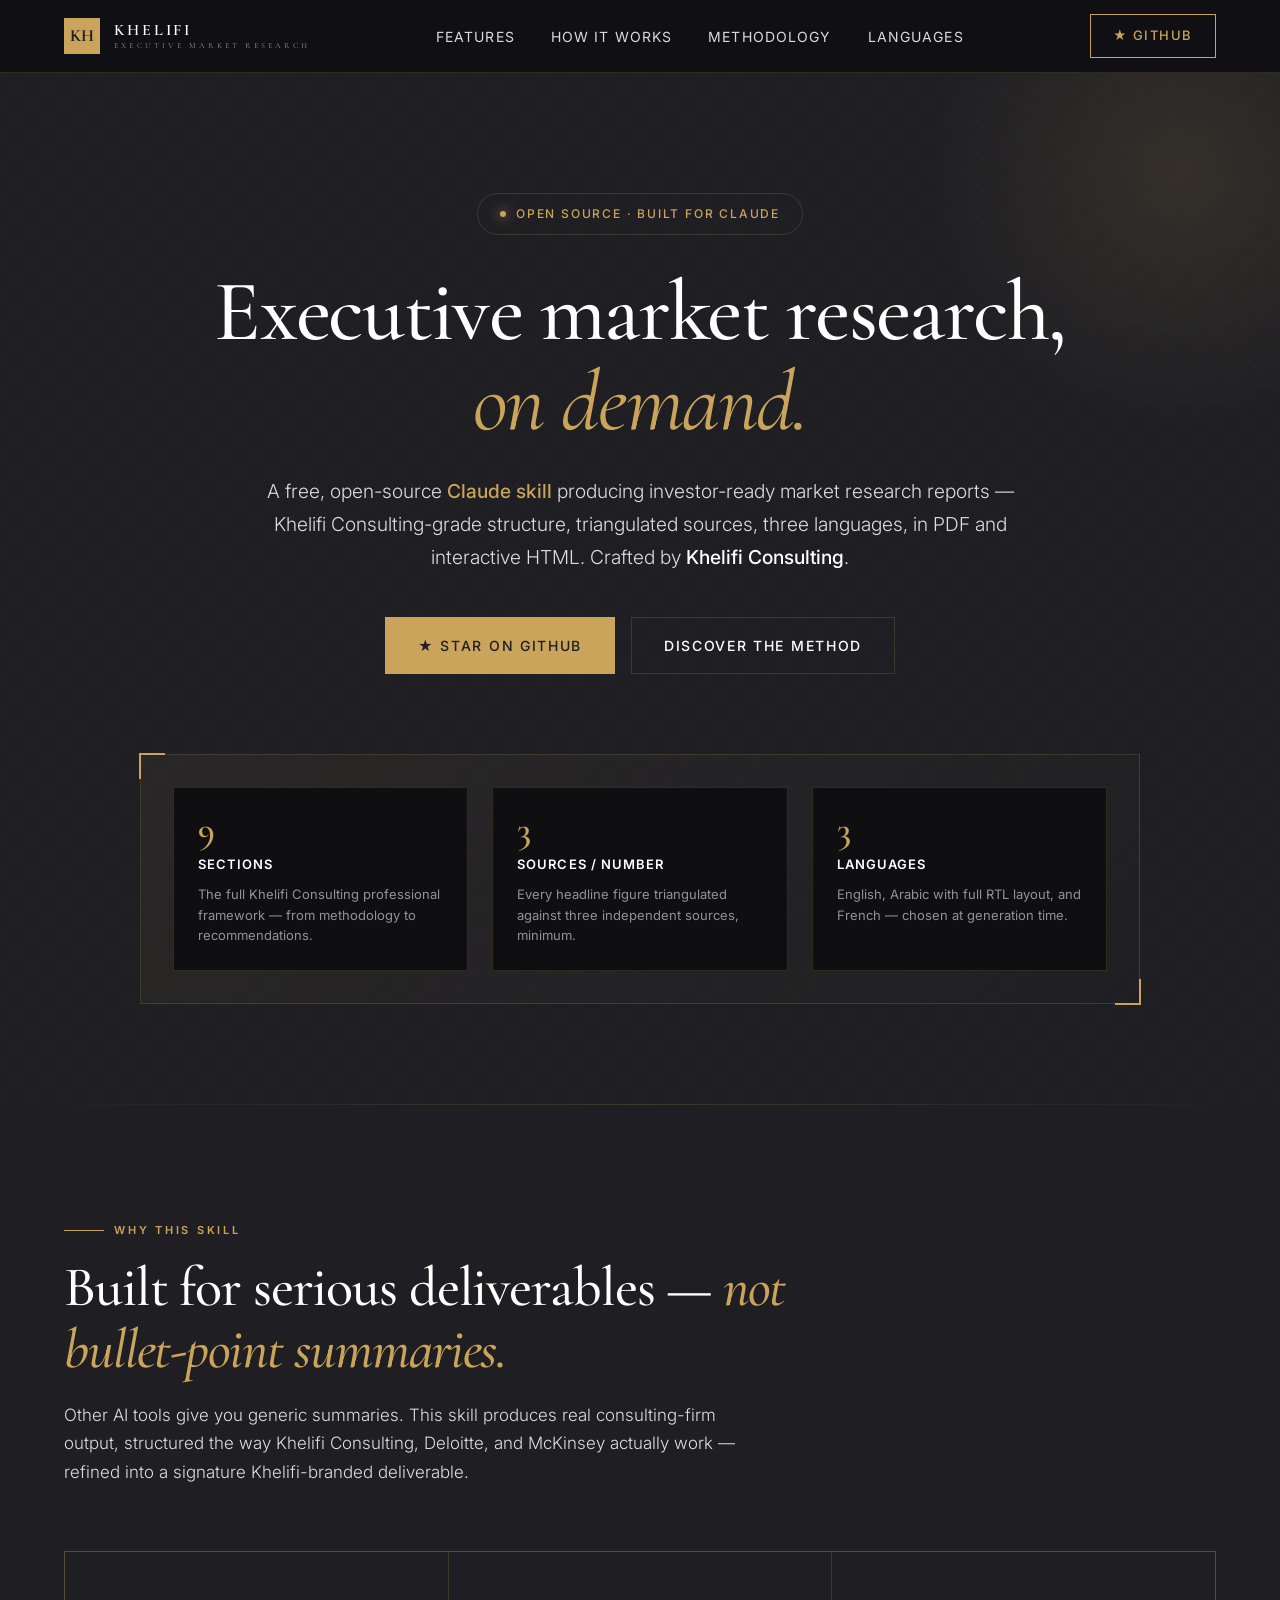
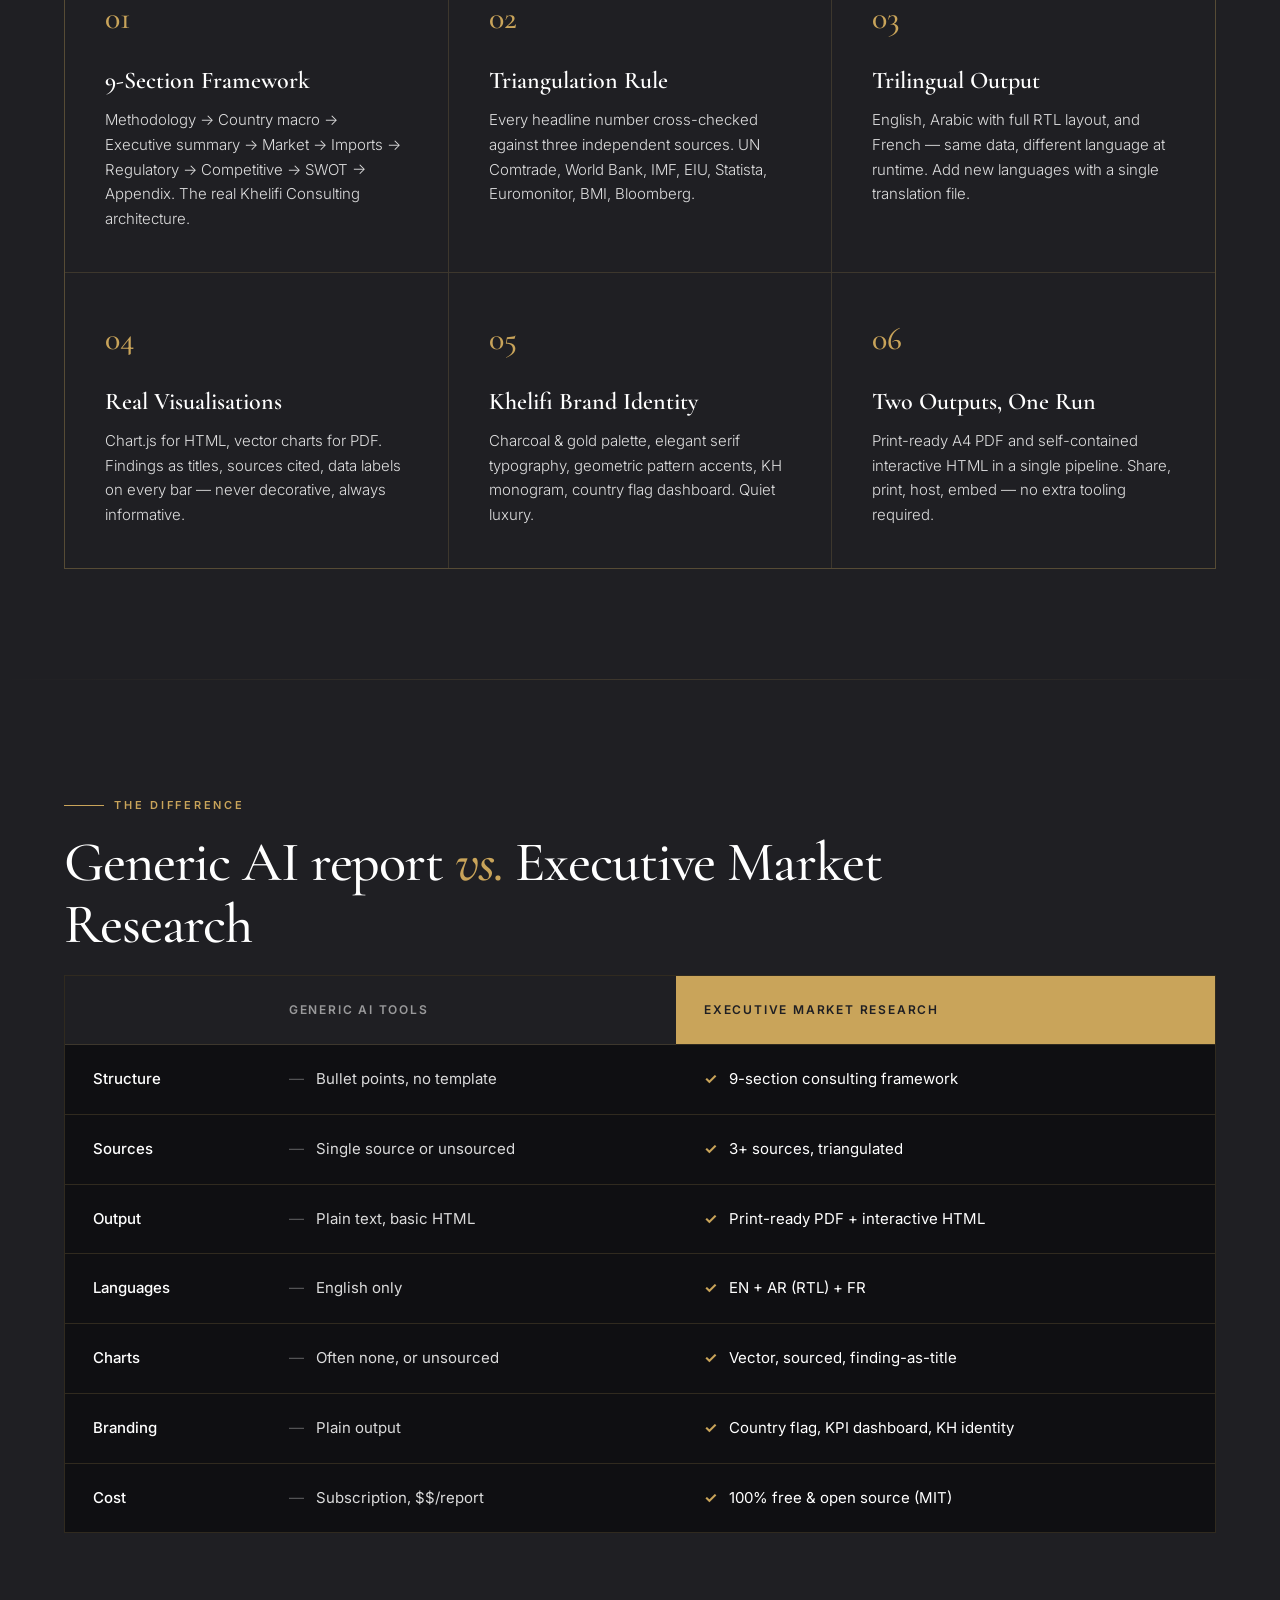
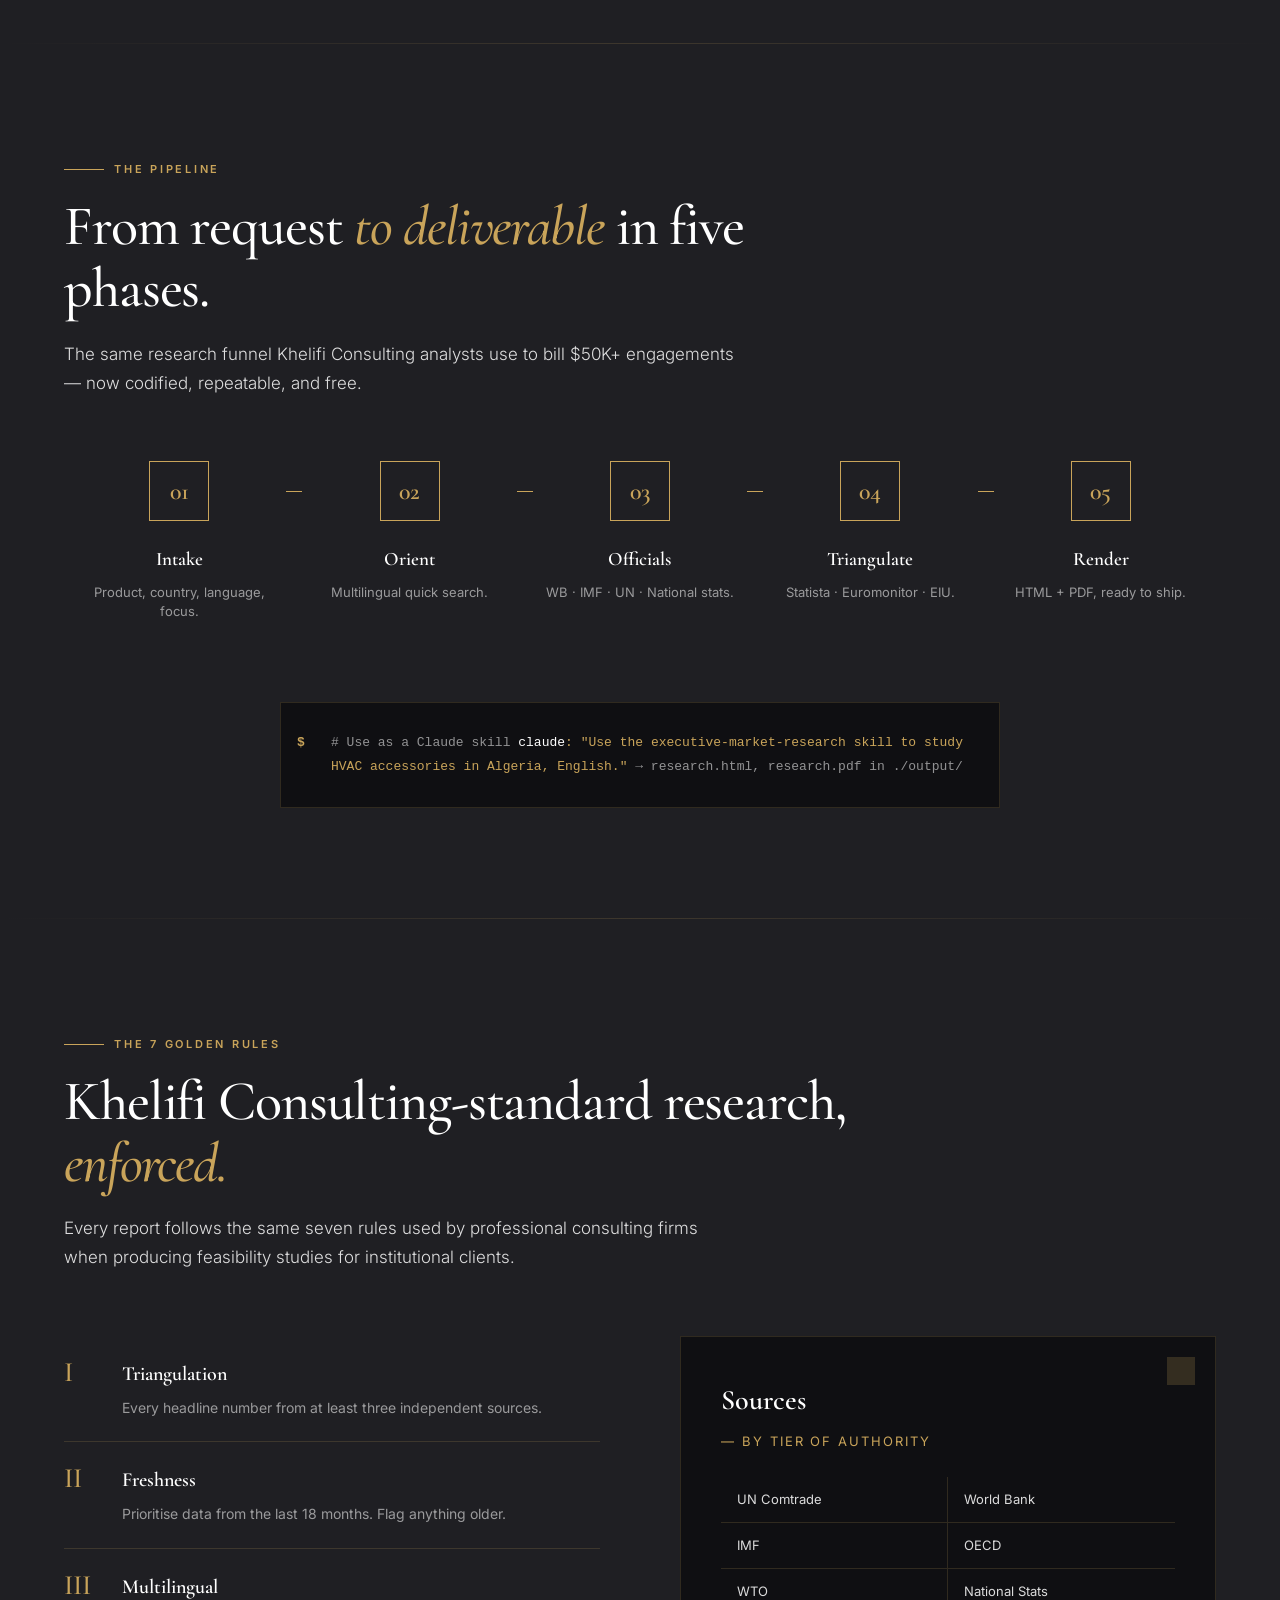
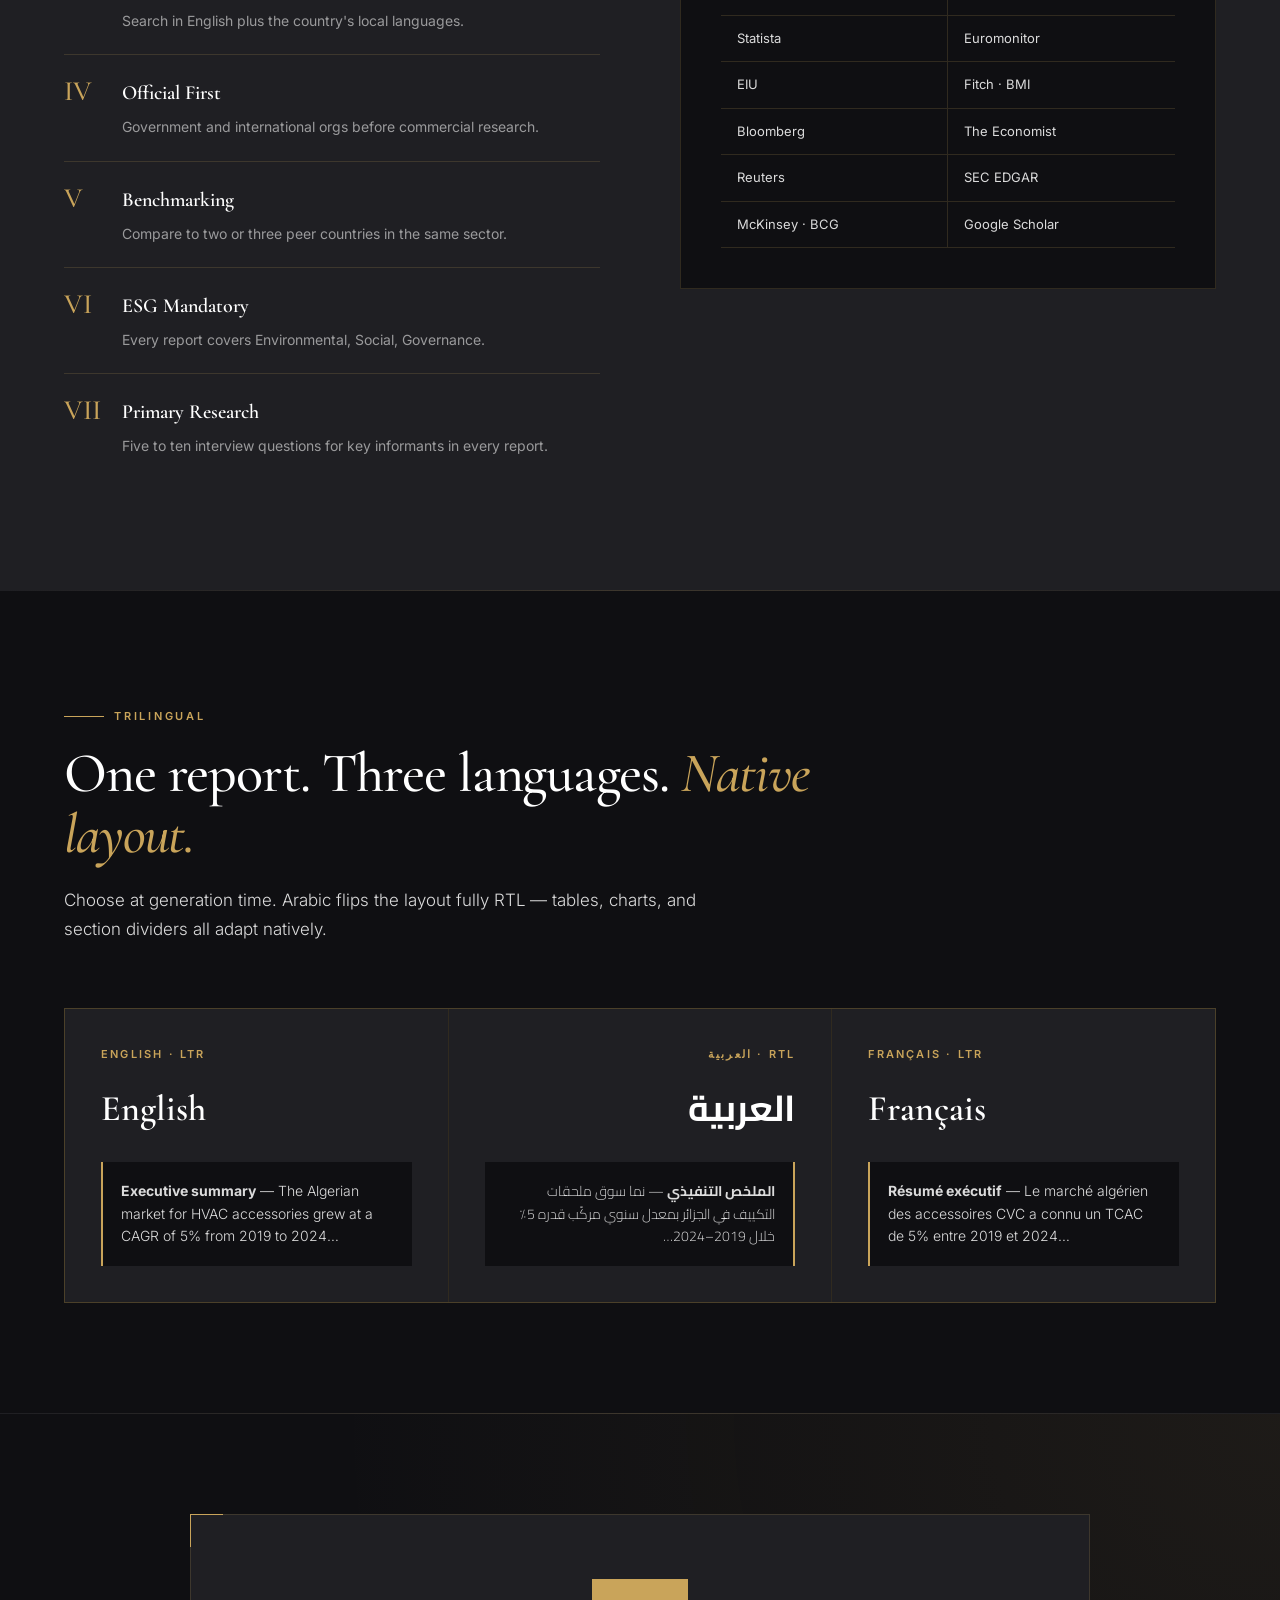
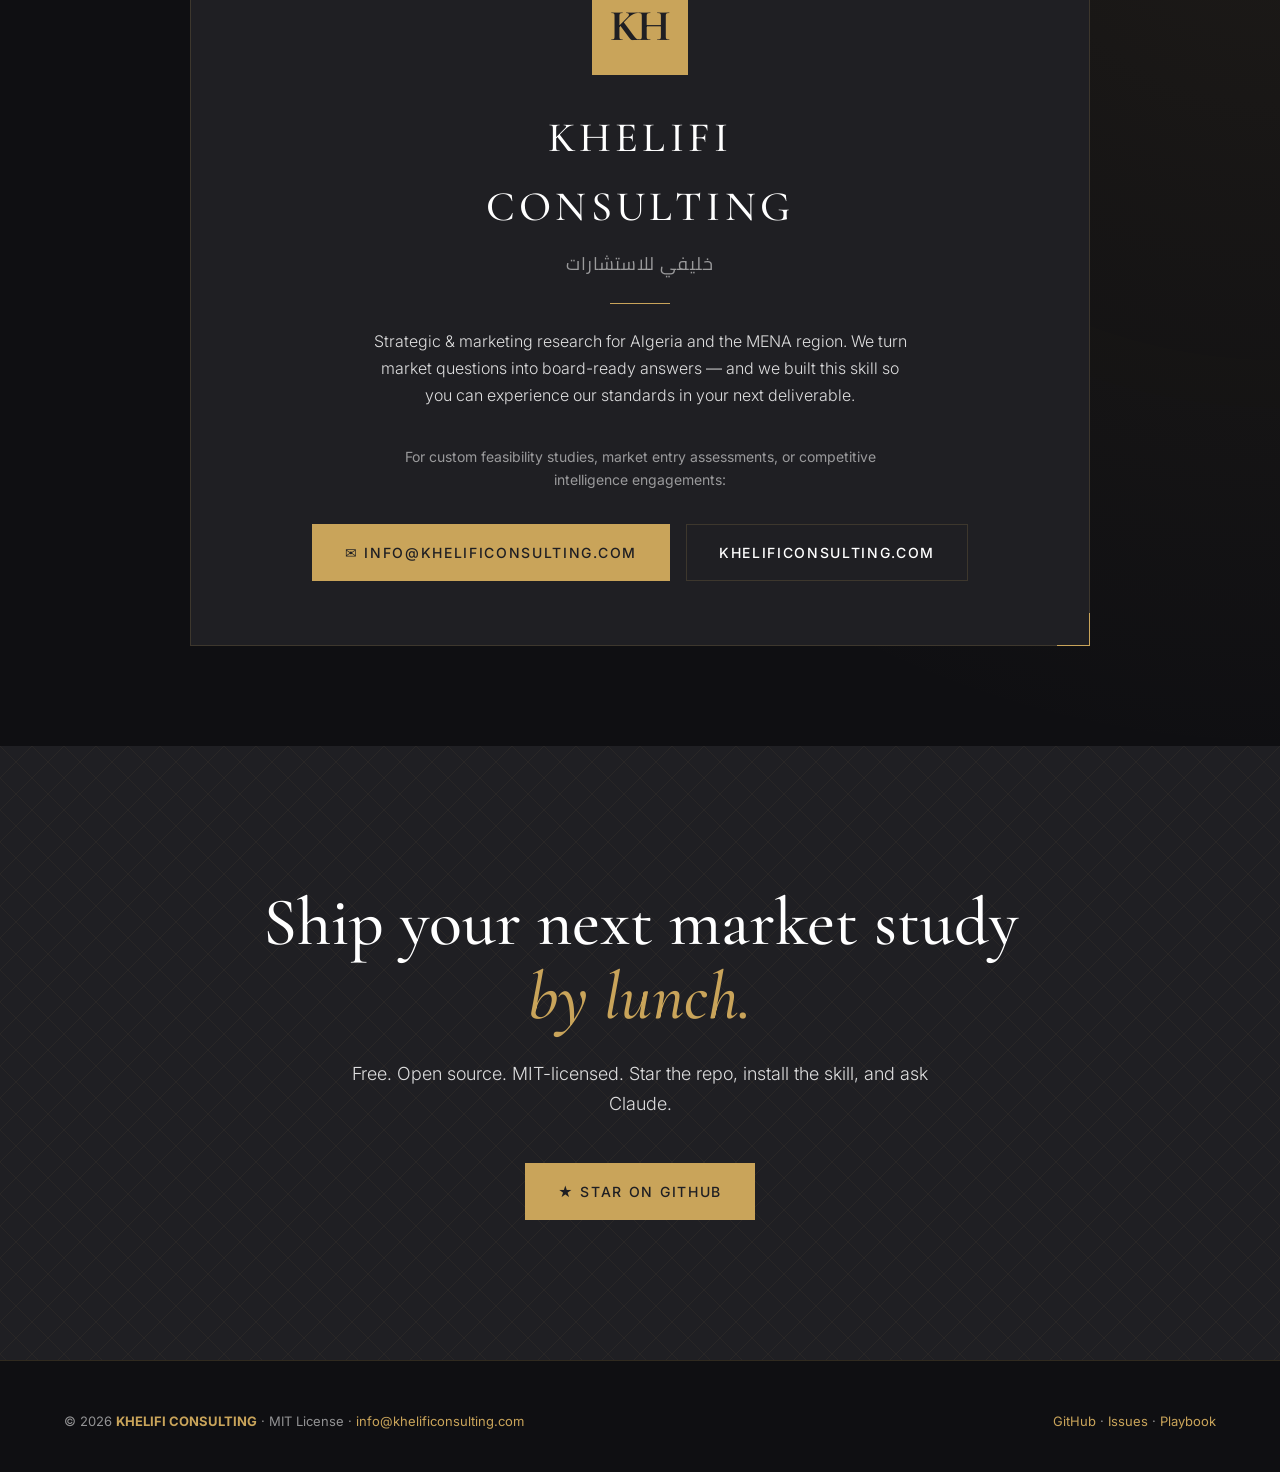
==== commit e2566a08: "refactor(branding): rebrand KPMG references to Khelifi Consulting Rename references to KPMG (and Big" ====
--- a/landing-page/index.html
+++ b/landing-page/index.html
@@ -4,9 +4,9 @@
 <meta charset="UTF-8">
 <meta name="viewport" content="width=device-width, initial-scale=1.0">
 <title>Executive Market Research — by Khelifi Consulting</title>
-<meta name="description" content="A free, open-source Claude skill that produces KPMG-grade market research reports in PDF and HTML — for any product, sector, or country, in English, Arabic, or French. Built by Khelifi Consulting.">
+<meta name="description" content="A free, open-source Claude skill that produces Khelifi Consulting-grade market research reports in PDF and HTML — for any product, sector, or country, in English, Arabic, or French. Built by Khelifi Consulting.">
 <meta property="og:title" content="Executive Market Research — by Khelifi Consulting">
-<meta property="og:description" content="KPMG-grade market research reports — generated by Claude, free and open source.">
+<meta property="og:description" content="Khelifi Consulting-grade market research reports — generated by Claude, free and open source.">
 <meta property="og:type" content="website">
 <link rel="preconnect" href="https://fonts.googleapis.com">
 <link rel="preconnect" href="https://fonts.gstatic.com" crossorigin>
@@ -694,7 +694,7 @@
       <span class="gold-accent">on demand.</span>
     </h1>
     <p class="lede">
-      A free, open-source <strong style="color:var(--gold);font-weight:500;">Claude skill</strong> producing investor-ready market research reports — KPMG-grade structure, triangulated sources, three languages, in PDF and interactive HTML. Crafted by <strong style="color:var(--white);font-weight:500;">Khelifi Consulting</strong>.
+      A free, open-source <strong style="color:var(--gold);font-weight:500;">Claude skill</strong> producing investor-ready market research reports — Khelifi Consulting-grade structure, triangulated sources, three languages, in PDF and interactive HTML. Crafted by <strong style="color:var(--white);font-weight:500;">Khelifi Consulting</strong>.
     </p>
     <div class="cta-row">
       <a href="https://github.com/Hichamdz85/executive-market-research" class="btn btn-primary">
@@ -710,7 +710,7 @@
         <div class="showcase-card">
           <div class="num">9</div>
           <h4>Sections</h4>
-          <p>The full KPMG/Big-4 consulting framework — from methodology to recommendations.</p>
+          <p>The full Khelifi Consulting professional framework — from methodology to recommendations.</p>
         </div>
         <div class="showcase-card">
           <div class="num">3</div>
@@ -734,12 +734,12 @@
   <div class="container">
     <div class="section-eyebrow">Why this skill</div>
     <h2 class="section-title">Built for serious deliverables — <span class="italic">not bullet-point summaries.</span></h2>
-    <p class="section-lede">Other AI tools give you generic summaries. This skill produces real consulting-firm output, structured the way KPMG, Deloitte, and McKinsey actually work — refined into a Khelifi-branded deliverable.</p>
+    <p class="section-lede">Other AI tools give you generic summaries. This skill produces real consulting-firm output, structured the way Khelifi Consulting, Deloitte, and McKinsey actually work — refined into a signature Khelifi-branded deliverable.</p>
     <div class="features-grid">
       <div class="feature">
         <div class="feature-num">01</div>
         <h3>9-Section Framework</h3>
-        <p>Methodology → Country macro → Executive summary → Market → Imports → Regulatory → Competitive → SWOT → Appendix. The real KPMG architecture.</p>
+        <p>Methodology → Country macro → Executive summary → Market → Imports → Regulatory → Competitive → SWOT → Appendix. The real Khelifi Consulting architecture.</p>
       </div>
       <div class="feature">
         <div class="feature-num">02</div>
@@ -835,7 +835,7 @@
   <div class="container">
     <div class="section-eyebrow">The pipeline</div>
     <h2 class="section-title">From request <span class="italic">to deliverable</span> in five phases.</h2>
-    <p class="section-lede">The same research funnel KPMG analysts use to bill $50K+ engagements — now codified, repeatable, and free.</p>
+    <p class="section-lede">The same research funnel Khelifi Consulting analysts use to bill $50K+ engagements — now codified, repeatable, and free.</p>
     <div class="steps">
       <div class="step"><div class="step-num">01</div><h4>Intake</h4><p>Product, country, language, focus.</p></div>
       <div class="step"><div class="step-num">02</div><h4>Orient</h4><p>Multilingual quick search.</p></div>
@@ -860,8 +860,8 @@
 <section id="methodology">
   <div class="container">
     <div class="section-eyebrow">The 7 Golden Rules</div>
-    <h2 class="section-title">KPMG-standard research, <span class="italic">enforced.</span></h2>
-    <p class="section-lede">Every report follows the same seven rules used by Big-4 consulting firms when producing feasibility studies for institutional clients.</p>
+    <h2 class="section-title">Khelifi Consulting-standard research, <span class="italic">enforced.</span></h2>
+    <p class="section-lede">Every report follows the same seven rules used by professional consulting firms when producing feasibility studies for institutional clients.</p>
     <div class="method-grid">
       <ul class="rules-list">
         <li><div class="rule-num">I</div><div class="rule-content"><h4>Triangulation</h4><p>Every headline number from at least three independent sources.</p></div></li>
@@ -983,7 +983,7 @@
     <div>
       <a href="https://github.com/Hichamdz85/executive-market-research">GitHub</a> ·
       <a href="https://github.com/Hichamdz85/executive-market-research/issues">Issues</a> ·
-      <a href="https://github.com/Hichamdz85/executive-market-research/blob/main/reference/kpmg_research_playbook.md">Playbook</a>
+      <a href="https://github.com/Hichamdz85/executive-market-research/blob/main/reference/khelifi_research_playbook.md">Playbook</a>
     </div>
   </div>
 </footer>
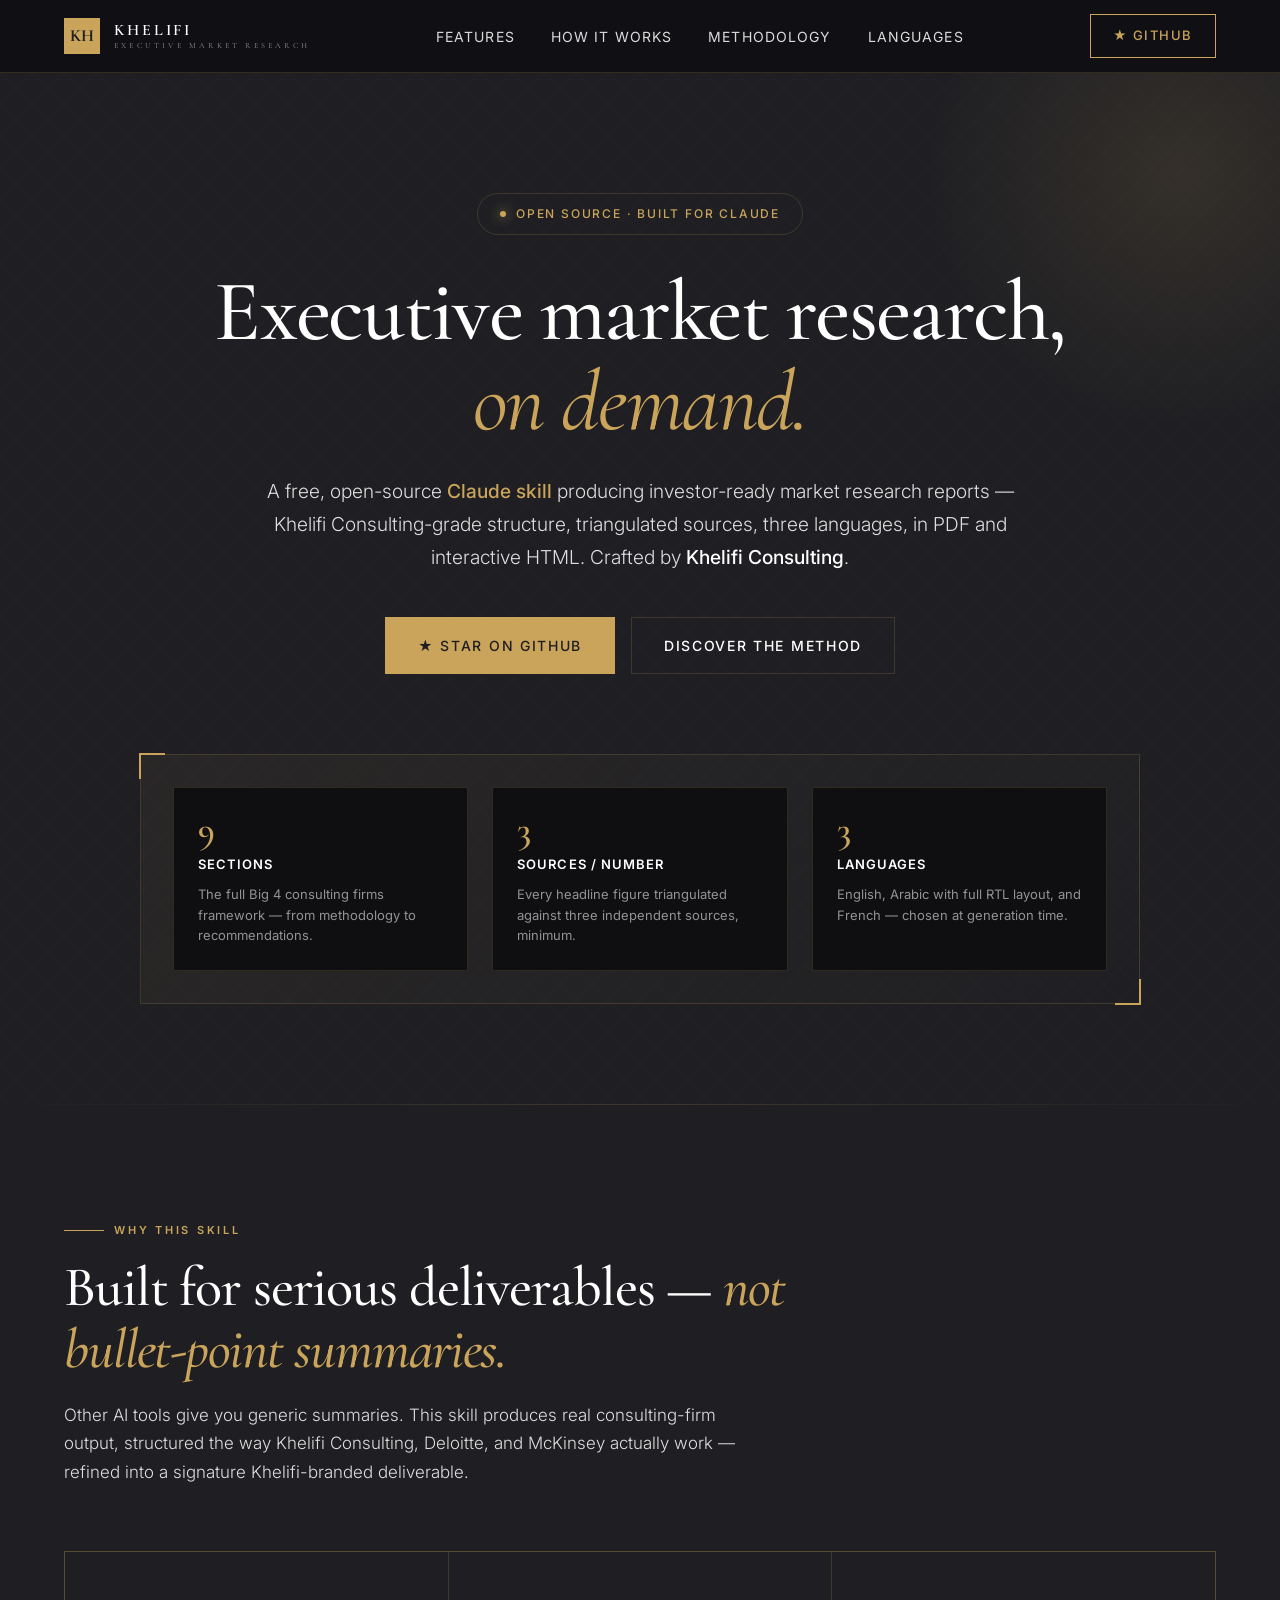
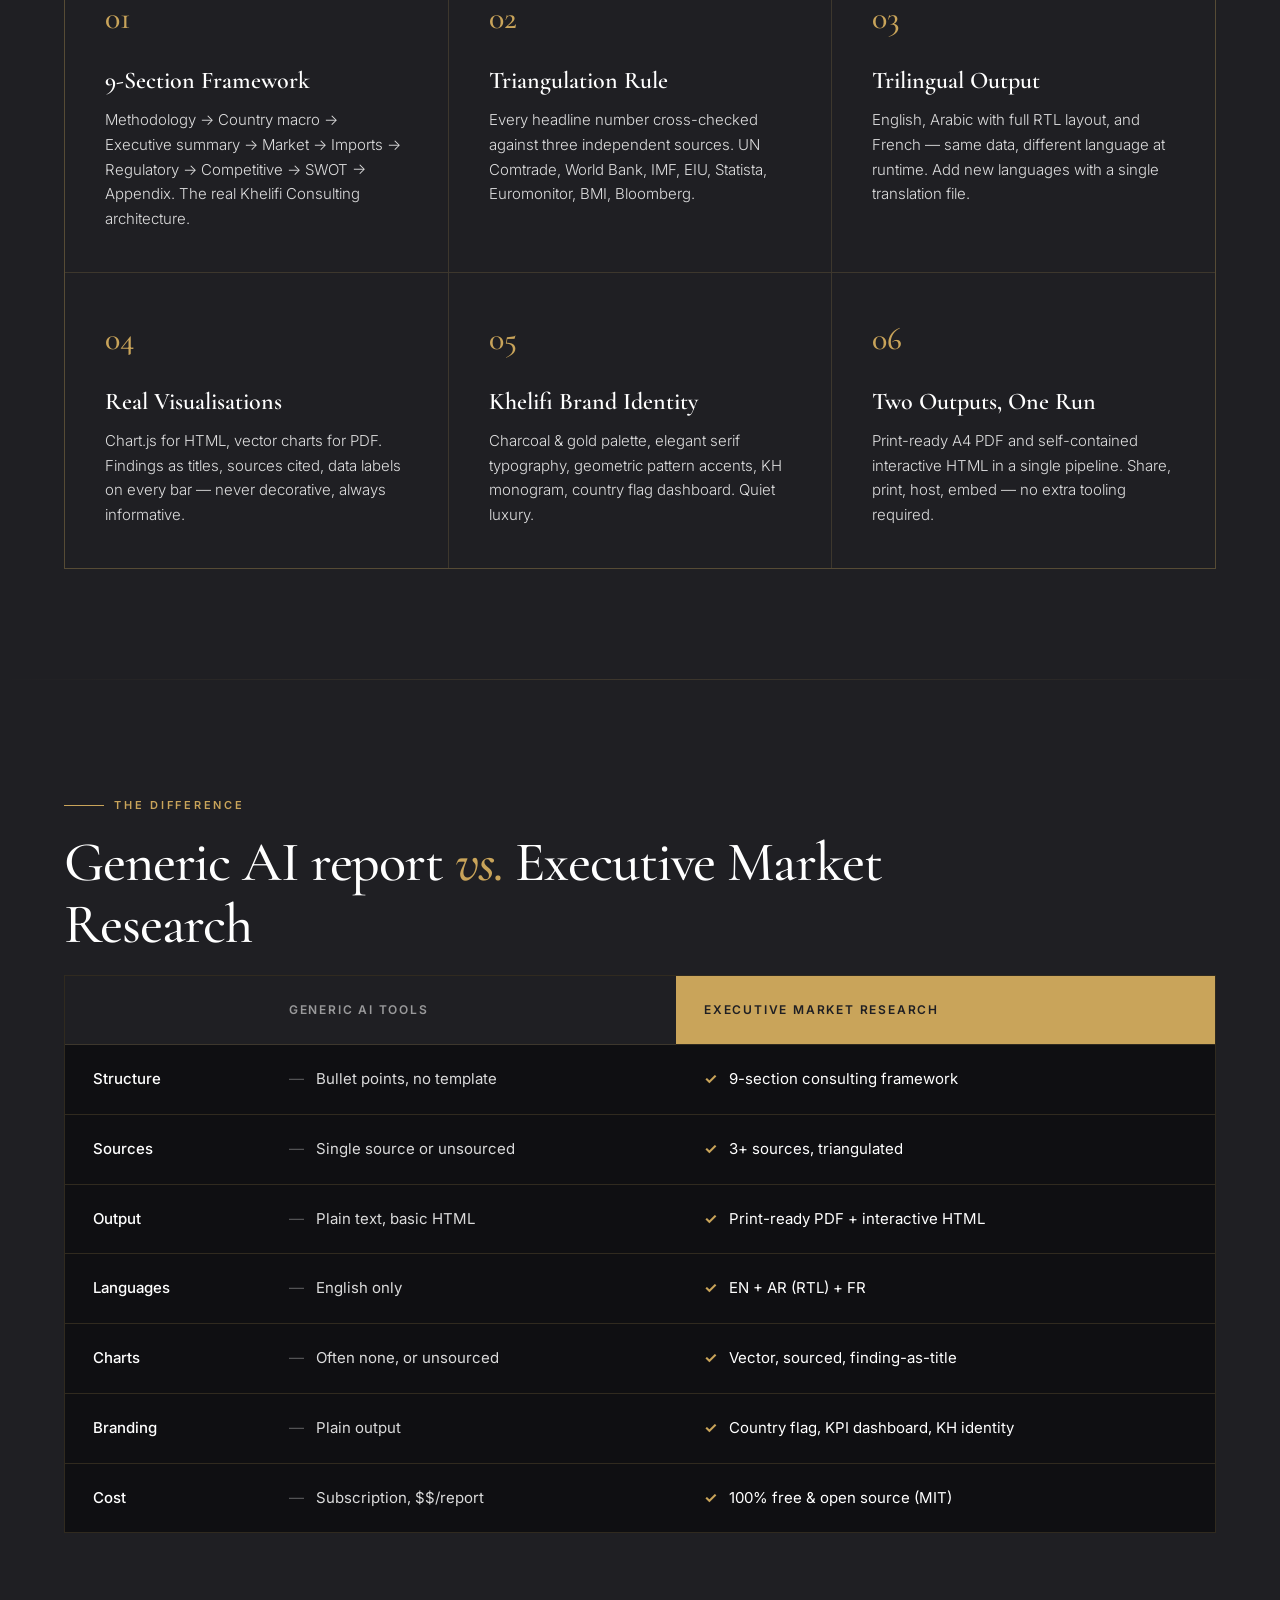
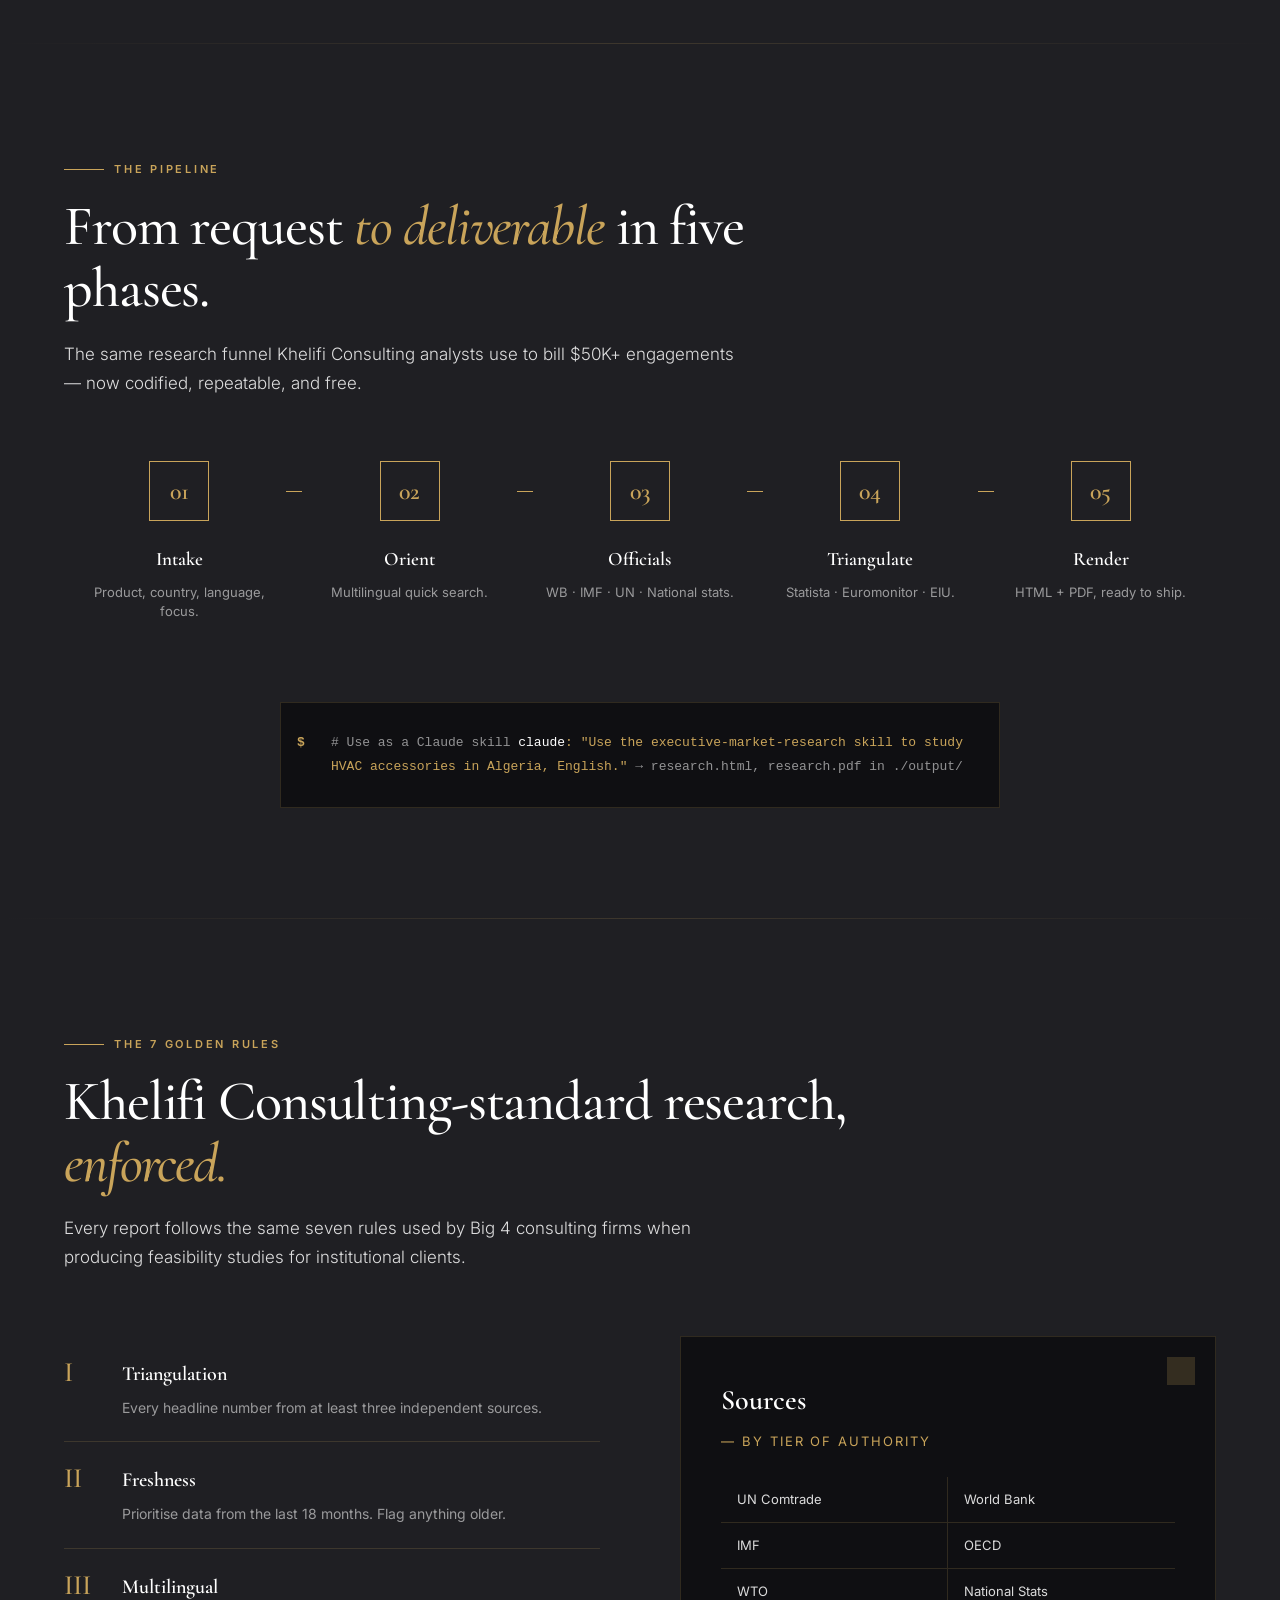
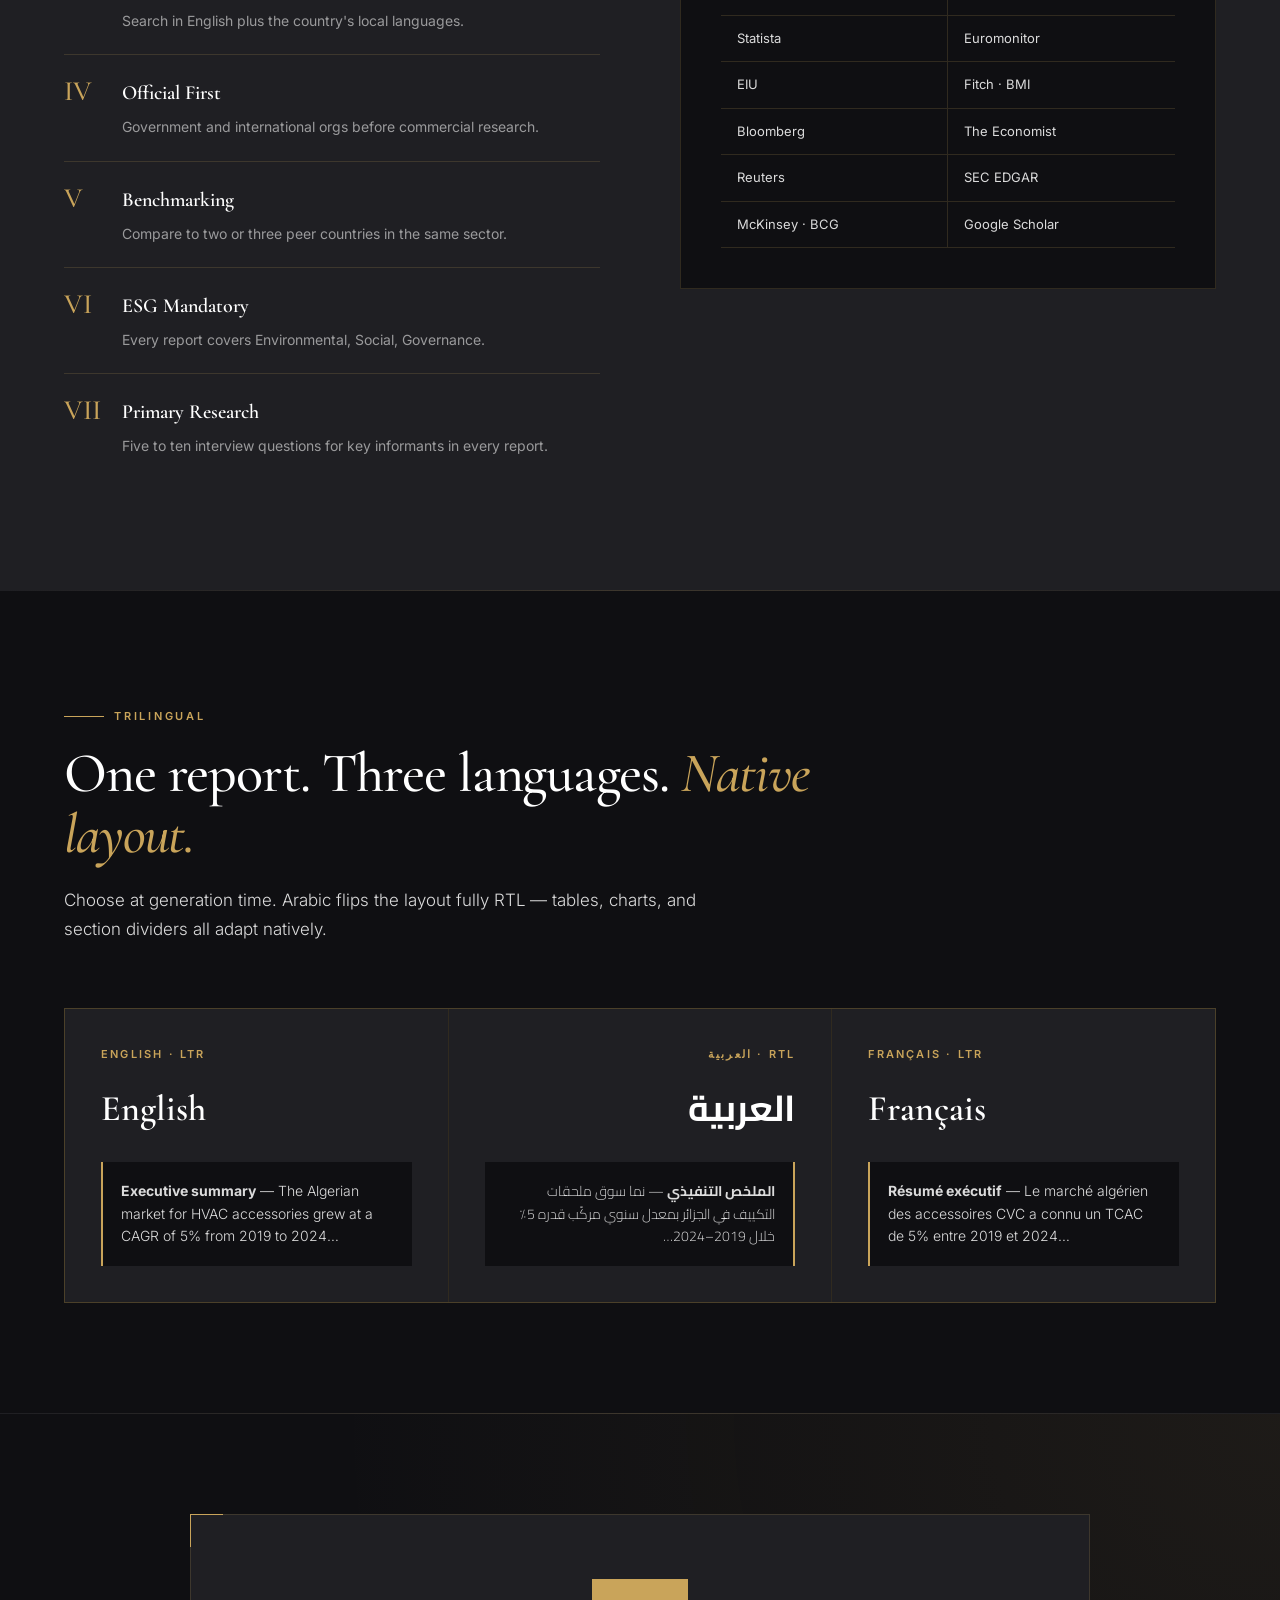
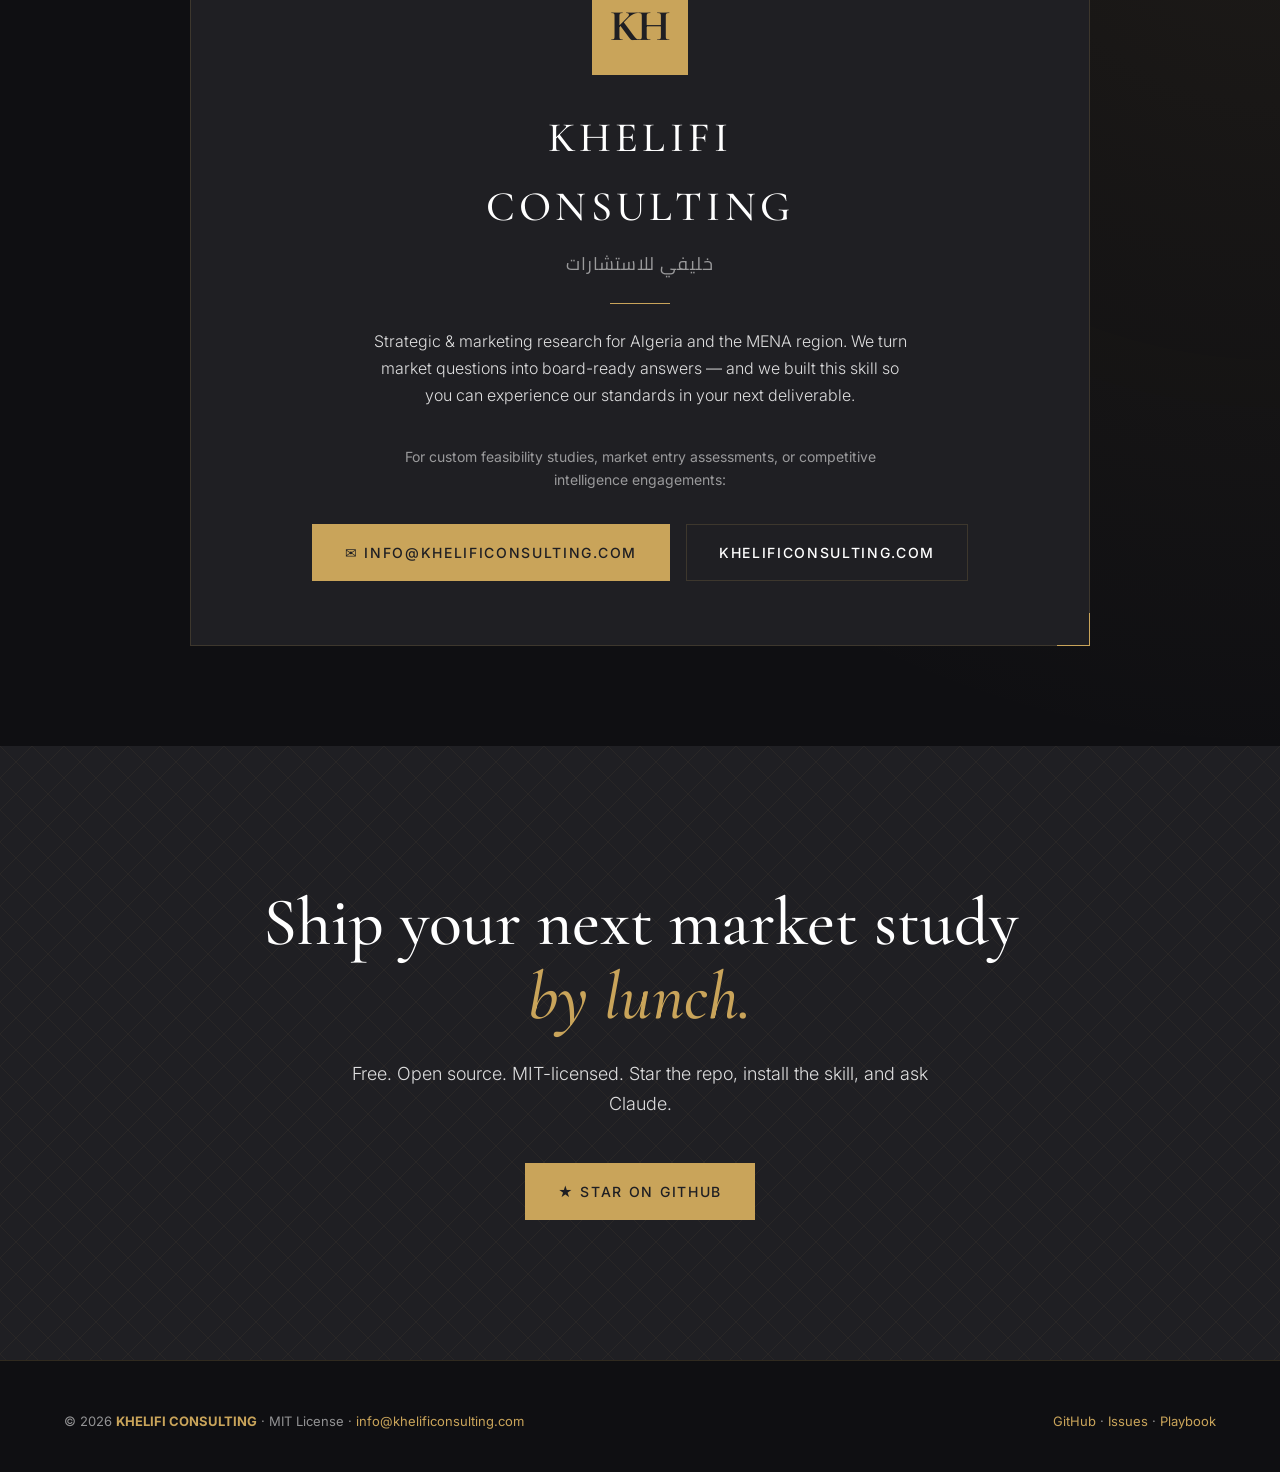
==== commit 7b2d8beb: "refactor(branding): use "Big 4 consulting firms" as generic positioning Reverse course on the origin" ====
--- a/landing-page/index.html
+++ b/landing-page/index.html
@@ -710,7 +710,7 @@
         <div class="showcase-card">
           <div class="num">9</div>
           <h4>Sections</h4>
-          <p>The full Khelifi Consulting professional framework — from methodology to recommendations.</p>
+          <p>The full Big 4 consulting firms framework — from methodology to recommendations.</p>
         </div>
         <div class="showcase-card">
           <div class="num">3</div>
@@ -861,7 +861,7 @@
   <div class="container">
     <div class="section-eyebrow">The 7 Golden Rules</div>
     <h2 class="section-title">Khelifi Consulting-standard research, <span class="italic">enforced.</span></h2>
-    <p class="section-lede">Every report follows the same seven rules used by professional consulting firms when producing feasibility studies for institutional clients.</p>
+    <p class="section-lede">Every report follows the same seven rules used by Big 4 consulting firms when producing feasibility studies for institutional clients.</p>
     <div class="method-grid">
       <ul class="rules-list">
         <li><div class="rule-num">I</div><div class="rule-content"><h4>Triangulation</h4><p>Every headline number from at least three independent sources.</p></div></li>
